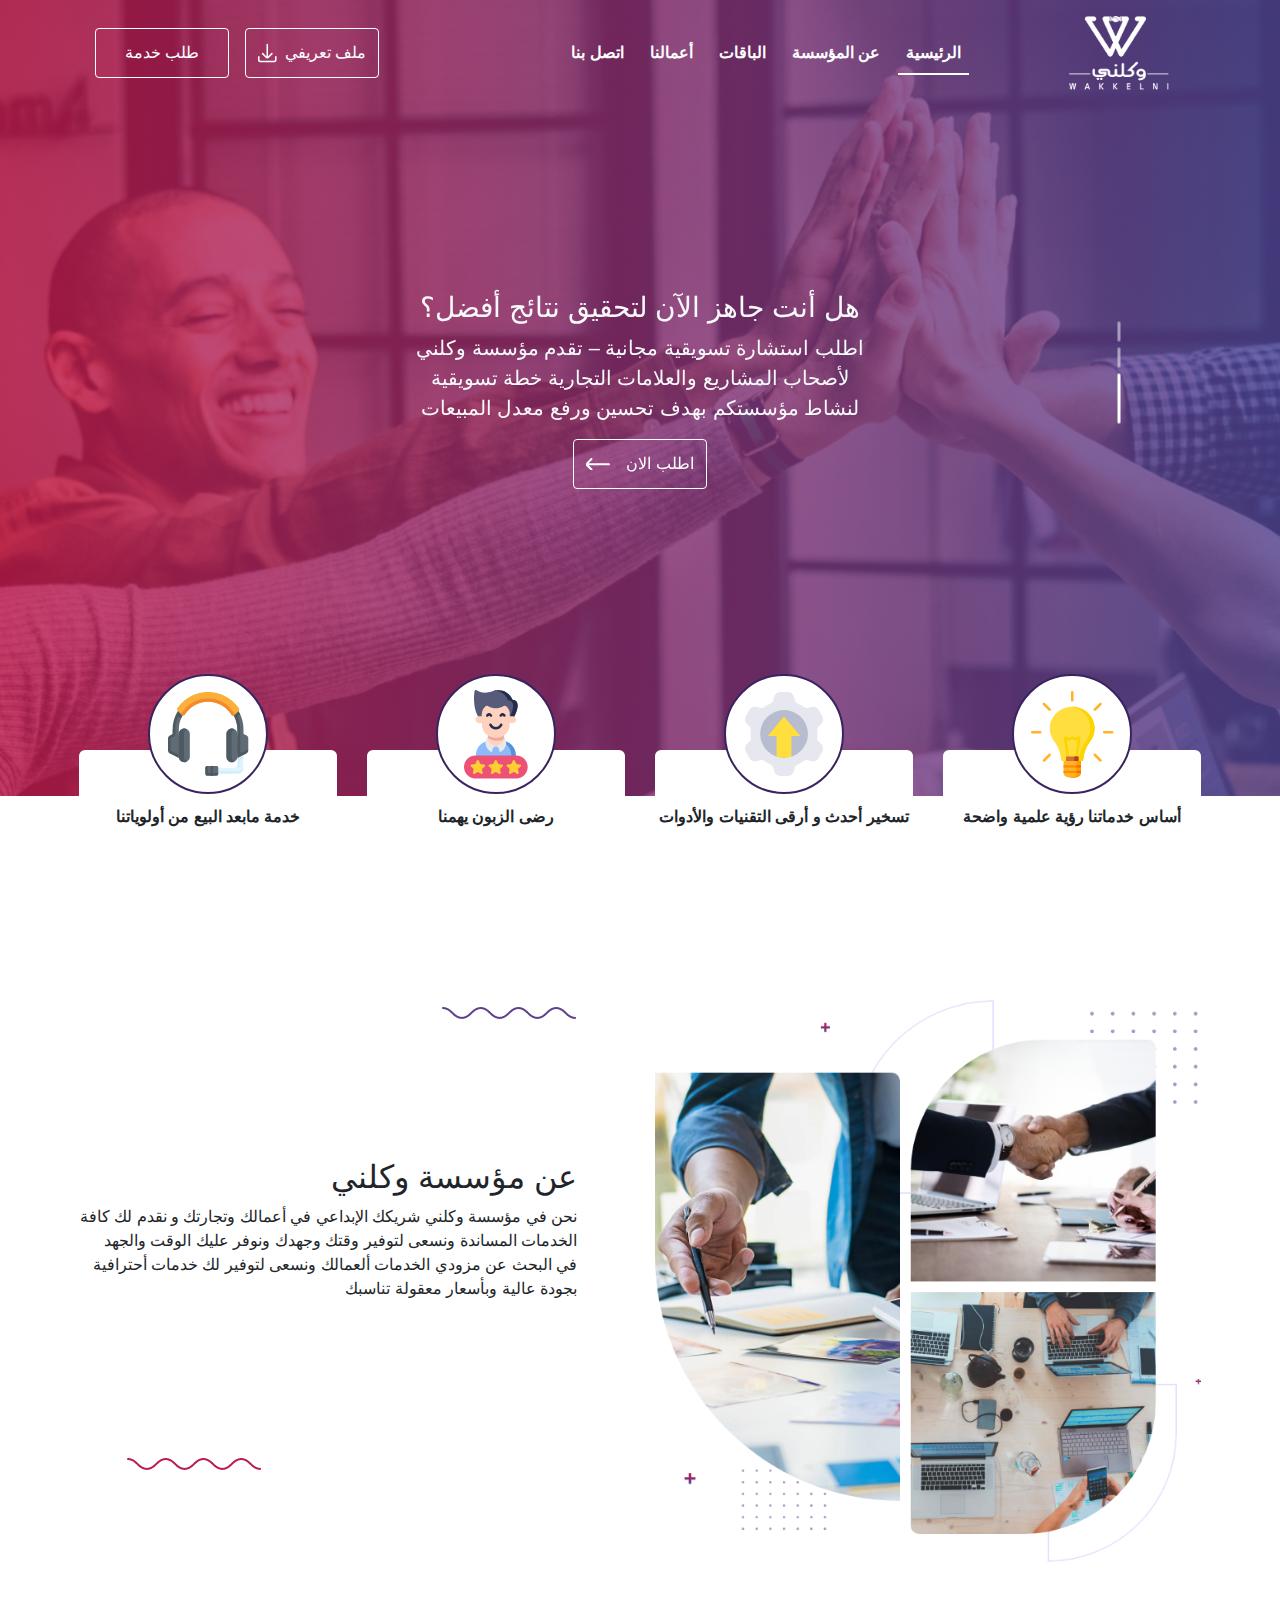
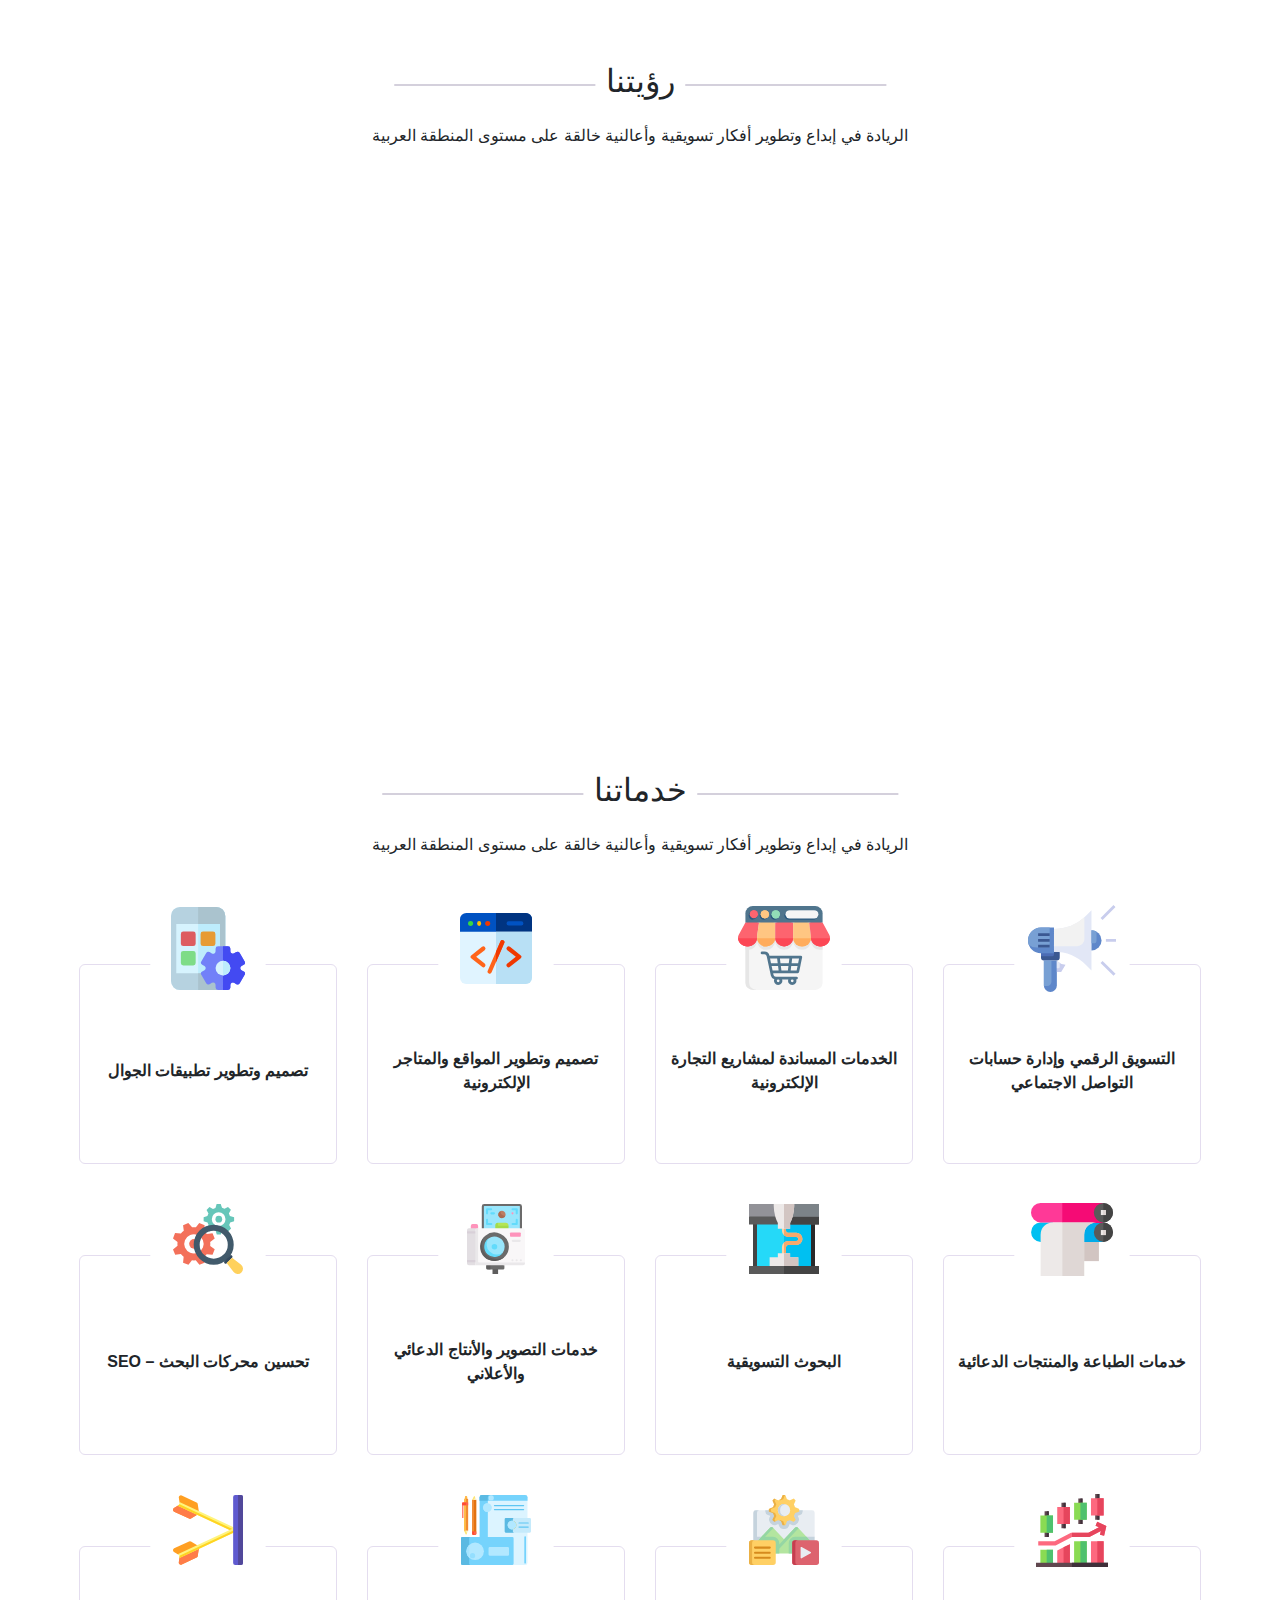
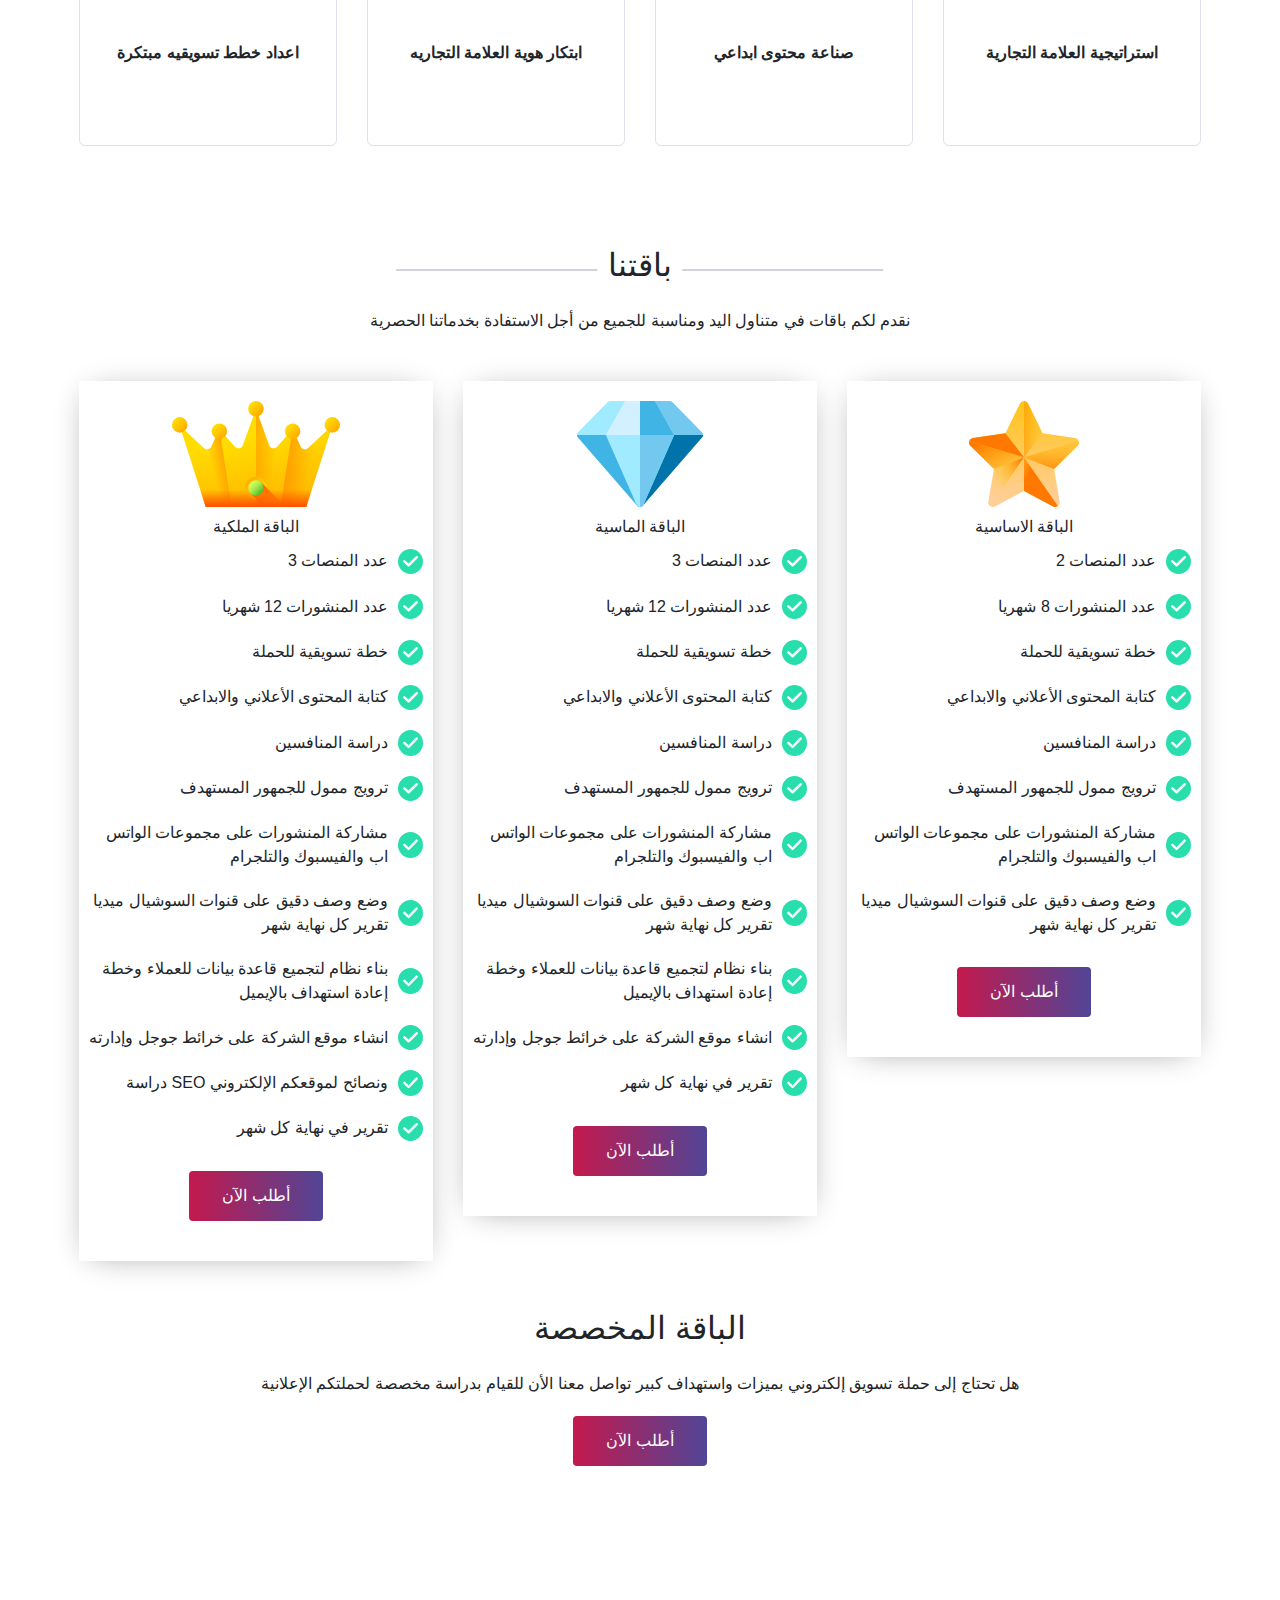
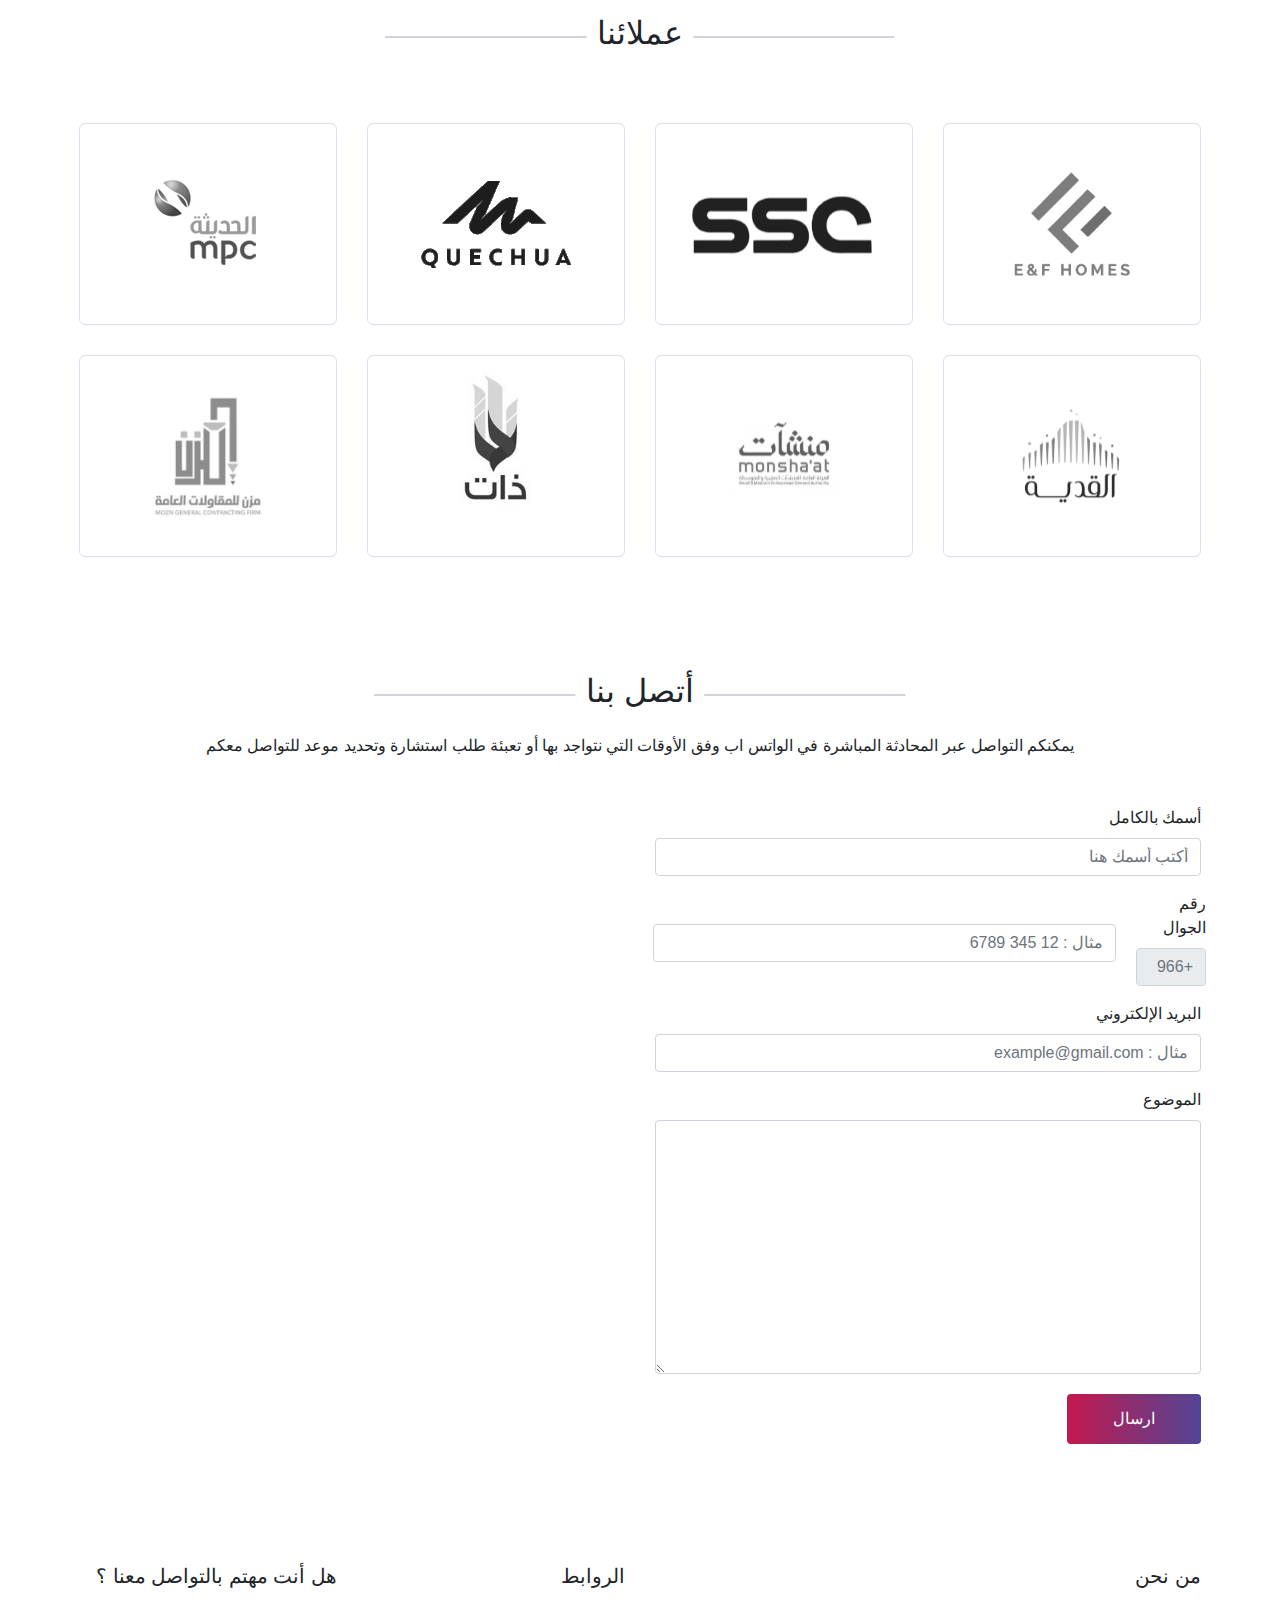
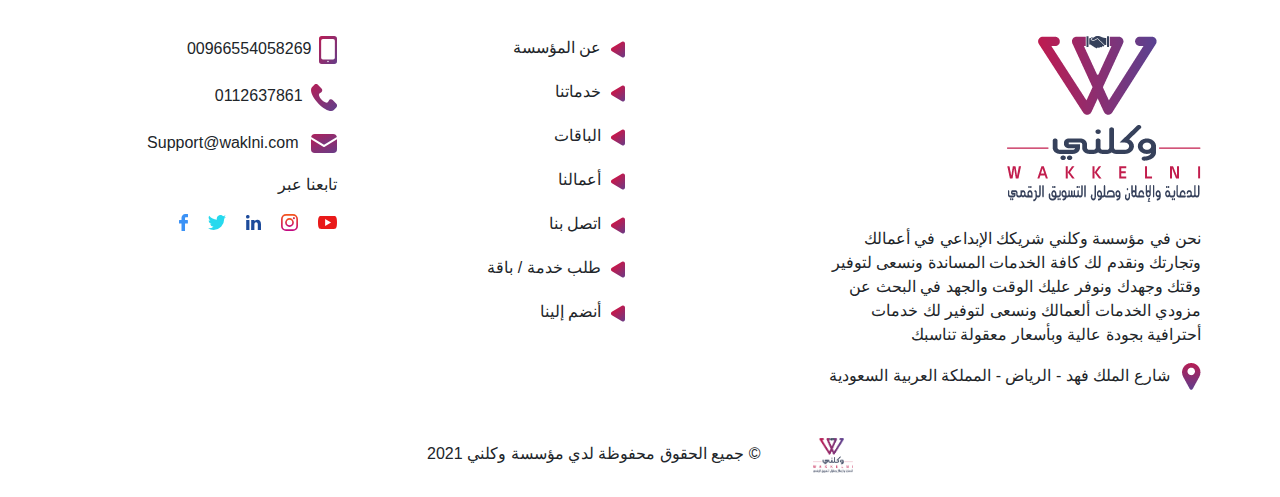
==== index.html @ 7049c31d "adding gallery" ====
<!DOCTYPE html>
<html lang="ar" dir="rtl">

    <head>
        <meta charset="UTF-8">
        <meta http-equiv="X-UA-Compatible" content="IE=edge">
        <meta name="viewport" content="width=device-width, initial-scale=1.0">
        <link rel="stylesheet" href="./css/bootstrap.min.css">
        <link rel="stylesheet" href="./css/main.css">
        <title>Document</title>
    </head>

    <body>

        <div class="modal fade text-center" id="modal" tabindex="-1" role="dialog"
            aria-labelledby="exampleModalCenterTitle" aria-hidden="true">
            <div class="modal-dialog modal-dialog-centered" role="document">
                <div class="modal-content" id="service-content">
                    <div class="container">
                        <form action="post">
                            <div class="wrapper">
                                <div class="modal-header">
                                    <button type="button " class="close service-content-close" data-dismiss="modal"
                                        aria-label="Close">
                                        <img src="./imgs/cross-x.svg" alt="cross">
                                    </button>
                                    <div class="heading">
                                        <div class="flexy-heading mb-3">
                                            <img src="./imgs/heading-line.png" alt="line">
                                            <h2>طلب خدمة</h2>
                                            <img src="./imgs/heading-line.png" alt="line">
                                        </div>
                                        <p>
                                            قم باختيار الخدمات التي تحتاجها وملئ البيانات المطلوبه وسيتم التواصل معك في
                                            أقرب
                                            وقت ممكن
                                        </p>
                                    </div>
                                </div>
                                <div class="modal-body">
                                    <div class="advantages w-100" class="btn btn-primary">
                                        <div class="row position-relative">
                                            <div class="col-md-3 col-6  item">
                                                <input type="checkbox" id="serve-1" name="serve-1" value="serve-1">
                                                <label for="serve-1" class="wrapper">
                                                    <div class="img">
                                                        <img src="./imgs/digi-marketing.svg" alt="idea">
                                                    </div>
                                                    <div class="text">
                                                        <p>التسويق الرقمي وإدارة حسابات
                                                            التواصل الاجتماعي</p>
                                                    </div>
                                                </label>
                                            </div>
                                            <div class="col-md-3 col-6 item">
                                                <input type="checkbox" id="serve-2" name="serve-2" value="serve-2">
                                                <label for="serve-2" class="wrapper">
                                                    <div class="img">
                                                        <img src="./imgs/online-shop.svg" alt="idea">
                                                    </div>
                                                    <div class="text">
                                                        <p>الخدمات المساندة لمشاريع
                                                            التجارة الإلكترونية</p>
                                                    </div>
                                                </label>
                                            </div>
                                            <div class="col-md-3 col-6 item">
                                                <input type="checkbox" id="serve-3" name="serve-3" value="serve-3">
                                                <label for="serve-3" class="wrapper">
                                                    <div class="img">
                                                        <img src="./imgs/web-development.svg" alt="idea">
                                                    </div>
                                                    <div class="text">
                                                        <p>تصميم وتطوير المواقع والمتاجر الإلكترونية</p>
                                                    </div>
                                                </label>
                                            </div>
                                            <div class="col-md-3 col-6 item">
                                                <input type="checkbox" id="serve-4" name="serve-4" value="serve-4">
                                                <label for="serve-4" class="wrapper">
                                                    <div class="img">
                                                        <img src="./imgs/app.svg" alt="idea">
                                                    </div>
                                                    <div class="text">
                                                        <p>تصميم وتطوير تطبيقات الجوال</p>
                                                    </div>
                                                </label>
                                            </div>
                                            <div class="col-md-3 col-6  item">
                                                <input type="checkbox" id="serve-5" name="serve-5" value="serve-5">
                                                <label for="serve-5" class="wrapper">
                                                    <div class="img">
                                                        <img src="./imgs/paper-roll.svg" alt="idea">
                                                    </div>
                                                    <div class="text">
                                                        <p>خدمات الطباعة والمنتجات الدعائية</p>
                                                    </div>
                                                </label>
                                            </div>
                                            <div class="col-md-3 col-6 item">
                                                <input type="checkbox" id="serve-6" name="serve-6" value="serve-6">
                                                <label for="serve-6" class="wrapper">
                                                    <div class="img">
                                                        <img src="./imgs/printing.svg" alt="idea">
                                                    </div>
                                                    <div class="text">
                                                        <p>البحوث التسويقية</p>
                                                    </div>
                                                </label>
                                            </div>
                                            <div class="col-md-3 col-6 item">
                                                <input type="checkbox" id="serve-7" name="serve-7" value="serve-7">
                                                <label for="serve-7" class="wrapper">
                                                    <div class="img">
                                                        <img src="./imgs/vlogger.svg" alt="idea">
                                                    </div>
                                                    <div class="text">
                                                        <p>خدمات التصوير والأنتاج الدعائي والأعلاني</p>
                                                    </div>
                                                </label>
                                            </div>
                                            <div class="col-md-3 col-6 item">
                                                <input type="checkbox" id="serve-8" name="serve-8" value="serve-8">
                                                <label for="serve-8" class="wrapper">
                                                    <div class="img">
                                                        <img src="./imgs/seo.svg" alt="idea">
                                                    </div>
                                                    <div class="text">
                                                        <p>تحسين محركات البحث – SEO</p>
                                                    </div>
                                                </label>
                                            </div>
                                            <div class="col-md-3 col-6  item">
                                                <input type="checkbox" id="serve-9" name="serve-9" value="serve-9">
                                                <label for="serve-9" class="wrapper">
                                                    <div class="img">
                                                        <img src="./imgs/stock-market.svg" alt="idea">
                                                    </div>
                                                    <div class="text">
                                                        <p>استراتيجية العلامة التجارية</p>
                                                    </div>
                                                </label>
                                            </div>
                                            <div class="col-md-3 col-6 item">
                                                <input type="checkbox" id="serve-10" name="serve-10" value="serve-10">
                                                <label for="serve-10" class="wrapper">
                                                    <div class="img">
                                                        <img src="./imgs/content-management.svg" alt="idea">
                                                    </div>
                                                    <div class="text">
                                                        <p>صناعة محتوى ابداعي</p>
                                                    </div>
                                                </label>
                                            </div>
                                            <div class="col-md-3 col-6 item">
                                                <input type="checkbox" id="serve-11" name="serve-11" value="serve-11">
                                                <label for="serve-11" class="wrapper">
                                                    <div class="img">
                                                        <img src="./imgs/branding.svg" alt="idea">
                                                    </div>
                                                    <div class="text">
                                                        <p>ابتكار هوية العلامة التجاريه</p>
                                                    </div>
                                                </label>
                                            </div>
                                            <div class="col-md-3 col-6 item">
                                                <input type="checkbox" id="serve-12" name="serve-12" value="serve-12">
                                                <label for="serve-12" class="wrapper">
                                                    <div class="img">
                                                        <img src="./imgs/target.svg" alt="idea">
                                                    </div>
                                                    <div class="text">
                                                        <p>اعداد خطط تسويقيه مبتكرة</p>
                                                    </div>
                                                </label>
                                            </div>
                                        </div>
                                    </div>
                                </div>
                                <div class="modal-footer">
                                    <span class="btn btn-primary base-button to-order-form">التالي</span>
                                </div>
                            </div>
                            <div class="order service-order text-right">
                                <div class="modal-header">
                                    <span class="close return position-absolute">
                                        <img src="./imgs/return.png" alt="cross">
                                    </span>
                                    <div class="heading">
                                        <div class="flexy-heading mb-3">
                                            <img src="./imgs/heading-line.png" alt="line">
                                            <h2>طلب خدمة</h2>
                                            <img src="./imgs/heading-line.png" alt="line">
                                        </div>
                                        <p>
                                            أملئ البيانات الخاصة بك وسيتم التواصل معك في أقرب وقت ممكن
                                        </p>
                                    </div>
                                </div>
                                <div class="modal-body">
                                    <div class="row">
                                        <div class="col-md-6 col-12">
                                            <div class="form-group">
                                                <label for="name">أسمك بالكامل</label>
                                                <input type="text" class="form-control name" id="name"
                                                    placeholder="أكتب أسمك هنا">
                                            </div>
                                            <div class="form-row">
                                                <div class="form-group  phone-form">
                                                    <label for="phoneCode">رقم الجوال</label>
                                                    <input type="text" readonly class="form-control " id="phoneCode"
                                                        placeholder="+966">
                                                </div>
                                                <div class="form-group number-form">
                                                    <label for="phoneNom" class="invisible">phone</label>
                                                    <input maxlength="9" type="text" class="form-control phone-nom"
                                                        id="phoneNom" placeholder="مثال : 12 345 6789">
                                                </div>
                                            </div>
                                        </div>

                                        <div class="col-md-6 col-12">
                                            <div class="form-group">
                                                <label for="company-name">اسم الشركة أو المؤسسة</label>
                                                <input type="text" class="form-control company-name" id="company-name"
                                                    placeholder="أكتب الاسم هنا">
                                            </div>
                                            <div class="form-group">
                                                <label for="email">البريد الإلكتروني</label>
                                                <input type="email" class="form-control email" id="email"
                                                    placeholder="مثال : example@gmail.com">
                                            </div>
                                        </div>
                                    </div>
                                </div>
                                <div class="modal-footer">
                                    <button type="submit" class="btn btn-primary bottom-button base-button"
                                        data-target=".service-order">أطلب
                                        الآن</button>
                                </div>
                            </div>
                        </form>
                    </div>
                </div>
                <div class="modal-content" id="package-content">
                    <div class="container">
                        <form action="post">
                            <div class="wrapper">
                                <div class="modal-header">
                                    <button type="button" class="close package-content-close" data-dismiss="modal"
                                        aria-label="Close">
                                        <img src="./imgs/cross-x.svg" alt="cross">
                                    </button>
                                    <div class="heading">
                                        <div class="flexy-heading mb-3">
                                            <img src="./imgs/heading-line.png" alt="line">
                                            <h2>طلب باقة</h2>
                                            <img src="./imgs/heading-line.png" alt="line">
                                        </div>
                                        <p>
                                            قم بتحديد الباقة التي تناسبك
                                        </p>
                                    </div>
                                </div>
                                <div class="modal-body">
                                    <div class="advantages w-100" class="btn btn-primary">
                                        <div class="row position-relative">
                                            <div class="col-md-3 col-6  item">
                                                <input type="checkbox" id="favourites" name="favourites"
                                                    value="favourites">
                                                <label for="favourites" class="wrapper">
                                                    <div class="img">
                                                        <img src="./imgs/favourites.svg" alt="favourites">
                                                    </div>
                                                    <div class="text">
                                                        <p>الباقة الأساسية</p>
                                                    </div>
                                                </label>
                                            </div>
                                            <div class="col-md-3 col-6 item">
                                                <input type="checkbox" id="diamond" name="diamond" value="diamond">
                                                <label for="diamond" class="wrapper">
                                                    <div class="img">
                                                        <img src="./imgs/diamond.svg" alt="idea">
                                                    </div>
                                                    <div class="text">
                                                        <p>الباقة الماسية</p>
                                                    </div>
                                                </label>
                                            </div>
                                            <div class="col-md-3 col-6 item">
                                                <input type="checkbox" id="crown" name="crown" value="crown">
                                                <label for="crown" class="wrapper">
                                                    <div class="img">
                                                        <img src="./imgs/crown.svg" alt="crown">
                                                    </div>
                                                    <div class="text">
                                                        <p>الباقة الملكية</p>
                                                    </div>
                                                </label>
                                            </div>
                                            <div class="col-md-3 col-6 item">
                                                <input type="checkbox" id="edited" name="edited" value="edited">
                                                <label for="edited" class="wrapper">
                                                    <div class="img">
                                                        <img src="./imgs/megaphone.svg" alt="megaphone">
                                                    </div>
                                                    <div class="text">
                                                        <p>باقة مخصصة</p>
                                                    </div>
                                                </label>
                                            </div>
                                        </div>
                                    </div>
                                </div>
                                <div class="modal-footer">
                                    <span class="btn btn-primary base-button bottom-button to-order-form">التالي</span>
                                </div>
                            </div>
                            <div class="order package-order text-right">
                                <div class="modal-header">
                                    <span class="close return position-absolute">
                                        <img src="./imgs/return.png" alt="cross">
                                    </span>
                                    <div class="heading">
                                        <div class="flexy-heading mb-3">
                                            <img src="./imgs/heading-line.png" alt="line">
                                            <h2>طلب باقة</h2>
                                            <img src="./imgs/heading-line.png" alt="line">
                                        </div>
                                        <p>
                                            أملئ البيانات الخاصة بك وسيتم التواصل معك في أقرب وقت ممكن
                                        </p>
                                    </div>
                                </div>
                                <div class="modal-body">
                                    <div class="row">
                                        <div class="col-md-6 col-12">
                                            <div class="form-group">
                                                <label for="name">أسمك بالكامل</label>
                                                <input type="text" class="form-control name" id="name"
                                                    placeholder="أكتب أسمك هنا">
                                            </div>
                                            <div class="form-row">
                                                <div class="form-group  phone-form">
                                                    <label for="phoneCode">رقم الجوال</label>
                                                    <input type="text" readonly class="form-control " id="phoneCode"
                                                        placeholder="+966">
                                                </div>
                                                <div class="form-group number-form">
                                                    <label for="phoneNom" class="invisible">phone</label>
                                                    <input maxlength="9" type="text" class="form-control phone-nom"
                                                        id="phoneNom" placeholder="مثال : 12 345 6789">
                                                </div>
                                            </div>
                                        </div>

                                        <div class="col-md-6 col-12">
                                            <div class="form-group">
                                                <label for="company-name">اسم الشركة أو المؤسسة</label>
                                                <input type="text" class="form-control" id="company-name"
                                                    placeholder="أكتب الاسم هنا">
                                            </div>
                                            <div class="form-group">
                                                <label for="email">البريد الإلكتروني</label>
                                                <input type="email" class="form-control email" id="email"
                                                    placeholder="مثال : example@gmail.com">
                                            </div>
                                        </div>
                                    </div>
                                </div>
                                <div class="modal-footer">
                                    <button type="submit" class="btn btn-primary bottom-button base-button"
                                        data-target=".package-order">أطلب
                                        الآن</button>
                                </div>
                            </div>
                        </form>
                    </div>
                </div>
            </div>
        </div>

        <header>
            <div class="overlay"></div>
            <div class="white-line"></div>
            <div class="container d-flex flex-wrap  align-content-between h-100">
                <nav class="navbar navbar-expand-lg navbar-dark reverse w-100 ">
                    <a class="navbar-brand" href="#"><img src="./imgs/logo.png" alt="logo"></a>
                    <button class="navbar-toggler" type="button" data-toggle="collapse" data-target="#navbarNav"
                        aria-controls="navbarNav" aria-expanded="false" aria-label="Toggle navigation">
                        <span class="navbar-toggler-icon"></span>
                    </button>
                    <div class="collapse navbar-collapse" id="navbarNav">
                        <ul class="navbar-nav">
                            <li class="nav-item active">
                                <a class="nav-link" href="#">الرئيسية</a>
                            </li>
                            <li class="nav-item">
                                <a class="nav-link" href="#">عن المؤسسة</a>
                            </li>
                            <li class="nav-item">
                                <a class="nav-link" href="#">الباقات</a>
                            </li>
                            <li class="nav-item">
                                <a class="nav-link " href="./gallery.html">أعمالنا</a>
                            </li>
                            <li class="nav-item">
                                <a class="nav-link " href="#">اتصل بنا</a>
                            </li>
                        </ul>
                        <form class="form-inline mr-auto float-left">
                            <button class="btn btn-outline-light base-button" type="submit">
                                ملف تعريفي
                                <svg class="mr-2" id="fi-rr-download" xmlns="http://www.w3.org/2000/svg" width="24"
                                    height="24" viewBox="0 0 24 24">
                                    <path id="Path_784" data-name="Path 784"
                                        d="M23,16h0a1,1,0,0,0-1,1v4a1,1,0,0,1-1,1H3a1,1,0,0,1-1-1V17a1,1,0,0,0-1-1H1a1,1,0,0,0-1,1v4a3,3,0,0,0,3,3H21a3,3,0,0,0,3-3V17A1,1,0,0,0,23,16Z"
                                        fill="#fff" />
                                    <path id="Path_785" data-name="Path 785"
                                        d="M5.293,13.538l4.586,4.587a3.007,3.007,0,0,0,4.242,0l4.586-4.586a1,1,0,1,0-1.414-1.414L13,16.416V1a1,1,0,0,0-2,0V16.417L6.707,12.124a1,1,0,1,0-1.414,1.414Z"
                                        fill="#fff" />
                                </svg>

                            </button>
                            <button class="btn btn-outline-light mr-3 base-button" type="submit">طلب خدمة</button>
                        </form>
                    </div>
                </nav>
                <div class="demo text-center text-light w-100">
                    <div id="carouselExampleFade" class="h-100 carousel slide carousel-fade" data-ride="carousel">
                        <div class="carousel-inner h-100">
                            <div class="carousel-item h-100 active">
                                <div class=" row h-100 justify-content-center align-items-center">
                                    <div class="col-md-5 col-sm-9 col-12">
                                        <h3>هل أنت جاهز الآن لتحقيق نتائج أفضل؟</h3>
                                        <p class="lead">
                                            اطلب استشارة تسويقية مجانية – تقدم مؤسسة وكلني لأصحاب المشاريع والعلامات
                                            التجارية
                                            خطة تسويقية لنشاط مؤسستكم بهدف تحسين ورفع معدل المبيعات
                                        </p>
                                        <button class="btn btn-outline-light base-button m-auto">
                                            اطلب الان
                                            <svg class="mr-3" xmlns="http://www.w3.org/2000/svg" width="24"
                                                height="12.586" viewBox="0 0 24 12.586">
                                                <path id="fi-rr-arrow-left"
                                                    d="M.876,14.088l3.879,3.879a1,1,0,0,0,1.414,0h0a1,1,0,0,0,0-1.414L2.614,13H23a1,1,0,0,0,1-1h0a1,1,0,0,0-1-1H2.553L6.169,7.381a1,1,0,0,0,0-1.414h0a1,1,0,0,0-1.414,0L.875,9.846a3.007,3.007,0,0,0,0,4.242Z"
                                                    transform="translate(0 -5.674)" fill="#fff" />
                                            </svg>
                                        </button>
                                    </div>
                                </div>
                            </div>
                            <div class="carousel-item h-100">
                                <div class="h-100 row justify-content-center align-items-center">
                                    <div class="col-md-5 col-sm-9 col-12">
                                        <h3>هل أنت جاهز الآن لتحقيق نتائج أفضل؟</h3>
                                        <p class="lead">
                                            اطلب استشارة تسويقية مجانية – تقدم مؤسسة وكلني لأصحاب المشاريع والعلامات
                                            التجارية
                                            خطة تسويقية لنشاط مؤسستكم بهدف تحسين ورفع معدل المبيعات
                                        </p>
                                        <button class="btn btn-outline-light base-button m-auto">
                                            اطلب الان
                                            <svg class="mr-3" xmlns="http://www.w3.org/2000/svg" width="24"
                                                height="12.586" viewBox="0 0 24 12.586">
                                                <path id="fi-rr-arrow-left"
                                                    d="M.876,14.088l3.879,3.879a1,1,0,0,0,1.414,0h0a1,1,0,0,0,0-1.414L2.614,13H23a1,1,0,0,0,1-1h0a1,1,0,0,0-1-1H2.553L6.169,7.381a1,1,0,0,0,0-1.414h0a1,1,0,0,0-1.414,0L.875,9.846a3.007,3.007,0,0,0,0,4.242Z"
                                                    transform="translate(0 -5.674)" fill="#fff" />
                                            </svg>
                                        </button>
                                    </div>
                                </div>
                            </div>
                            <div class="carousel-item h-100">
                                <div class="h-100 row justify-content-center align-items-center">
                                    <div class="col-md-5 col-sm-9 col-12">
                                        <h3>هل أنت جاهز الآن لتحقيق نتائج أفضل؟</h3>
                                        <p class="lead">
                                            اطلب استشارة تسويقية مجانية – تقدم مؤسسة وكلني لأصحاب المشاريع والعلامات
                                            التجارية
                                            خطة تسويقية لنشاط مؤسستكم بهدف تحسين ورفع معدل المبيعات
                                        </p>
                                        <button class="btn btn-outline-light base-button m-auto">
                                            اطلب الان
                                            <svg class="mr-3" xmlns="http://www.w3.org/2000/svg" width="24"
                                                height="12.586" viewBox="0 0 24 12.586">
                                                <path id="fi-rr-arrow-left"
                                                    d="M.876,14.088l3.879,3.879a1,1,0,0,0,1.414,0h0a1,1,0,0,0,0-1.414L2.614,13H23a1,1,0,0,0,1-1h0a1,1,0,0,0-1-1H2.553L6.169,7.381a1,1,0,0,0,0-1.414h0a1,1,0,0,0-1.414,0L.875,9.846a3.007,3.007,0,0,0,0,4.242Z"
                                                    transform="translate(0 -5.674)" fill="#fff" />
                                            </svg>
                                        </button>
                                    </div>
                                </div>
                            </div>
                        </div>
                        <ol class="carousel-indicators p-0">
                            <li data-target="#carouselExampleFade" data-slide-to="0" class="active"></li>
                            <li data-target="#carouselExampleFade" data-slide-to="1"></li>
                            <li data-target="#carouselExampleFade" data-slide-to="2"></li>
                        </ol>
                    </div>
                </div>
                <div class="advantages w-100">
                    <div class="row position-relative">
                        <div class="col-md-3 col-6  item mb-4 mb-md-0">
                            <div class="img">
                                <img src="./imgs/idea.png" alt="idea">
                            </div>
                            <div class="wrapper">
                                <div class="text">
                                    <p>أساس خدماتنا رؤية علمية واضحة</p>
                                </div>
                            </div>
                        </div>
                        <div class="col-md-3 col-6 item">
                            <div class="img">
                                <img src="./imgs/improvement.png" alt="idea">
                            </div>
                            <div class="wrapper">
                                <div class="text">
                                    <p>تسخير أحدث و أرقى التقنيات والأدوات</p>
                                </div>
                            </div>
                        </div>
                        <div class="col-md-3 col-6 item">
                            <div class="img">
                                <img src="./imgs/person.png" alt="idea">
                            </div>
                            <div class="wrapper">
                                <div class="text">
                                    <p>رضى الزبون يهمنا</p>
                                </div>
                            </div>
                        </div>
                        <div class="col-md-3 col-6 item">
                            <div class="img">
                                <img src="./imgs/24-hours-support.png" alt="idea">
                            </div>
                            <div class="wrapper">
                                <div class="text">
                                    <p>خدمة مابعد البيع من أولوياتنا</p>
                                </div>
                            </div>
                        </div>
                    </div>
                </div>
            </div>
        </header>

        <section class="about-us-section">
            <div class="container">
                <div class="row justify-content-between">
                    <div class="col-md-6 col-12">
                        <div class="img">
                            <img src="./imgs/about-img.png" alt="about" class="img-fluid">
                        </div>
                    </div>
                    <div class="col-md-6 col-12">
                        <div class="wrapper h-100 pr-5">
                            <div class="img text-right mb-5">
                                <img src="./imgs/top-zegzag.png" alt="img">
                            </div>
                            <div class="text text-right">
                                <h2>عن مؤسسة وكلني</h2>
                                <p>نحن في مؤسسة وكلني شريكك الإبداعي في أعمالك وتجارتك و نقدم لك كافة الخدمات
                                    المساندة ونسعى لتوفير وقتك وجهدك ونوفر عليك الوقت والجهد في البحث عن مزودي
                                    الخدمات ألعمالك ونسعى لتوفير لك خدمات أحترافية بجودة عالية وبأسعار معقولة تناسبك</p>
                            </div>
                            <div class="img text-left ml-5 mt-5">
                                <img src="./imgs/bottom-zegzag.png" alt="img">
                            </div>
                        </div>
                    </div>
                </div>
            </div>
        </section>

        <section class="our-vision text-center">
            <div class="container">
                <div class="heading">
                    <div class="flexy-heading mb-3">
                        <img src="./imgs/heading-line.png" alt="line">
                        <h2>رؤيتنا</h2>
                        <img src="./imgs/heading-line.png" alt="line">
                    </div>
                    <p>
                        الريادة في إبداع وتطوير أفكار تسويقية وأعالنية خالقة على مستوى المنطقة العربية
                    </p>
                </div>
            </div>
            <div class="video">
                <iframe width="560" height="315" src="https://www.youtube.com/embed/oyQsCIp_ZRs"
                    title="YouTube video player" frameborder="0"
                    allow="accelerometer; autoplay; clipboard-write; encrypted-media; gyroscope; picture-in-picture"
                    allowfullscreen></iframe>
            </div>
        </section>

        <section class="services text-center">
            <div class="container">
                <div class="heading">
                    <div class="flexy-heading mb-3">
                        <img src="./imgs/heading-line.png" alt="line">
                        <h2>خدماتنا</h2>
                        <img src="./imgs/heading-line.png" alt="line">
                    </div>
                    <p>
                        الريادة في إبداع وتطوير أفكار تسويقية وأعالنية خالقة على مستوى المنطقة العربية </p>
                </div>
                <div class="advantages home-advantages w-100" type="button" class="btn btn-primary" data-toggle="modal"
                    data-target="#modal">
                    <div class="row position-relative">
                        <div class="col-md-3 col-6  item">
                            <div class="img">
                                <img src="./imgs/digi-marketing.svg" alt="idea">
                            </div>
                            <div class="wrapper">
                                <div class="text">
                                    <p>التسويق الرقمي وإدارة حسابات
                                        التواصل الاجتماعي</p>
                                </div>
                            </div>
                        </div>
                        <div class="col-md-3 col-6 item">
                            <div class="img">
                                <img src="./imgs/online-shop.svg" alt="idea">
                            </div>
                            <div class="wrapper">
                                <div class="text">
                                    <p>الخدمات المساندة لمشاريع
                                        التجارة الإلكترونية</p>
                                </div>
                            </div>
                        </div>
                        <div class="col-md-3 col-6 item">
                            <div class="img">
                                <img src="./imgs/web-development.svg" alt="idea">
                            </div>
                            <div class="wrapper">
                                <div class="text">
                                    <p>تصميم وتطوير المواقع والمتاجر الإلكترونية</p>
                                </div>
                            </div>
                        </div>
                        <div class="col-md-3 col-6 item">
                            <div class="img">
                                <img src="./imgs/app.svg" alt="idea">
                            </div>
                            <div class="wrapper">
                                <div class="text">
                                    <p>تصميم وتطوير تطبيقات الجوال</p>
                                </div>
                            </div>
                        </div>
                        <div class="col-md-3 col-6  item">
                            <div class="img">
                                <img src="./imgs/paper-roll.svg" alt="idea">
                            </div>
                            <div class="wrapper">
                                <div class="text">
                                    <p>خدمات الطباعة والمنتجات الدعائية</p>
                                </div>
                            </div>
                        </div>
                        <div class="col-md-3 col-6 item">
                            <div class="img">
                                <img src="./imgs/printing.svg" alt="idea">
                            </div>
                            <div class="wrapper">
                                <div class="text">
                                    <p>البحوث التسويقية</p>
                                </div>
                            </div>
                        </div>
                        <div class="col-md-3 col-6 item">
                            <div class="img">
                                <img src="./imgs/vlogger.svg" alt="idea">
                            </div>
                            <div class="wrapper">
                                <div class="text">
                                    <p>خدمات التصوير والأنتاج الدعائي والأعلاني</p>
                                </div>
                            </div>
                        </div>
                        <div class="col-md-3 col-6 item">
                            <div class="img">
                                <img src="./imgs/seo.svg" alt="idea">
                            </div>
                            <div class="wrapper">
                                <div class="text">
                                    <p>تحسين محركات البحث – SEO</p>
                                </div>
                            </div>
                        </div>
                        <div class="col-md-3 col-6  item">
                            <div class="img">
                                <img src="./imgs/stock-market.svg" alt="idea">
                            </div>
                            <div class="wrapper">
                                <div class="text">
                                    <p>استراتيجية العلامة التجارية</p>
                                </div>
                            </div>
                        </div>
                        <div class="col-md-3 col-6 item">
                            <div class="img">
                                <img src="./imgs/content-management.svg" alt="idea">
                            </div>
                            <div class="wrapper">
                                <div class="text">
                                    <p>صناعة محتوى ابداعي</p>
                                </div>
                            </div>
                        </div>
                        <div class="col-md-3 col-6 item">
                            <div class="img">
                                <img src="./imgs/branding.svg" alt="idea">
                            </div>
                            <div class="wrapper">
                                <div class="text">
                                    <p>ابتكار هوية العلامة التجاريه</p>
                                </div>
                            </div>
                        </div>
                        <div class="col-md-3 col-6 item">
                            <div class="img">
                                <img src="./imgs/target.svg" alt="idea">
                            </div>
                            <div class="wrapper">
                                <div class="text">
                                    <p>اعداد خطط تسويقيه مبتكرة</p>
                                </div>
                            </div>
                        </div>
                    </div>
                </div>
            </div>
        </section>

        <section class="packages">
            <div class="container">
                <div class="heading text-center mb-5">
                    <div class="flexy-heading mb-3">
                        <img src="./imgs/heading-line.png" alt="line">
                        <h2>باقتنا</h2>
                        <img src="./imgs/heading-line.png" alt="line">
                    </div>
                    <p>
                        نقدم لكم باقات في متناول اليد ومناسبة للجميع من أجل الاستفادة بخدماتنا الحصرية </p>
                </div>
                <div class="row">
                    <div class="col-md-3 d-lg-none"></div>
                    <div class="col-lg-4 col-md-6 col-12 mb-lg-0 mb-5">
                        <div class="wrapper">
                            <div class="package-name text-center">
                                <div class="img">
                                    <img src="./imgs/favourites.svg" alt="favourite">
                                </div>
                                <span class="mt-2 d-inline-block">
                                    الباقة الاساسية
                                </span>
                            </div>
                            <div class="package-serve">
                                <div class="serve">
                                    <div class="img">
                                        <img src="./imgs/checked.svg" alt="checked">
                                    </div>
                                    <span>عدد المنصات 2</span>
                                </div>
                                <div class="serve">
                                    <div class="img">
                                        <img src="./imgs/checked.svg" alt="checked">
                                    </div>
                                    <span>عدد المنشورات 8 شھریا</span>
                                </div>
                                <div class="serve">
                                    <div class="img">
                                        <img src="./imgs/checked.svg" alt="checked">
                                    </div>
                                    <span>خطة تسویقیة للحملة</span>
                                </div>
                                <div class="serve">
                                    <div class="img">
                                        <img src="./imgs/checked.svg" alt="checked">
                                    </div>
                                    <span>كتابة المحتوى الأعلاني والابداعي</span>
                                </div>
                                <div class="serve">
                                    <div class="img">
                                        <img src="./imgs/checked.svg" alt="checked">
                                    </div>
                                    <span>دراسة المنافسین</span>
                                </div>
                                <div class="serve">
                                    <div class="img">
                                        <img src="./imgs/checked.svg" alt="checked">
                                    </div>
                                    <span>ترویج ممول للجمھور المستھدف</span>
                                </div>
                                <div class="serve">
                                    <div class="img">
                                        <img src="./imgs/checked.svg" alt="checked">
                                    </div>
                                    <span>مشاركة المنشورات على مجموعات الواتس اب والفیسبوك
                                        والتلجرام</span>
                                </div>
                                <div class="serve">
                                    <div class="img">
                                        <img src="./imgs/checked.svg" alt="checked">
                                    </div>
                                    <span>وضع وصف دقیق على قنوات السوشیال میدیا تقریر كل
                                        نھایة شھر</span>
                                </div>
                            </div>
                            <div class="ask-serve">
                                <form action="POST">
                                    <button class="btn base-button" type="button" class="btn btn-primary"
                                        data-toggle="modal" data-target="#modal">
                                        أطلب الآن
                                    </button>
                                </form>
                            </div>
                        </div>
                    </div>
                    <div class="col-md-3 d-lg-none"></div>
                    <div class="col-lg-4 col-md-6 col-12 mb-md-0 mb-5">
                        <div class="wrapper">
                            <div class="package-name text-center">
                                <div class="img">
                                    <img src="./imgs/diamond.svg" alt="favourite">
                                </div>
                                <span class="mt-2 d-inline-block">
                                    الباقة الماسية
                                </span>
                            </div>
                            <div class="package-serve">
                                <div class="serve">
                                    <div class="img">
                                        <img src="./imgs/checked.svg" alt="checked">
                                    </div>
                                    <span>عدد المنصات 3</span>
                                </div>
                                <div class="serve">
                                    <div class="img">
                                        <img src="./imgs/checked.svg" alt="checked">
                                    </div>
                                    <span>عدد المنشورات 12 شھریا</span>
                                </div>
                                <div class="serve">
                                    <div class="img">
                                        <img src="./imgs/checked.svg" alt="checked">
                                    </div>
                                    <span>خطة تسویقیة للحملة</span>
                                </div>
                                <div class="serve">
                                    <div class="img">
                                        <img src="./imgs/checked.svg" alt="checked">
                                    </div>
                                    <span>كتابة المحتوى الأعلاني والابداعي</span>
                                </div>
                                <div class="serve">
                                    <div class="img">
                                        <img src="./imgs/checked.svg" alt="checked">
                                    </div>
                                    <span>دراسة المنافسین</span>
                                </div>
                                <div class="serve">
                                    <div class="img">
                                        <img src="./imgs/checked.svg" alt="checked">
                                    </div>
                                    <span>ترویج ممول للجمھور المستھدف</span>
                                </div>
                                <div class="serve">
                                    <div class="img">
                                        <img src="./imgs/checked.svg" alt="checked">
                                    </div>
                                    <span>مشاركة المنشورات على مجموعات الواتس اب والفیسبوك
                                        والتلجرام</span>
                                </div>
                                <div class="serve">
                                    <div class="img">
                                        <img src="./imgs/checked.svg" alt="checked">
                                    </div>
                                    <span>وضع وصف دقیق على قنوات السوشیال میدیا تقریر كل
                                        نھایة شھر</span>
                                </div>
                                <div class="serve">
                                    <div class="img">
                                        <img src="./imgs/checked.svg" alt="checked">
                                    </div>
                                    <span>بناء نظام لتجمیع قاعدة بیانات للعملاء وخطة إعادة
                                        استھداف بالإیمیل</span>
                                </div>
                                <div class="serve">
                                    <div class="img">
                                        <img src="./imgs/checked.svg" alt="checked">
                                    </div>
                                    <span>انشاء موقع الشركة على خرائط جوجل وإدارته</span>
                                </div>
                                <div class="serve">
                                    <div class="img">
                                        <img src="./imgs/checked.svg" alt="checked">
                                    </div>
                                    <span>تقریر في نھایة كل شھر</span>
                                </div>
                            </div>
                            <div class="ask-serve">
                                <form action="POST">
                                    <button class="btn base-button" type="button" class="btn btn-primary"
                                        data-toggle="modal" data-target="#modal">
                                        أطلب الآن
                                    </button>
                                </form>
                            </div>
                        </div>
                    </div>
                    <div class="col-lg-4 col-md-6 col-12">
                        <div class="wrapper">
                            <div class="package-name text-center">
                                <div class="img">
                                    <img src="./imgs/crown.svg" alt="favourite">
                                </div>
                                <span class="mt-2 d-inline-block">
                                    الباقة الملكية
                                </span>
                            </div>
                            <div class="package-serve">
                                <div class="serve">
                                    <div class="img">
                                        <img src="./imgs/checked.svg" alt="checked">
                                    </div>
                                    <span>عدد المنصات 3</span>
                                </div>
                                <div class="serve">
                                    <div class="img">
                                        <img src="./imgs/checked.svg" alt="checked">
                                    </div>
                                    <span>عدد المنشورات 12 شھریا</span>
                                </div>
                                <div class="serve">
                                    <div class="img">
                                        <img src="./imgs/checked.svg" alt="checked">
                                    </div>
                                    <span>خطة تسویقیة للحملة</span>
                                </div>
                                <div class="serve">
                                    <div class="img">
                                        <img src="./imgs/checked.svg" alt="checked">
                                    </div>
                                    <span>كتابة المحتوى الأعلاني والابداعي</span>
                                </div>
                                <div class="serve">
                                    <div class="img">
                                        <img src="./imgs/checked.svg" alt="checked">
                                    </div>
                                    <span>دراسة المنافسین</span>
                                </div>
                                <div class="serve">
                                    <div class="img">
                                        <img src="./imgs/checked.svg" alt="checked">
                                    </div>
                                    <span>ترویج ممول للجمھور المستھدف</span>
                                </div>
                                <div class="serve">
                                    <div class="img">
                                        <img src="./imgs/checked.svg" alt="checked">
                                    </div>
                                    <span>مشاركة المنشورات على مجموعات الواتس اب والفیسبوك
                                        والتلجرام</span>
                                </div>
                                <div class="serve">
                                    <div class="img">
                                        <img src="./imgs/checked.svg" alt="checked">
                                    </div>
                                    <span>وضع وصف دقیق على قنوات السوشیال میدیا تقریر كل
                                        نھایة شھر</span>
                                </div>
                                <div class="serve">
                                    <div class="img">
                                        <img src="./imgs/checked.svg" alt="checked">
                                    </div>
                                    <span>بناء نظام لتجمیع قاعدة بیانات للعملاء وخطة إعادة
                                        استھداف بالإیمیل</span>
                                </div>
                                <div class="serve">
                                    <div class="img">
                                        <img src="./imgs/checked.svg" alt="checked">
                                    </div>
                                    <span>انشاء موقع الشركة على خرائط جوجل وإدارته</span>
                                </div>
                                <div class="serve">
                                    <div class="img">
                                        <img src="./imgs/checked.svg" alt="checked">
                                    </div>
                                    <span>ونصائح لموقعكم الإلكتروني SEO دراسة</span>
                                </div>
                                <div class="serve">
                                    <div class="img">
                                        <img src="./imgs/checked.svg" alt="checked">
                                    </div>
                                    <span>تقریر في نھایة كل شھر</span>
                                </div>
                            </div>
                            <div class="ask-serve">
                                <form action="POST">
                                    <button class="btn base-button" type="button" class="btn btn-primary"
                                        data-toggle="modal" data-target="#modal">
                                        أطلب الآن
                                    </button>
                                </form>
                            </div>
                        </div>
                    </div>
                </div>
                <div class="heading text-center mt-5 mb-5">
                    <div class="flexy-heading mb-3">
                        <h2>الباقة المخصصة</h2>
                    </div>
                    <p>
                        ھل تحتاج إلى حملة تسویق إلكتروني بمیزات واستھداف كبیر تواصل معنا الأن للقیام بدراسة مخصصة
                        لحملتكم الإعلانیة</p>
                    <div class="ask-serve">
                        <button class="btn base-button " type="button" class="btn btn-primary" data-toggle="modal"
                            data-target="#modal">
                            أطلب الآن
                        </button>
                    </div>
                </div>

            </div>
        </section>

        <section class="sponsors">
            <div class="heading text-center mb-5">
                <div class="flexy-heading mb-3">
                    <img src="./imgs/heading-line.png" alt="line">
                    <h2>عملائنا</h2>
                    <img src="./imgs/heading-line.png" alt="line">
                </div>
            </div>
            <div class="container">
                <div class="row">
                    <div class="col-lg-3 col-6">
                        <div class="wrapper">
                            <img src="./imgs/sponsor-1.svg" alt="sponsor">
                        </div>
                    </div>
                    <div class="col-lg-3 col-6">
                        <div class="wrapper">
                            <img src="./imgs/sponsor-2.svg" alt="sponsor">
                        </div>
                    </div>
                    <div class="col-lg-3 col-6">
                        <div class="wrapper">
                            <img src="./imgs/sponsor-3.svg" alt="sponsor">
                        </div>
                    </div>
                    <div class="col-lg-3 col-6">
                        <div class="wrapper">
                            <img src="./imgs/sponsor-4.svg" alt="sponsor">
                        </div>
                    </div>
                    <div class="col-lg-3 col-6">
                        <div class="wrapper">
                            <img src="./imgs/sponsor-5.svg" alt="sponsor">
                        </div>
                    </div>
                    <div class="col-lg-3 col-6">
                        <div class="wrapper">
                            <img src="./imgs/sponsor-6.svg" alt="sponsor">
                        </div>
                    </div>
                    <div class="col-lg-3 col-6">
                        <div class="wrapper">
                            <img src="./imgs/sponsor-7.svg" alt="sponsor">
                        </div>
                    </div>
                    <div class="col-lg-3 col-6">
                        <div class="wrapper">
                            <img src="./imgs/sponsor-8.svg" alt="sponsor">
                        </div>
                    </div>
                </div>
            </div>
        </section>

        <section class="contact-us">
            <div class="container">
                <div class="heading text-center mb-5">
                    <div class="flexy-heading mb-3">
                        <img src="./imgs/heading-line.png" alt="line">
                        <h2>أتصل بنا</h2>
                        <img src="./imgs/heading-line.png" alt="line">
                    </div>
                    <p>يمكنكم التواصل عبر المحادثة المباشرة في الواتس اب وفق الأوقات التي نتواجد بها أو تعبئة طلب
                        استشارة وتحديد موعد
                        للتواصل
                        معكم</p>
                </div>

                <div class="row">
                    <div class="col-lg-6 col-12 order-1 order-lg-0 mt-lg-0 mt-5">
                        <div class="form text-right">
                            <form>
                                <div class="form-group">
                                    <label for="name">أسمك بالكامل</label>
                                    <input type="text" class="form-control name" id="name" data-target="name"
                                        placeholder="أكتب أسمك هنا">
                                </div>
                                <div class="form-row">
                                    <div class="form-group  phone-form">
                                        <label for="phoneCode">رقم الجوال</label>
                                        <input type="text" readonly class="form-control phone" id="phoneCode"
                                            data-target="phone" placeholder="+966">
                                    </div>
                                    <div class="form-group number-form">
                                        <label for="phoneNom" class="invisible">phone</label>
                                        <input maxlength="9" type="text" class="form-control phone-nom" id="phoneNom"
                                            data-target="email" placeholder="مثال : 12 345 6789">
                                    </div>
                                </div>
                                <div class="form-group">
                                    <label for="email">البريد الإلكتروني</label>
                                    <input type="email" class="form-control email" id="email"
                                        placeholder="مثال : example@gmail.com">
                                </div>
                                <div class="form-group">
                                    <label for="topic">الموضوع</label>
                                    <textarea class="form-control" name="topic" id="topic" cols="30"
                                        rows="10"></textarea>
                                </div>
                                <div class="form-group">
                                    <input data-target=".main-contact" type="submit" class="base-button btn mx-0"
                                        value="ارسال">
                                </div>
                            </form>
                        </div>
                    </div>
                    <div class="col-lg-6 col-12 ">
                        <iframe class=" w-100"
                            src="https://www.google.com/maps/embed?pb=!1m18!1m12!1m3!1d54509.51618639983!2d31.433187127882988!3d31.363262790498172!2m3!1f0!2f0!3f0!3m2!1i1024!2i768!4f13.1!3m3!1m2!1s0x14f767107a1783ff%3A0xff3cf42b9cebe27a!2z2YXYt9i52YUg2LTZg9i02YjZgw!5e0!3m2!1sen!2seg!4v1630930963693!5m2!1sen!2seg"
                            style="border:0; border-radius: 6px;" allowfullscreen="" loading="lazy"></iframe>
                    </div>
                </div>
            </div>
        </section>

        <footer class=" text-right">
            <div class="container">
                <div class="row">
                    <div class="col-md-6 col-12 mb-5 mb-md-0 text-center text-md-right">
                        <div class="wrapper">
                            <h5 class="mb-5">من نحن</h5>
                            <div class="img mb-4">
                                <img src="./imgs/LogoWaklni.png" alt="logo">
                            </div>
                            <p class="paragraph">
                                نحن في مؤسسة وكلني شريكك الإبداعي في أعمالك
                                وتجارتك ونقدم لك كافة الخدمات المساندة ونسعى لتوفير
                                وقتك وجهدك ونوفر عليك الوقت والجهد في البحث عن
                                مزودي الخدمات ألعمالك ونسعى لتوفير لك خدمات أحترافية
                                بجودة عالية وبأسعار معقولة تناسبك
                            </p>
                            <div>
                                <img src="./imgs/pin.png" alt="pin">
                                <span class="mr-2 d-inline-block">
                                    شارع الملك فهد - الرياض - المملكة العربية السعودية
                                </span>
                            </div>
                        </div>
                    </div>
                    <div class="col-md-3 col-6">
                        <h5 class="mb-5">الروابط</h5>
                        <ul>
                            <li><img class="ml-2" src="./imgs/Polygon 2.svg" alt="polygn"><a href="#">عن المؤسسة</a>
                            </li>
                            <li><img class="ml-2" src="./imgs/Polygon 2.svg" alt="polygn"><a href="#">خدماتنا</a>
                            </li>
                            <li><img class="ml-2" src="./imgs/Polygon 2.svg" alt="polygn"><a href="#">الباقات</a>
                            </li>
                            <li><img class="ml-2" src="./imgs/Polygon 2.svg" alt="polygn"><a
                                    href="./gallery.html">أعمالنا</a>
                            </li>
                            <li><img class="ml-2" src="./imgs/Polygon 2.svg" alt="polygn"><a href="#">اتصل بنا</a>
                            </li>
                            <li><img class="ml-2" src="./imgs/Polygon 2.svg" alt="polygn"><a href="#">طلب خدمة /
                                    باقة</a>
                            </li>
                            <li><img class="ml-2" src="./imgs/Polygon 2.svg" alt="polygn"><a href="#">أنضم إلينا</a>
                            </li>
                        </ul>
                    </div>
                    <div class="col-md-3 col-6">
                        <h5 class="mb-5">هل أنت مهتم بالتواصل معنا ؟</h5>
                        <ul>
                            <li>
                                <img class="ml-2" src="./imgs/phone.svg" alt="phone"><span>00966554058269</span>
                            </li>
                            <li>
                                <img class="ml-2" src="./imgs/phone-call.svg" alt="phone-call"><span>0112637861</span>
                            </li>
                            <li>
                                <img class="ml-2" src="./imgs/email (1).svg" alt="email"> <a
                                    href="mailto:Support@waklni.com">Support@waklni.com</a>
                            </li>
                        </ul>
                        <h6 class="mb-3">تابعنا عبر</h6>
                        <ul class="social">
                            <li><a href="#"><img src="./imgs/youtube.svg" alt="youtube"></a></li>
                            <li><a href="#"><img src="./imgs/instagram (1).svg" alt="instagram (1)"></a></li>
                            <li><a href="#"><img src="./imgs/linkedin-logo.svg" alt="linkedin"></a></li>
                            <li><a href="#"><img src="./imgs/twitter-logo-silhouette.svg" alt="twitter"></a></li>
                            <li><a href="#"><img src="./imgs/facebook-logo.svg" alt="twitter"></a></li>
                        </ul>

                    </div>
                </div>
                <div class="copy-right mt-5 mb-4 text-center">
                    <a href="#"><img class="ml-5" src="./imgs/LogoWaklni.png" alt="logo"></a>
                    <span>
                        &copy; جميع الحقوق محفوظة لدي مؤسسة وكلني 2021
                    </span>
                </div>
            </div>
        </footer>
        <script src="./js/jQuery-3-4-1.min.js"></script>
        <script src="./js/bootstrap.min.js"></script>
        <script src="./js/main.js"></script>
        <script>
            $('.carousel').carousel({
                interval: false
            })

        </script>
    </body>

</html>
---- css/main.css ----
/*************
    body
*************/
.container,
body {
  position: relative;
}

/*************
    ul
*************/
ul {
  padding: 0;
  margin: 0;
  list-style: none;
}

/*************
    section
*************/
footer,
section {
  padding-top: 100px;
}

/*************
    a (link)
*************/
a {
  outline: none;
  color: inherit;
}
a:hover {
  text-decoration: none;
  color: inherit;
}

/*************
    Button
**************/
button {
  outline: none;
}
button:focus {
  outline: none;
  box-shadow: none;
}

.btn:active {
  background-image: linear-gradient(to right, #C3194D, #514596) !important;
}

.base-button {
  cursor: pointer;
  display: flex;
  justify-content: center;
  align-items: center;
  background: linear-gradient(to right, #C3194D, #514596);
  color: white;
  margin: 20px auto;
  width: 134px;
  height: 50px;
  border: none;
}
.base-button svg path {
  transition: all 0.5s ease;
}
.base-button:hover {
  color: #C3194D;
}
.base-button:hover svg path {
  fill: #C3194D;
}
@media (max-width: 767px) {
  .base-button {
    width: 130px;
  }
}

.bottom-button {
  position: absolute;
  bottom: 41px;
  left: 50%;
  transform: translateX(-50%);
}
@media (max-width: 575px) {
  .bottom-button {
    position: unset;
    transform: translateX(0%);
  }
}

.overlay {
  position: absolute;
  width: 100%;
  height: 100%;
  left: 0;
  top: 0;
  background: linear-gradient(to right, #C3194D, #514596);
  opacity: 0.8;
  z-index: 0;
}

@media (min-width: 576px) {
  .container {
    max-width: 100%;
  }
}
@media (min-width: 1200px) {
  .container {
    max-width: 90%;
  }
}

.heading .flexy-heading {
  display: flex;
  justify-content: center;
  align-items: center;
}
.heading .flexy-heading img:first-of-type {
  margin-left: 10px;
}
.heading .flexy-heading img:last-of-type {
  margin-right: 10px;
}
@media (max-width: 767px) {
  .heading img {
    width: 85px;
  }
  .heading h2 {
    font-size: 26px;
  }
}

header .advantages,
.services .advantages {
  cursor: pointer;
}
header .advantages .item .img,
.services .advantages .item .img {
  position: relative;
  display: flex;
  justify-content: center;
  align-items: center;
  text-align: center;
  border-radius: 50%;
  min-height: 120px;
  background: #fff;
  width: 120px;
  margin: auto;
  border: 2px solid #38245f;
  overflow: hidden;
  margin-bottom: -44px;
}
header .advantages .item .wrapper,
.services .advantages .item .wrapper {
  border-radius: 6px;
  min-height: 150px;
  transition: all 0.5s ease;
  background-color: #fff;
  text-align: center;
  display: flex;
  justify-content: center;
  align-items: center;
  width: 100%;
}
header .advantages .item .wrapper .text,
.services .advantages .item .wrapper .text {
  font-weight: bold;
  width: 100%;
}

.modal {
  padding: 0 !important;
  background-color: #040404;
}
.modal .modal-dialog {
  max-width: inherit;
  margin: 0;
  padding: 0;
  height: 100%;
}
.modal .modal-dialog .modal-content {
  height: 100%;
  background-color: #040404;
  position: absolute;
  color: white;
  border: none;
}
.modal .modal-dialog .modal-content#service-content {
  display: none;
}
.modal .modal-dialog .modal-content#package-content {
  display: none;
}
.modal .modal-dialog .modal-content#package-content .modal-body img {
  width: 85px;
}
.modal .modal-dialog .modal-content .container {
  height: 100%;
}
.modal .modal-dialog .modal-content .container form {
  height: 100%;
}
.modal .modal-dialog .modal-content .container form > .wrapper {
  display: flex;
  flex-wrap: wrap;
  height: 100%;
  align-content: flex-start;
}
.modal .modal-dialog .modal-content .container form > .wrapper .modal-body div[class^=col-] {
  margin-bottom: 20px;
}
.modal .modal-dialog .modal-content .container form > .wrapper .modal-body input {
  display: none;
}
.modal .modal-dialog .modal-content .container form > .wrapper .modal-body input:checked ~ label {
  border-color: #C3194D;
}
.modal .modal-dialog .modal-content .container form > .wrapper .modal-body label {
  width: 100%;
  height: 100%;
  cursor: pointer;
  border: 1px solid #e4ddef;
  border-radius: 6px;
  padding: 20px;
  transition: border 0.5s ease;
}
.modal .modal-dialog .modal-content .container form > .wrapper .modal-body label p {
  margin-bottom: 0;
}
.modal .modal-dialog .modal-content .container form > .wrapper .modal-body label img {
  margin-bottom: 20px;
}
.modal .modal-dialog .modal-content .container form > .wrapper .modal-footer,
.modal .modal-dialog .modal-content .container form > .wrapper .modal-header {
  border: none;
  width: 100%;
}
.modal .modal-dialog .modal-content .container form > .wrapper .modal-header button {
  margin: 0;
  position: absolute;
  top: 10px;
  right: 15px;
}
.modal .modal-dialog .modal-content .container form > .wrapper .modal-header .heading {
  margin: 50px auto 20px;
}
.modal .modal-dialog .modal-content .container form > .wrapper .modal-footer .base-button {
  width: 300px;
}
.modal .modal-dialog .modal-content .container form > .wrapper .modal-footer .base-button:hover {
  color: white;
}
.modal .modal-dialog .modal-content .order {
  display: none;
  position: absolute;
  top: 0;
  right: 0;
  height: 100%;
  width: 100%;
  background-color: #040404;
}
.modal .modal-dialog .modal-content .order .modal-header {
  text-align: center;
  border: none;
}
.modal .modal-dialog .modal-content .order .modal-header span {
  margin: 0;
  position: absolute;
  top: 10px;
  right: 15px;
}
.modal .modal-dialog .modal-content .order .modal-header .heading {
  margin: 50px auto 20px;
}
.modal .modal-dialog .modal-content .order .modal-body,
.modal .modal-dialog .modal-content .order .modal-footer {
  border: none;
}
.modal .modal-dialog .modal-content .order .phone-form {
  width: 70px;
  margin-left: 20px;
}
.modal .modal-dialog .modal-content .order .number-form {
  width: calc(100% - 93px);
}
.modal .modal-dialog .modal-content .order input {
  background-color: #040404;
  color: white;
}
.modal .modal-dialog .modal-content .order button[type=submit] {
  width: 300px;
}
.modal .modal-dialog .modal-content .order button[type=submit]:hover {
  color: white;
}

header {
  background: url(../imgs/home-bg.png) no-repeat;
  background-size: cover;
  height: 100vh;
  position: relative;
}
header nav.navbar-dark .navbar-brand img {
  width: 70px;
}
header nav.navbar-dark .navbar-toggler {
  border-color: white;
  outline: none;
}
header nav.navbar-dark ul.navbar-nav li.nav-item {
  position: relative;
  display: inline-block;
}
header nav.navbar-dark ul.navbar-nav li.nav-item.active::after {
  content: "";
  position: absolute;
  width: 100%;
  height: 2px;
  background-color: #fff;
  right: 0;
}
header nav.navbar-dark ul.navbar-nav li.nav-item a.nav-link {
  color: white;
  font-weight: bold;
}
header .demo {
  min-height: 500px;
}
header .demo .carousel-indicators {
  z-index: 1;
}
header .demo .carousel-indicators li {
  cursor: pointer;
  width: 20px;
  border-radius: 5px;
  transition: width 0.5s ease;
}
header .demo .carousel-indicators li.active {
  width: 50px;
}
header button.base-button {
  background: transparent;
  border: 1px solid #fff;
}
header .white-line {
  position: absolute;
  bottom: 0;
  height: 104px;
  width: 100%;
  right: 0;
  background-color: white;
}
@media (max-width: 767px) {
  header {
    height: auto;
  }
  header .carousel-indicators {
    bottom: 15%;
  }
}
@media (min-width: 992px) {
  header nav.navbar-dark .navbar-brand img {
    width: 100px;
  }
  header ul.navbar-nav {
    margin-right: 100px;
  }
  header ul.navbar-nav li.nav-item {
    margin-left: 10px;
  }
  header .item:hover .wrapper {
    background-color: transparent;
  }
}
@media (min-width: 576px) {
  header .carousel-indicators {
    transform: rotate(90deg);
    right: -140px;
    left: unset;
    bottom: 50%;
  }
}

.about-us-section .wrapper {
  display: flex;
  flex-wrap: wrap;
}
.about-us-section .wrapper > div {
  width: 100%;
}

.our-vision iframe {
  width: 100%;
  height: 500px;
}

.services .advantages div[class^=col-] {
  margin-top: 15px;
}
.services .advantages .item .img {
  border: none;
}
.services .advantages .item .wrapper {
  border: 1px solid #e4ddef;
  height: 200px;
}
.services .advantages .item .wrapper .text {
  padding: 10px;
  padding-top: 40px;
  background-color: none;
}

.packages .wrapper {
  box-shadow: 0px 3px 31px -12px #8b8686;
  padding: 20px 0;
}
.packages .wrapper .package-serve .serve {
  display: flex;
  align-items: center;
  text-align: right;
  padding: 10px;
}
.packages .wrapper .package-serve .serve span {
  margin-right: 10px;
}
.packages .ask-serve button.base-button:hover {
  color: white;
}

.sponsors div[class^=col-] {
  margin: 15px 0;
}
.sponsors .wrapper {
  display: flex;
  justify-content: center;
  align-items: center;
  border: 1px solid #e4ddef;
  border-radius: 6px;
  cursor: pointer;
  height: 100%;
}
.sponsors .wrapper img {
  width: 200px;
  height: 200px;
  filter: grayscale(100%);
  transition: all 0.5s ease;
}
.sponsors .wrapper:hover img {
  filter: grayscale(0);
}
@media (max-width: 767px) {
  .sponsors .wrapper img {
    width: 100%;
  }
}

.contact-us .form form .phone-form {
  width: 70px;
  margin-left: 20px;
}
.contact-us .form form .number-form {
  width: calc(100% - 93px);
}
.contact-us .form form input[type=submit]:hover {
  color: white;
}
.contact-us iframe {
  min-height: 600px;
}
@media minMeduim {
  .contact-us iframe {
    height: 100%;
  }
}

footer ul li {
  margin-bottom: 20px;
}
footer ul.social li {
  display: inline-block;
  margin-left: 15px;
}
footer .copy-right img {
  width: 40px;
}
@media (min-width: 992px) {
  footer .paragraph {
    width: 70%;
  }
}

/*# sourceMappingURL=main.css.map */
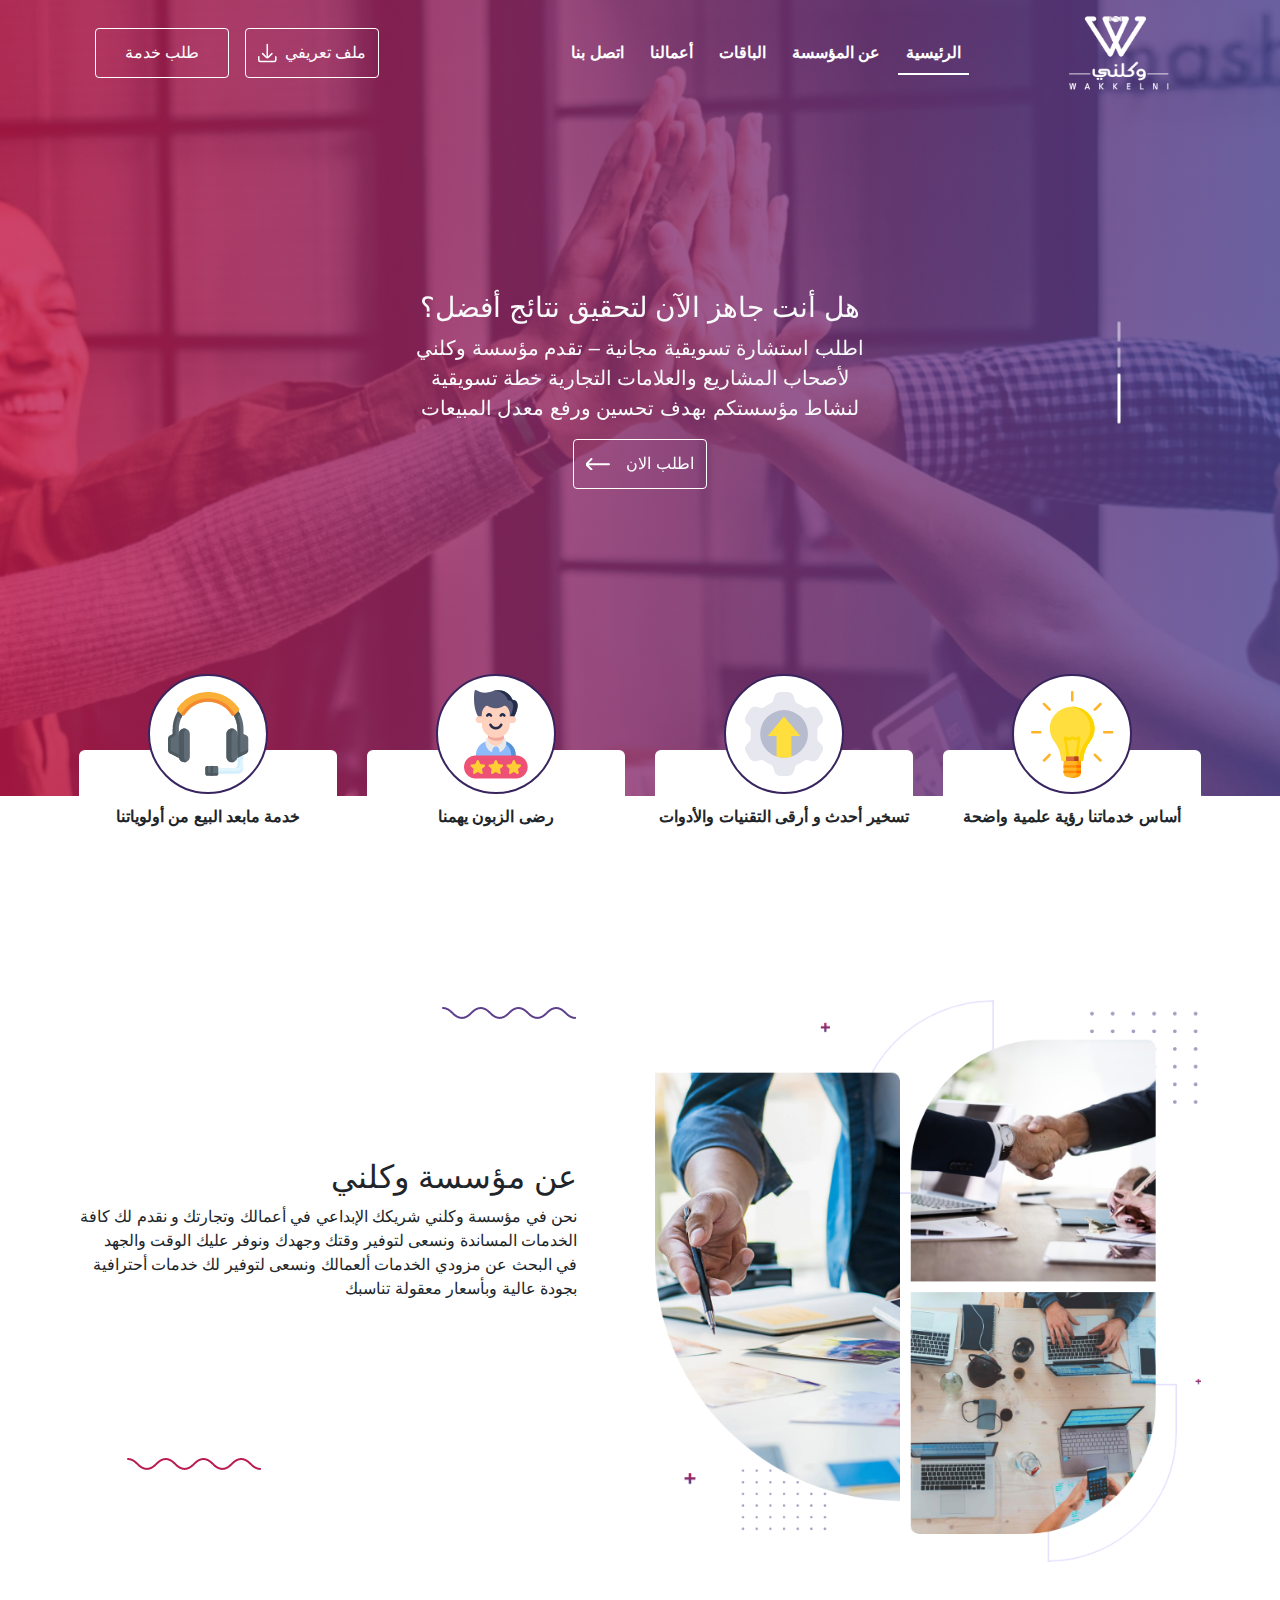
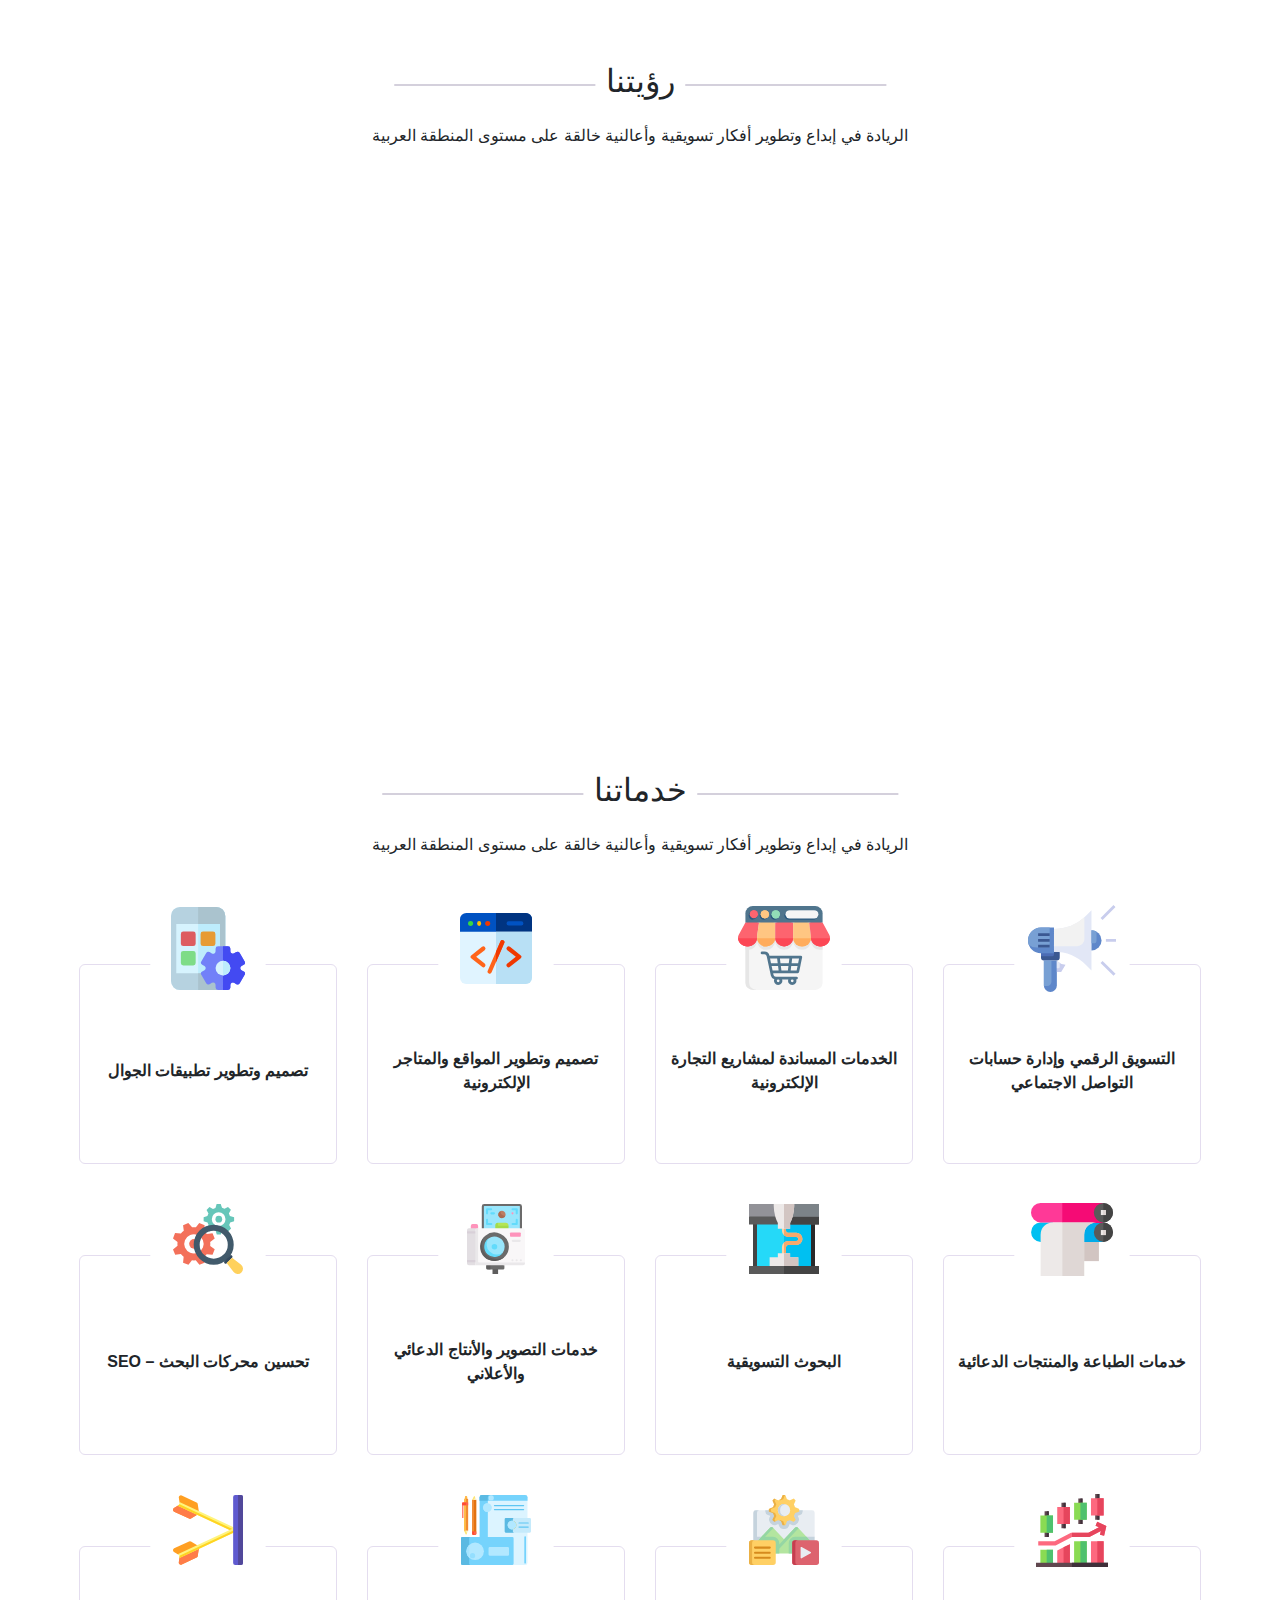
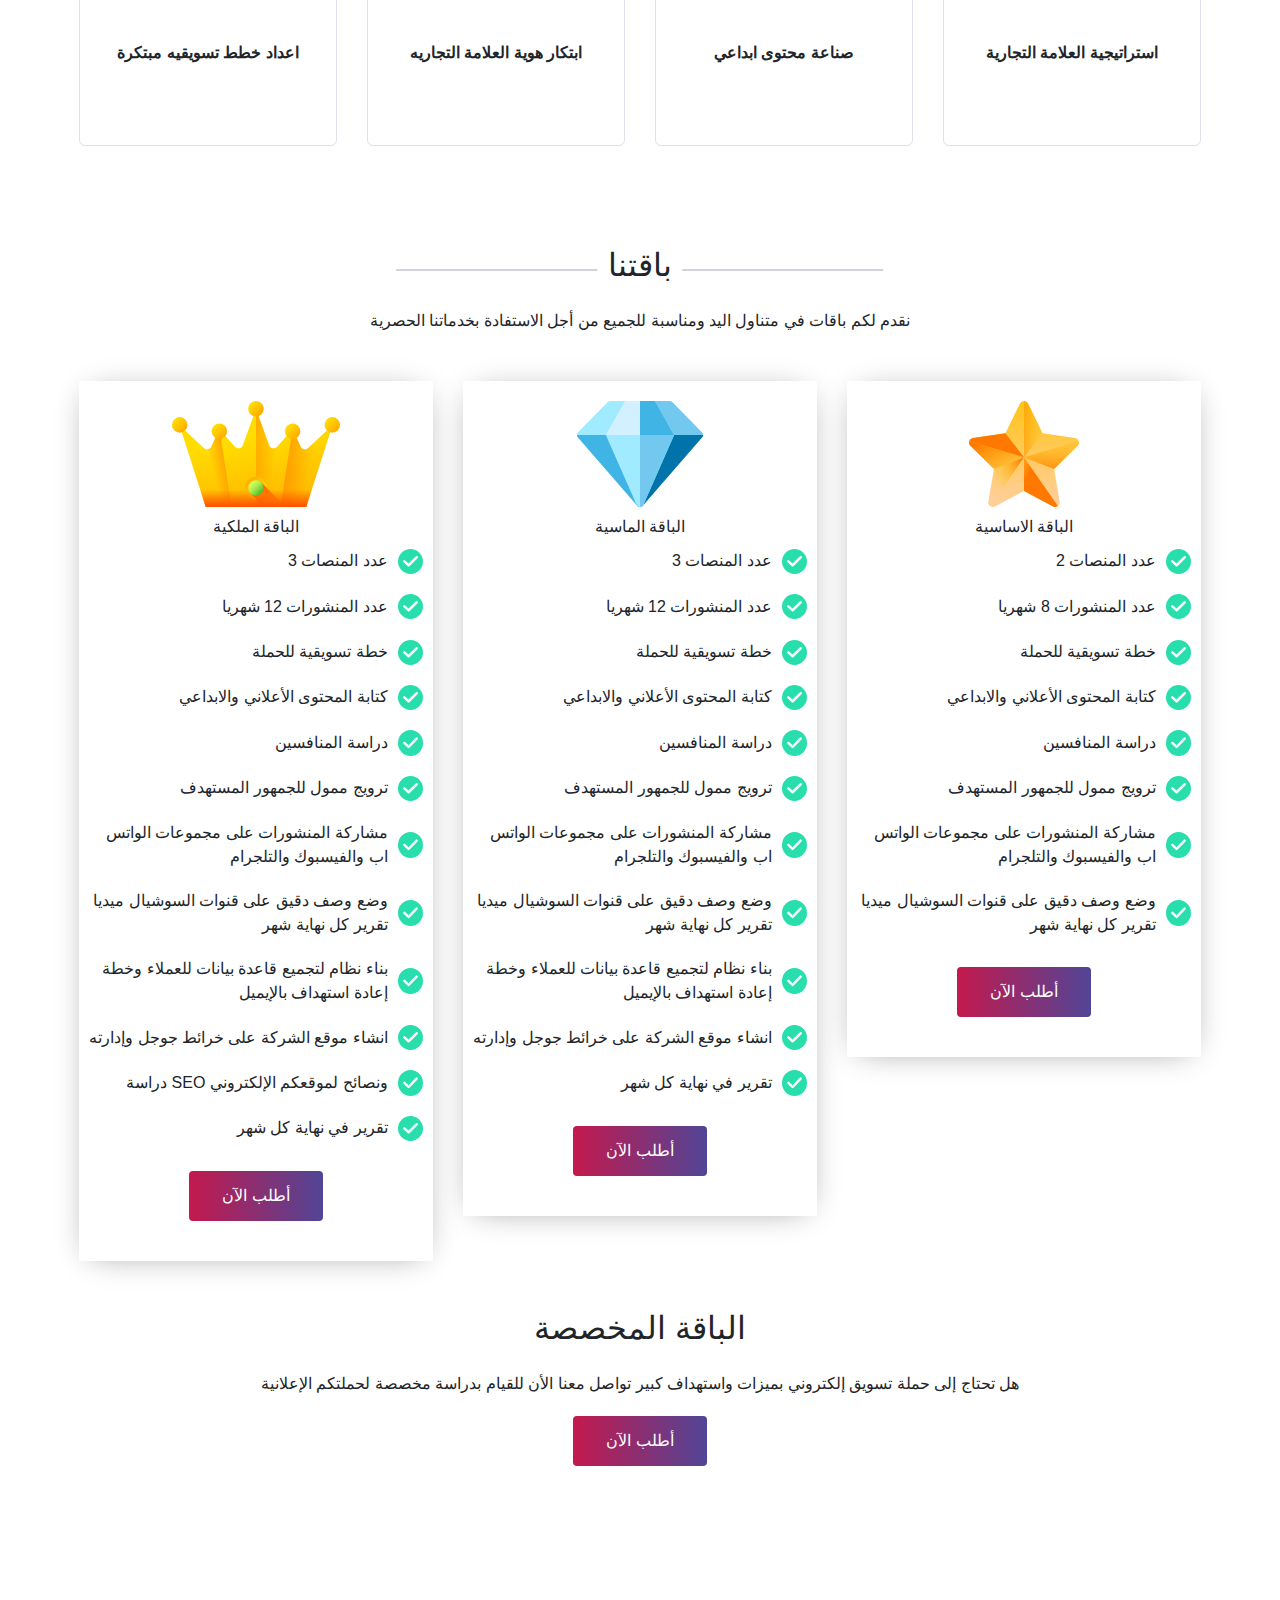
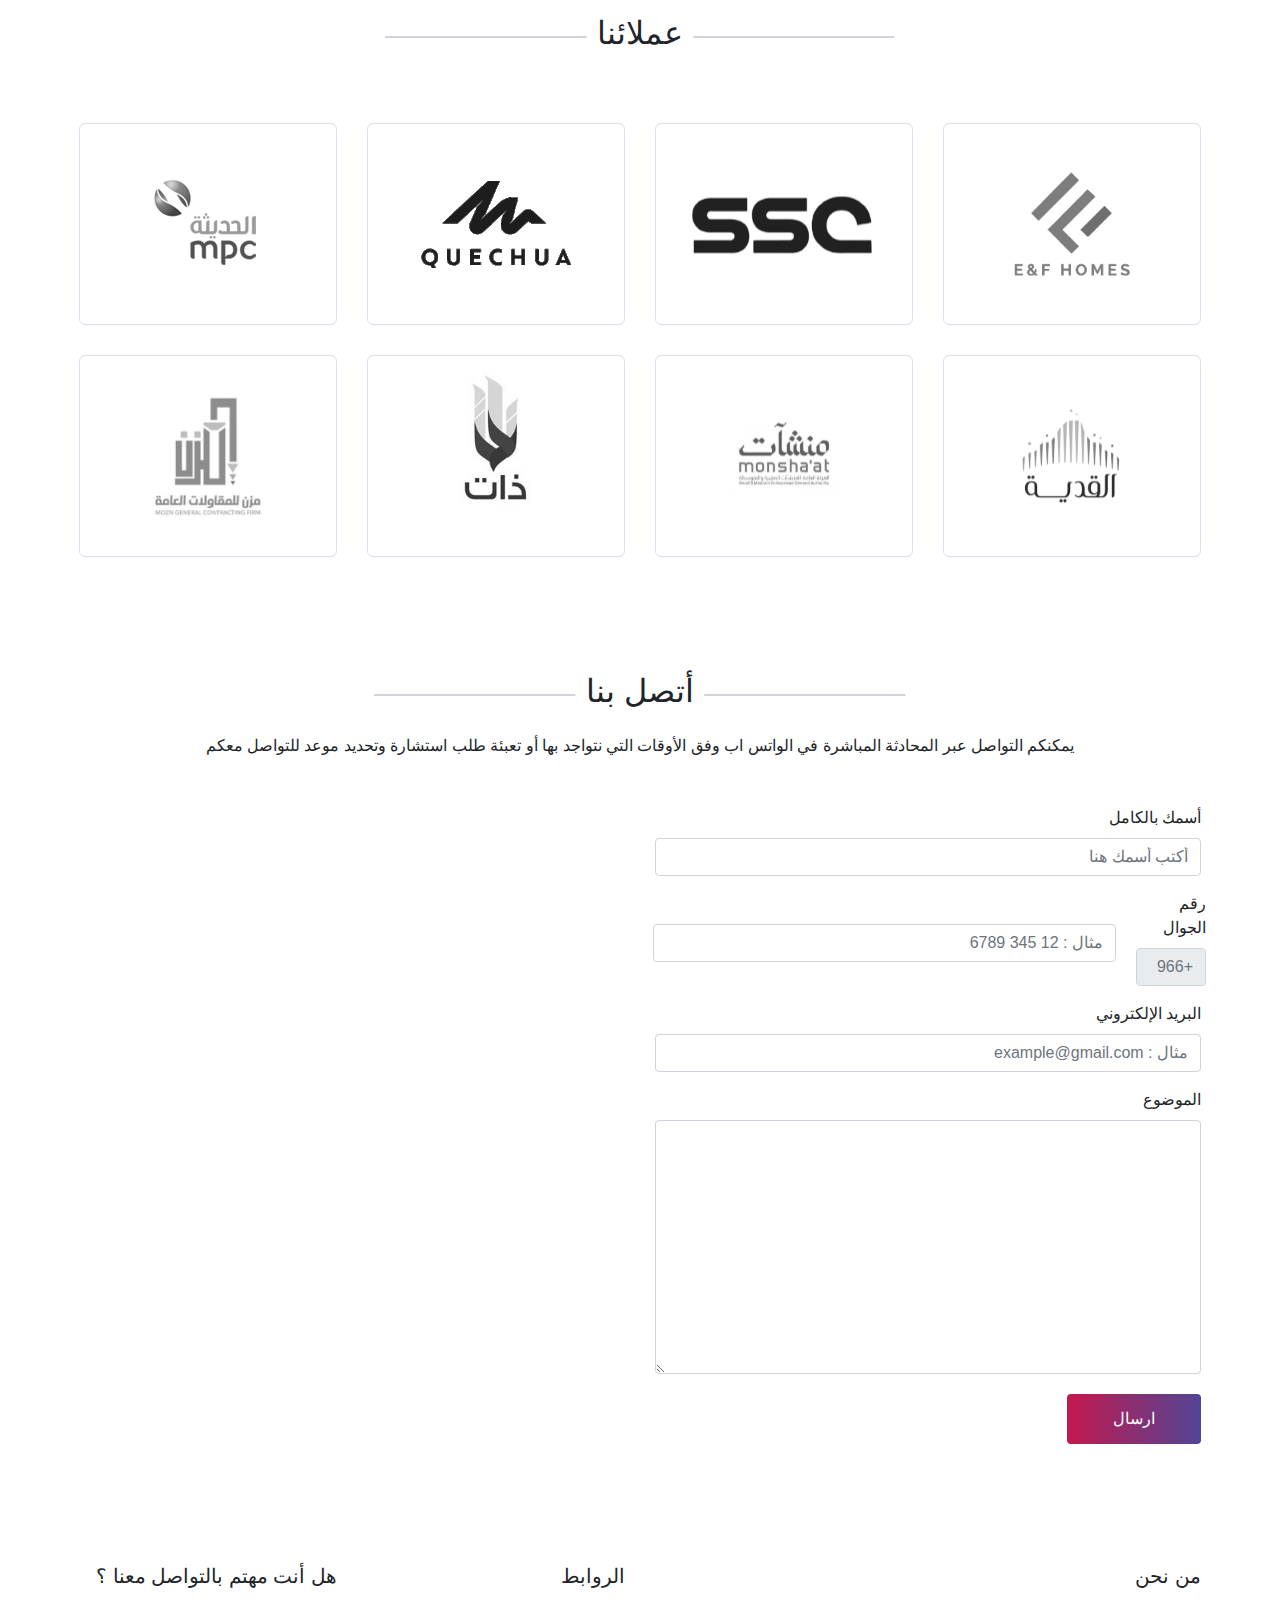
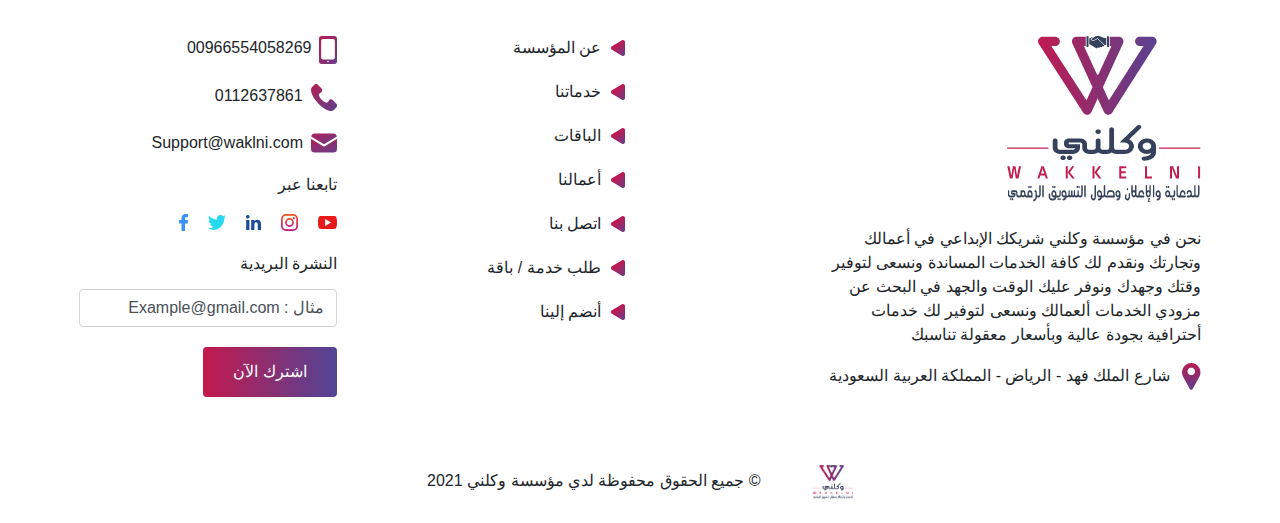
==== commit babf9823: "finsihg up" ====
--- a/index.html
+++ b/index.html
@@ -394,19 +394,19 @@
                     <div class="collapse navbar-collapse" id="navbarNav">
                         <ul class="navbar-nav">
                             <li class="nav-item active">
-                                <a class="nav-link" href="#">الرئيسية</a>
+                                <a class="nav-link" href="./index.html">الرئيسية</a>
                             </li>
                             <li class="nav-item">
-                                <a class="nav-link" href="#">عن المؤسسة</a>
+                                <a class="nav-link" href="./about-us.html">عن المؤسسة</a>
                             </li>
                             <li class="nav-item">
-                                <a class="nav-link" href="#">الباقات</a>
+                                <a class="nav-link" href="./packages.html">الباقات</a>
                             </li>
                             <li class="nav-item">
                                 <a class="nav-link " href="./gallery.html">أعمالنا</a>
                             </li>
                             <li class="nav-item">
-                                <a class="nav-link " href="#">اتصل بنا</a>
+                                <a class="nav-link " href="./contact-us.html">اتصل بنا</a>
                             </li>
                         </ul>
                         <form class="form-inline mr-auto float-left">
@@ -1085,7 +1085,7 @@
             </div>
         </section>
 
-        <section class="contact-us">
+        <section class="contact-us" id="contact-us">
             <div class="container">
                 <div class="heading text-center mb-5">
                     <div class="flexy-heading mb-3">
@@ -1173,21 +1173,26 @@
                     <div class="col-md-3 col-6">
                         <h5 class="mb-5">الروابط</h5>
                         <ul>
-                            <li><img class="ml-2" src="./imgs/Polygon 2.svg" alt="polygn"><a href="#">عن المؤسسة</a>
-                            </li>
-                            <li><img class="ml-2" src="./imgs/Polygon 2.svg" alt="polygn"><a href="#">خدماتنا</a>
-                            </li>
-                            <li><img class="ml-2" src="./imgs/Polygon 2.svg" alt="polygn"><a href="#">الباقات</a>
+                            <li><img class="ml-2" src="./imgs/Polygon 2.svg" alt="polygn"><a href="./about-us.html">عن
+                                    المؤسسة</a>
+                            </li>
+                            <li><img class="ml-2" src="./imgs/Polygon 2.svg" alt="polygn"><a
+                                    href="#services">خدماتنا</a>
+                            </li>
+                            <li><img class="ml-2" src="./imgs/Polygon 2.svg" alt="polygn"><a
+                                    href="./packages.html">الباقات</a>
                             </li>
                             <li><img class="ml-2" src="./imgs/Polygon 2.svg" alt="polygn"><a
                                     href="./gallery.html">أعمالنا</a>
                             </li>
-                            <li><img class="ml-2" src="./imgs/Polygon 2.svg" alt="polygn"><a href="#">اتصل بنا</a>
-                            </li>
-                            <li><img class="ml-2" src="./imgs/Polygon 2.svg" alt="polygn"><a href="#">طلب خدمة /
+                            <li><img class="ml-2" src="./imgs/Polygon 2.svg" alt="polygn"><a
+                                    href="./contact-us.html">اتصل بنا</a>
+                            </li>
+                            <li><img class="ml-2" src="./imgs/Polygon 2.svg" alt="polygn"><a href="#services">طلب خدمة /
                                     باقة</a>
                             </li>
-                            <li><img class="ml-2" src="./imgs/Polygon 2.svg" alt="polygn"><a href="#">أنضم إلينا</a>
+                            <li><img class="ml-2" src="./imgs/Polygon 2.svg" alt="polygn"><a href="#contact-us">أنضم
+                                    إلينا</a>
                             </li>
                         </ul>
                     </div>
@@ -1213,7 +1218,11 @@
                             <li><a href="#"><img src="./imgs/twitter-logo-silhouette.svg" alt="twitter"></a></li>
                             <li><a href="#"><img src="./imgs/facebook-logo.svg" alt="twitter"></a></li>
                         </ul>
-
+                        <h6>النشرة البريدية</h6>
+                        <form class="news" action="" method="post">
+                            <input class="form-control mt-3" type="email" required value="مثال : Example@gmail.com">
+                            <input type="submit" value="اشترك الآن" class="base-button btn">
+                        </form>
                     </div>
                 </div>
                 <div class="copy-right mt-5 mb-4 text-center">
--- a/css/main.css
+++ b/css/main.css
@@ -299,6 +299,7 @@
 header {
   background: url(../imgs/home-bg.png) no-repeat;
   background-size: cover;
+  background-position: center;
   height: 100vh;
   position: relative;
 }
@@ -477,11 +478,18 @@
 
 footer ul li {
   margin-bottom: 20px;
+  display: flex;
 }
 footer ul.social li {
   display: inline-block;
   margin-left: 15px;
 }
+footer .news input:last-of-type {
+  margin-right: 0;
+}
+footer .news input:last-of-type:hover {
+  color: white;
+}
 footer .copy-right img {
   width: 40px;
 }
@@ -490,5 +498,16 @@
     width: 70%;
   }
 }
+@media (max-width: 767px) {
+  footer ul li {
+    font-size: 14px;
+  }
+  footer .copy-right img {
+    margin-left: 0 !important;
+  }
+  footer .copy-right > * {
+    display: block;
+  }
+}
 
 /*# sourceMappingURL=main.css.map */
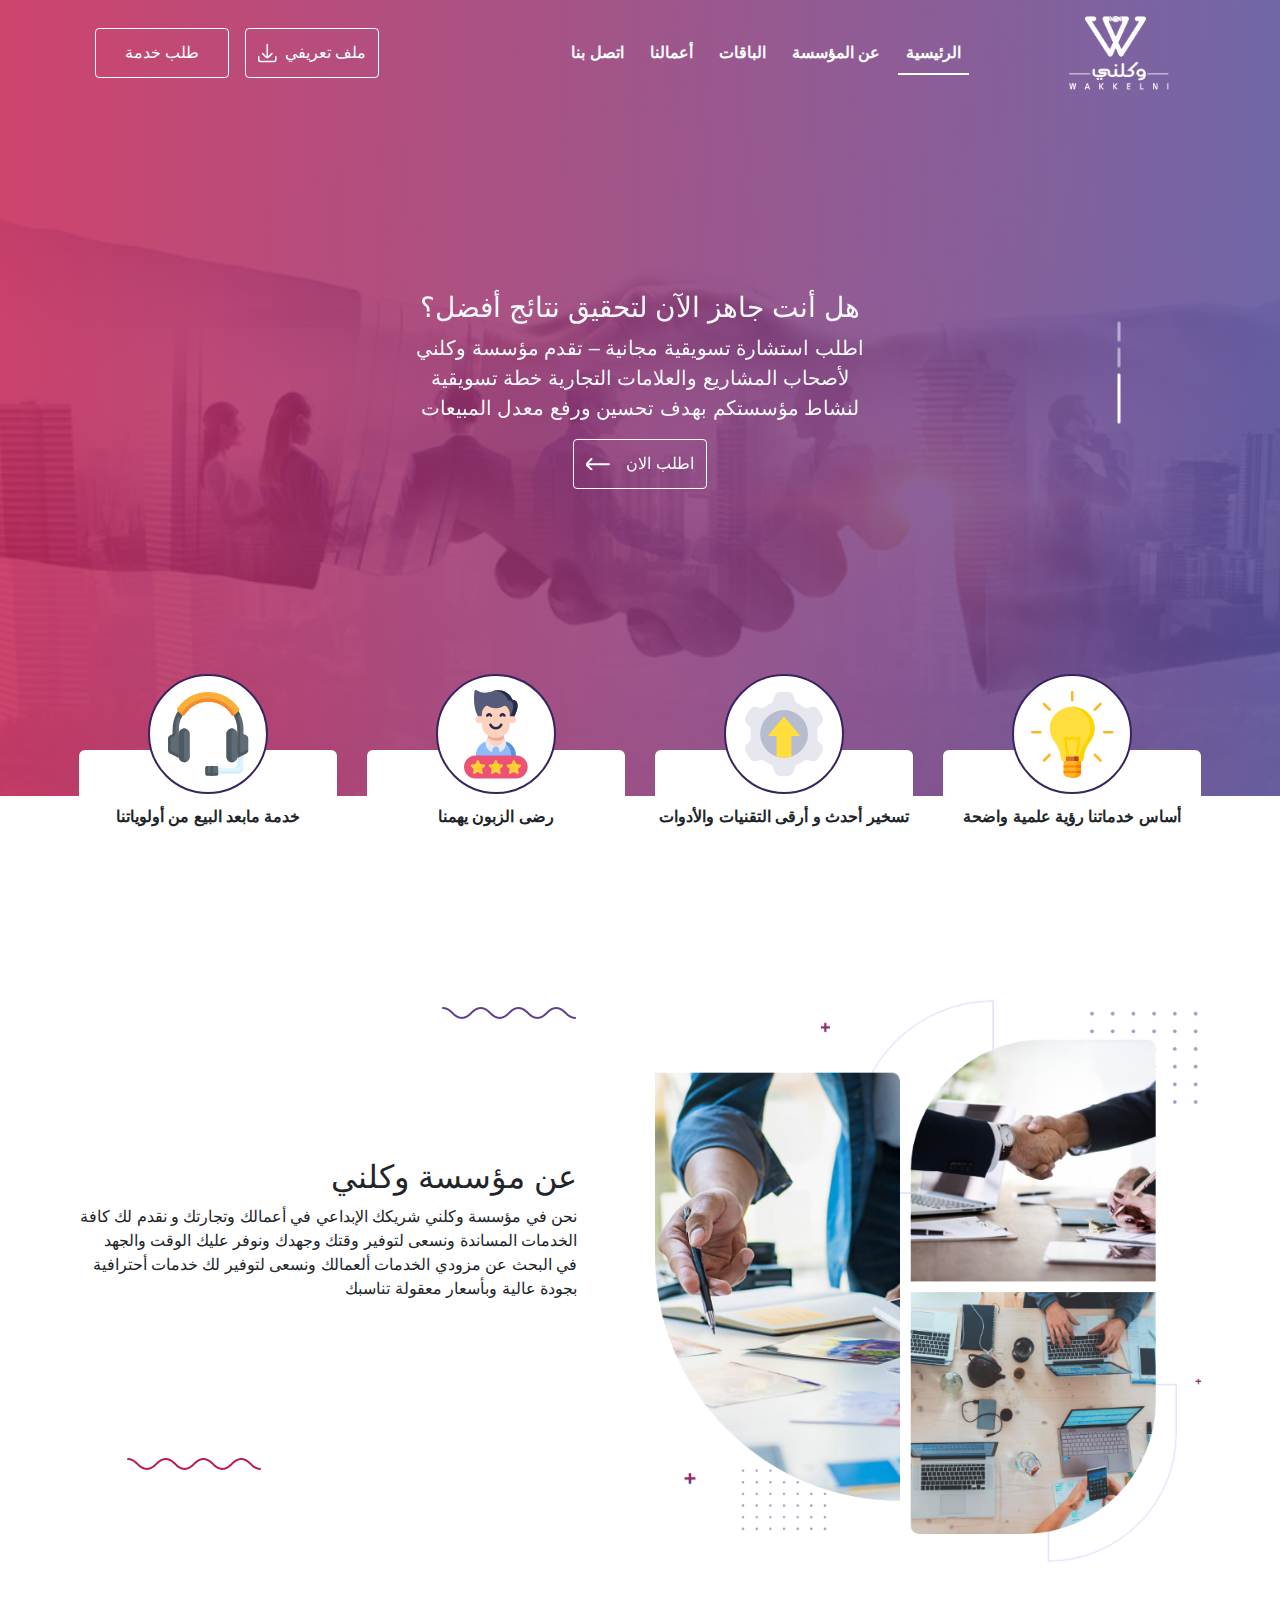
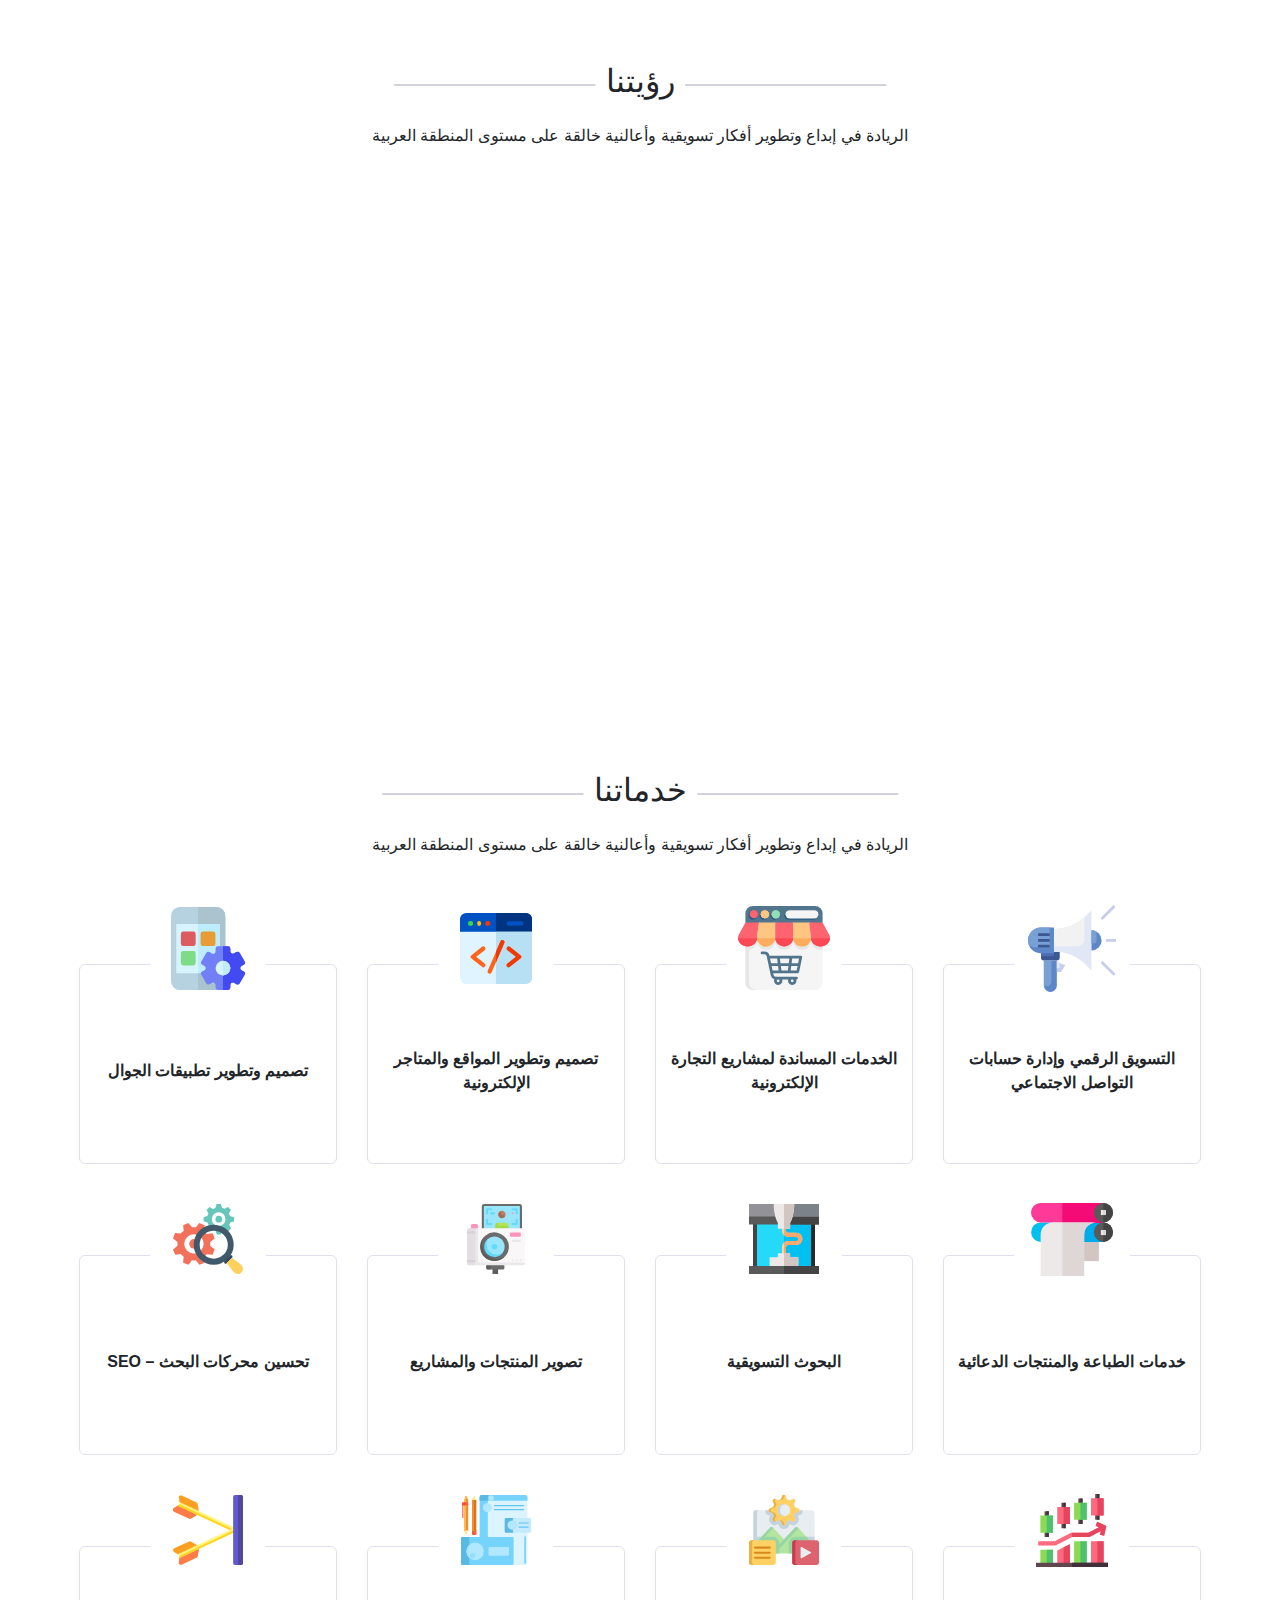
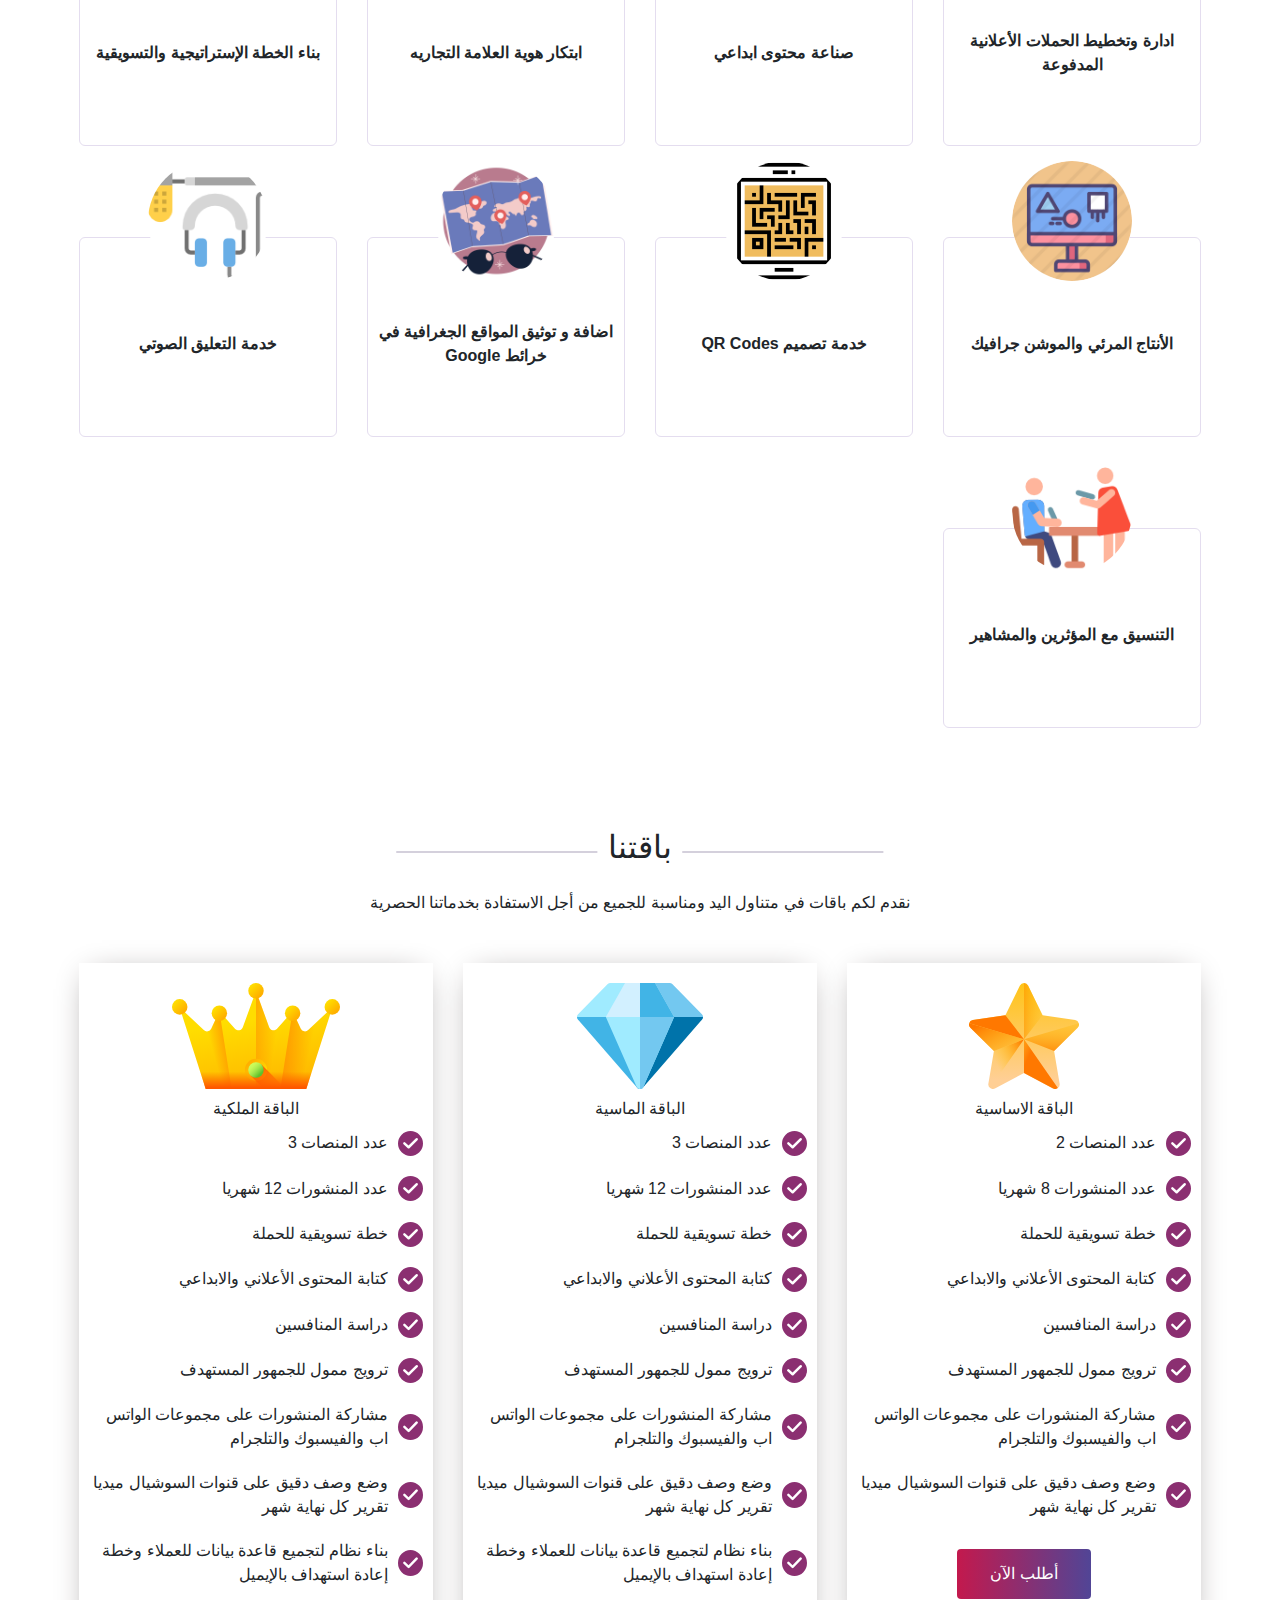
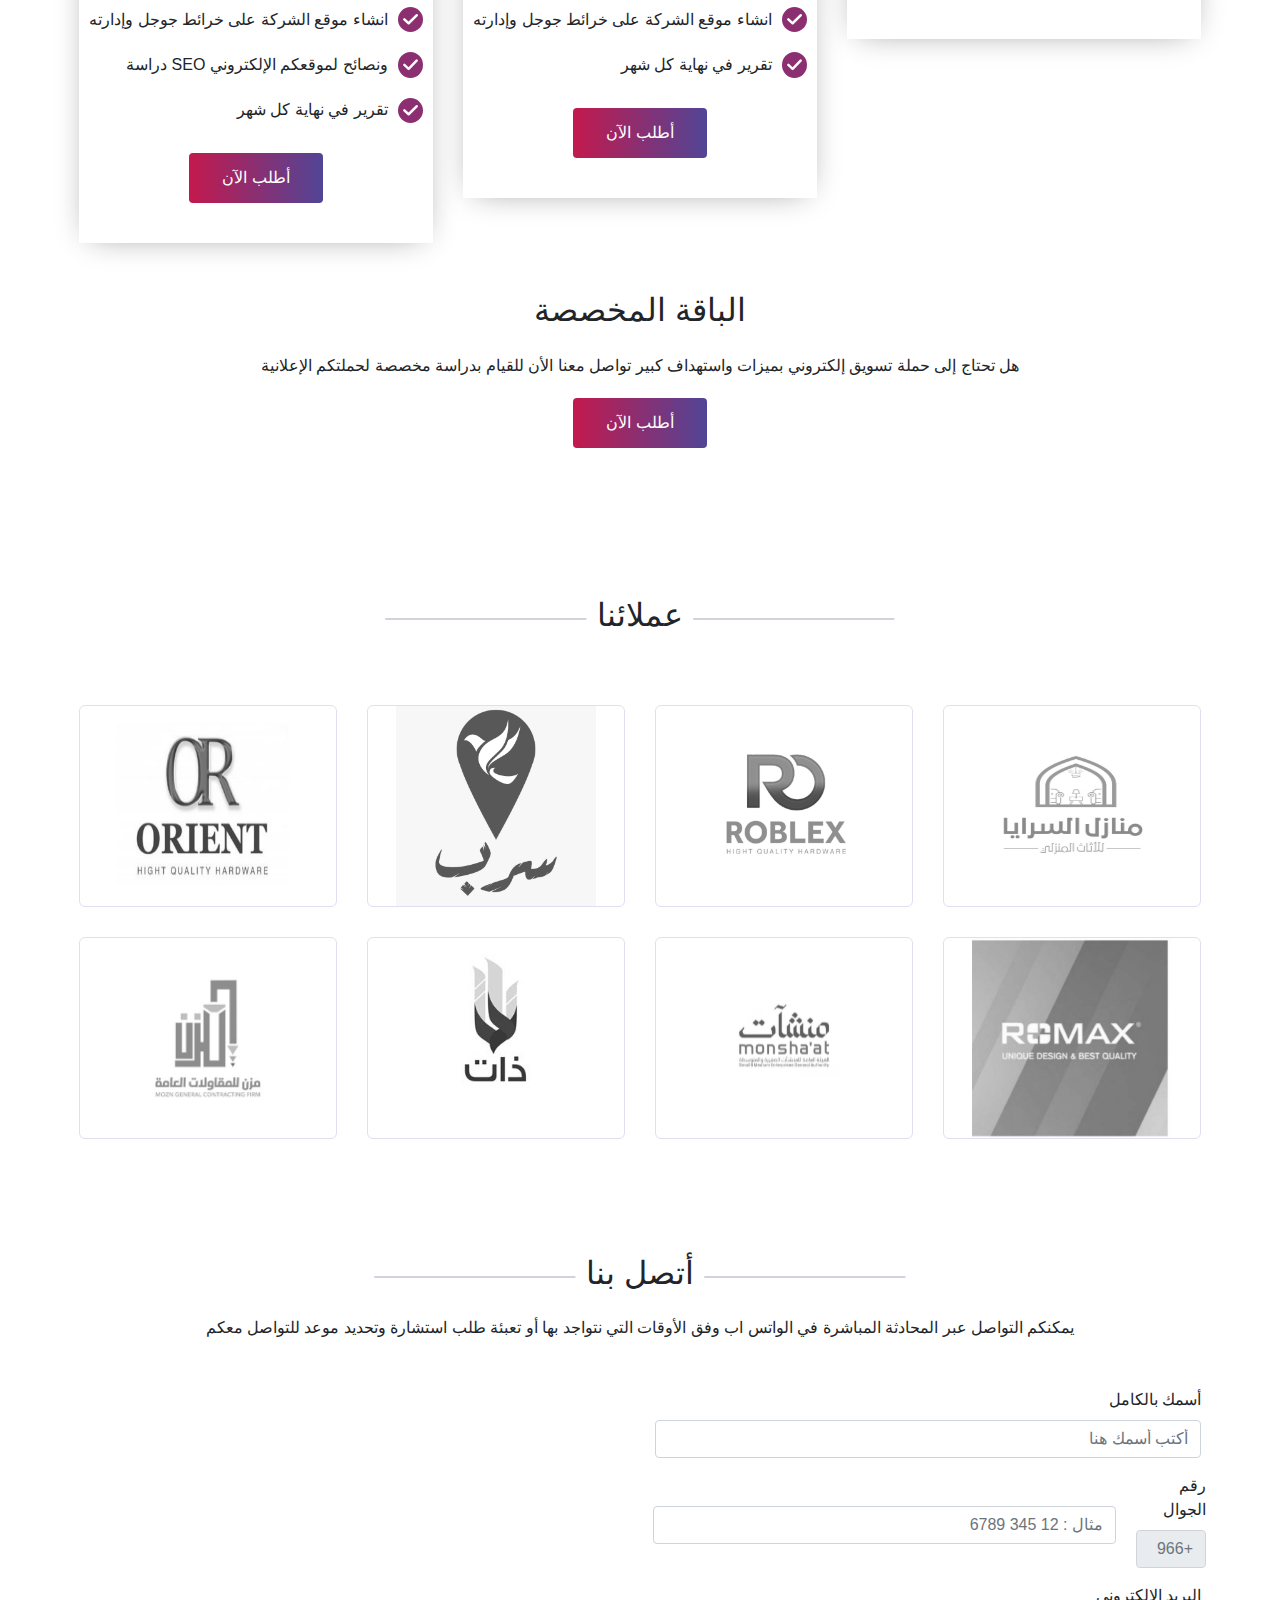
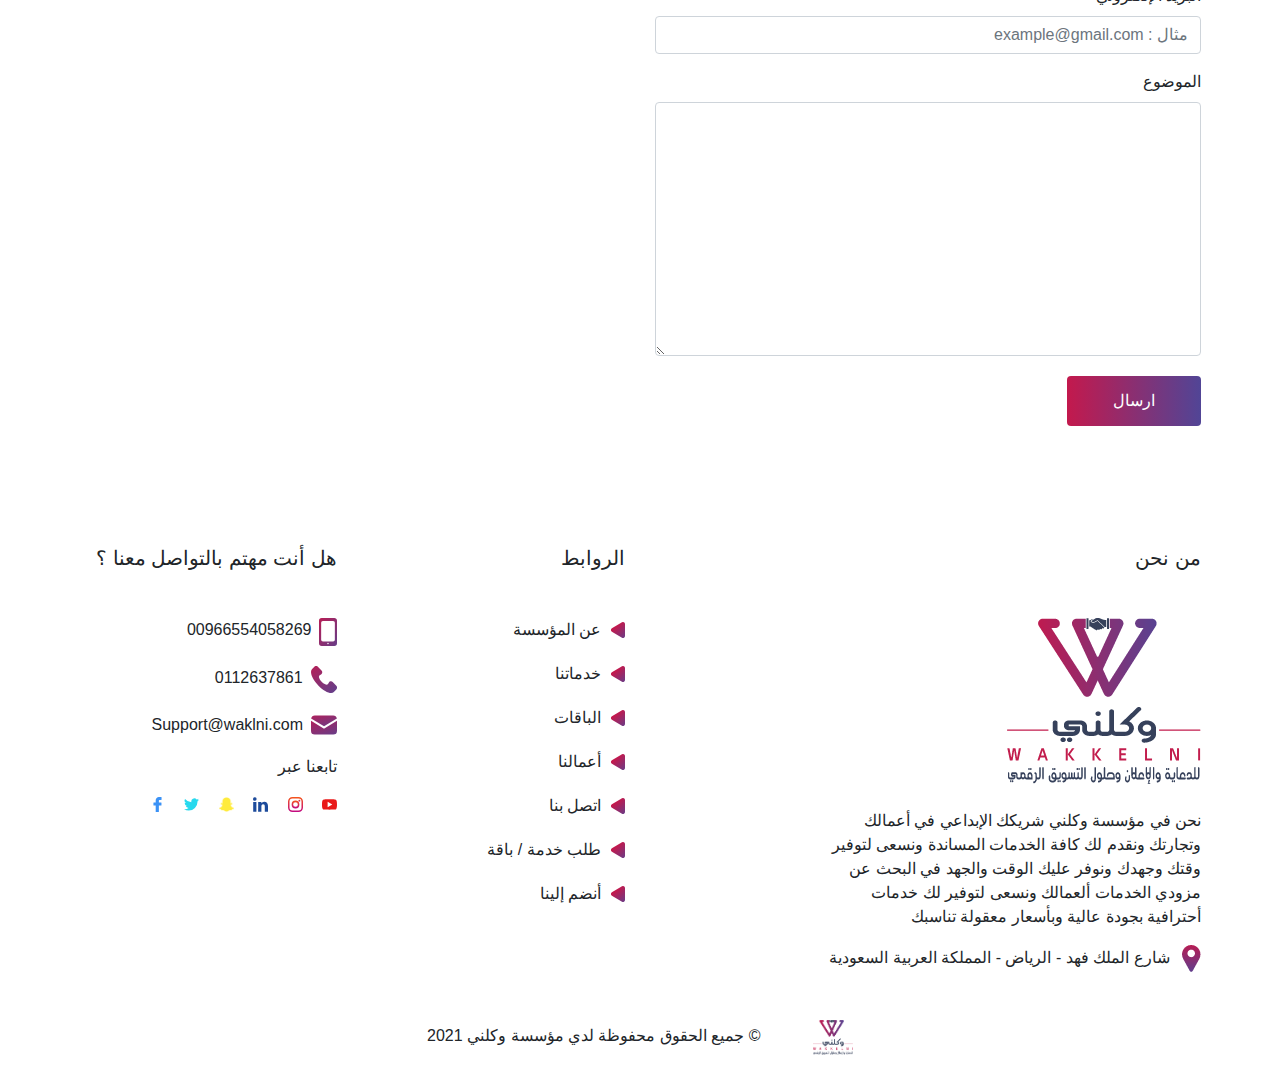
==== commit 31356798: "final edits" ====
--- a/index.html
+++ b/index.html
@@ -3,11 +3,16 @@
 
     <head>
         <meta charset="UTF-8">
+        <meta name="keywords"
+            content="التسويق الالكتروني, التسويق الرقمي ,خدمات الطباعة ,تصميم المواقع الالكترونية , SEO , متجر الكتروني , تصميم تطبيقات ,دعاية وأعلان ,تحسين محركات البحث , أعلان مستهدف, تسويق بالعمولة , تسويق سوشال ميديا  , أدارة سوشال ميديا , أستراتيجية تسويقية  , خطة تسويقية, أعلانات مدفوعة, أعلانات جوجل, Google Ads, مستشار تسويق, التجارة الألكترونية, تصميم هوية تجارية, إدارة التسويق الرقمي, صياغة وتحرير المحتوى, شركة دعاية وأعلان, شركات التسويق, واجهة مستخدم, تصاميم غرافيك, تصوير منتجات, تصميم موقع الكتروني">
+        <meta name="description"
+            content="نحن في مؤسسة وكلني شريكك الإبداعي في أعمالك لدينا  خبراء في صناعة المواقع الإلكترونية والإعلانات وتخطيط التسويق الرقمي، ونخبة من الفنانين والمصممين المحترفين">
+        <link rel="shortcut icon" href="./imgs/logo.svg" type="image/x-icon">
         <meta http-equiv="X-UA-Compatible" content="IE=edge">
         <meta name="viewport" content="width=device-width, initial-scale=1.0">
         <link rel="stylesheet" href="./css/bootstrap.min.css">
         <link rel="stylesheet" href="./css/main.css">
-        <title>Document</title>
+        <title>Wakkelni</title>
     </head>
 
     <body>
@@ -115,7 +120,7 @@
                                                         <img src="./imgs/vlogger.svg" alt="idea">
                                                     </div>
                                                     <div class="text">
-                                                        <p>خدمات التصوير والأنتاج الدعائي والأعلاني</p>
+                                                        <p>تصوير المنتجات والمشاريع</p>
                                                     </div>
                                                 </label>
                                             </div>
@@ -137,7 +142,7 @@
                                                         <img src="./imgs/stock-market.svg" alt="idea">
                                                     </div>
                                                     <div class="text">
-                                                        <p>استراتيجية العلامة التجارية</p>
+                                                        <p>ادارة وتخطيط الحملات الأعلانية المدفوعة</p>
                                                     </div>
                                                 </label>
                                             </div>
@@ -170,7 +175,62 @@
                                                         <img src="./imgs/target.svg" alt="idea">
                                                     </div>
                                                     <div class="text">
-                                                        <p>اعداد خطط تسويقيه مبتكرة</p>
+                                                        <p>بناء الخطة الإستراتيجية والتسويقية</p>
+                                                    </div>
+                                                </label>
+                                            </div>
+                                            <div class="col-md-3 col-6 item">
+                                                <input type="checkbox" id="serve-12" name="serve-12" value="serve-12">
+                                                <label for="serve-12" class="wrapper">
+                                                    <div class="img">
+                                                        <img src="./imgs/motion.png" alt="idea">
+                                                    </div>
+                                                    <div class="text">
+                                                        <p>الأنتاج المرئي والموشن جرافيك</p>
+                                                    </div>
+                                                </label>
+                                            </div>
+                                            <div class="col-md-3 col-6 item">
+                                                <input type="checkbox" id="serve-12" name="serve-12" value="serve-12">
+                                                <label for="serve-12" class="wrapper">
+                                                    <div class="img">
+                                                        <img src="./imgs/qrcode.png" alt="idea">
+                                                    </div>
+                                                    <div class="text">
+                                                        <p>خدمة تصميم QR Codes</p>
+                                                    </div>
+                                                </label>
+                                            </div>
+                                            <div class="col-md-3 col-6 item">
+                                                <input type="checkbox" id="serve-12" name="serve-12" value="serve-12">
+                                                <label for="serve-12" class="wrapper">
+                                                    <div class="img">
+                                                        <img src="./imgs/map.png" alt="idea">
+                                                    </div>
+                                                    <div class="text">
+                                                        <p>اضافة و توثيق المواقع الجغرافية في خرائط Google</p>
+                                                    </div>
+                                                </label>
+                                            </div>
+                                            <div class="col-md-3 col-6 item">
+                                                <input type="checkbox" id="serve-12" name="serve-12" value="serve-12">
+                                                <label for="serve-12" class="wrapper">
+                                                    <div class="img">
+                                                        <img src="./imgs/voiceover.png" alt="idea">
+                                                    </div>
+                                                    <div class="text">
+                                                        <p>خدمة التعليق الصوتي</p>
+                                                    </div>
+                                                </label>
+                                            </div>
+                                            <div class="col-md-3 col-6 item">
+                                                <input type="checkbox" id="serve-12" name="serve-12" value="serve-12">
+                                                <label for="serve-12" class="wrapper">
+                                                    <div class="img">
+                                                        <img src="./imgs/famous.png" alt="idea">
+                                                    </div>
+                                                    <div class="text">
+                                                        <p>التنسيق مع المؤثرين والمشاهير</p>
                                                     </div>
                                                 </label>
                                             </div>
@@ -409,8 +469,8 @@
                                 <a class="nav-link " href="./contact-us.html">اتصل بنا</a>
                             </li>
                         </ul>
-                        <form class="form-inline mr-auto float-left">
-                            <button class="btn btn-outline-light base-button" type="submit">
+                        <div class="form-inline mr-auto float-left">
+                            <a class="btn btn-outline-light base-button" href="./Profile Low.pdf" target="_blank">
                                 ملف تعريفي
                                 <svg class="mr-2" id="fi-rr-download" xmlns="http://www.w3.org/2000/svg" width="24"
                                     height="24" viewBox="0 0 24 24">
@@ -421,10 +481,10 @@
                                         d="M5.293,13.538l4.586,4.587a3.007,3.007,0,0,0,4.242,0l4.586-4.586a1,1,0,1,0-1.414-1.414L13,16.416V1a1,1,0,0,0-2,0V16.417L6.707,12.124a1,1,0,1,0-1.414,1.414Z"
                                         fill="#fff" />
                                 </svg>
-
-                            </button>
-                            <button class="btn btn-outline-light mr-3 base-button" type="submit">طلب خدمة</button>
-                        </form>
+                            </a>
+                            <button class="btn btn-outline-light mr-3 base-button ask-serve-btn" data-toggle="modal"
+                                data-target="#modal">طلب خدمة</button>
+                        </div>
                     </div>
                 </nav>
                 <div class="demo text-center text-light w-100">
@@ -439,7 +499,8 @@
                                             التجارية
                                             خطة تسويقية لنشاط مؤسستكم بهدف تحسين ورفع معدل المبيعات
                                         </p>
-                                        <button class="btn btn-outline-light base-button m-auto">
+                                        <button class="btn btn-outline-light base-button m-auto ask-serve-btn"
+                                            data-toggle="modal" data-target="#modal">
                                             اطلب الان
                                             <svg class="mr-3" xmlns="http://www.w3.org/2000/svg" width="24"
                                                 height="12.586" viewBox="0 0 24 12.586">
@@ -597,7 +658,7 @@
             </div>
         </section>
 
-        <section class="services text-center">
+        <section class="services text-center" id="services">
             <div class="container">
                 <div class="heading">
                     <div class="flexy-heading mb-3">
@@ -679,7 +740,7 @@
                             </div>
                             <div class="wrapper">
                                 <div class="text">
-                                    <p>خدمات التصوير والأنتاج الدعائي والأعلاني</p>
+                                    <p>تصوير المنتجات والمشاريع</p>
                                 </div>
                             </div>
                         </div>
@@ -699,7 +760,7 @@
                             </div>
                             <div class="wrapper">
                                 <div class="text">
-                                    <p>استراتيجية العلامة التجارية</p>
+                                    <p>ادارة وتخطيط الحملات الأعلانية المدفوعة</p>
                                 </div>
                             </div>
                         </div>
@@ -729,7 +790,57 @@
                             </div>
                             <div class="wrapper">
                                 <div class="text">
-                                    <p>اعداد خطط تسويقيه مبتكرة</p>
+                                    <p>بناء الخطة الإستراتيجية والتسويقية</p>
+                                </div>
+                            </div>
+                        </div>
+                        <div class="col-md-3 col-6 item">
+                            <div class="img">
+                                <img src="./imgs/motion.png" alt="idea">
+                            </div>
+                            <div class="wrapper">
+                                <div class="text">
+                                    <p>الأنتاج المرئي والموشن جرافيك</p>
+                                </div>
+                            </div>
+                        </div>
+                        <div class="col-md-3 col-6 item">
+                            <div class="img">
+                                <img src="./imgs/qrcode.png" alt="idea">
+                            </div>
+                            <div class="wrapper">
+                                <div class="text">
+                                    <p>خدمة تصميم QR Codes</p>
+                                </div>
+                            </div>
+                        </div>
+                        <div class="col-md-3 col-6 item">
+                            <div class="img">
+                                <img src="./imgs/map.png" alt="idea">
+                            </div>
+                            <div class="wrapper">
+                                <div class="text">
+                                    <p>اضافة و توثيق المواقع الجغرافية في خرائط Google</p>
+                                </div>
+                            </div>
+                        </div>
+                        <div class="col-md-3 col-6 item">
+                            <div class="img">
+                                <img src="./imgs/voiceover.png" alt="idea">
+                            </div>
+                            <div class="wrapper">
+                                <div class="text">
+                                    <p>خدمة التعليق الصوتي</p>
+                                </div>
+                            </div>
+                        </div>
+                        <div class="col-md-3 col-6 item">
+                            <div class="img">
+                                <img src="./imgs/famous.png" alt="idea">
+                            </div>
+                            <div class="wrapper">
+                                <div class="text">
+                                    <p>التنسيق مع المؤثرين والمشاهير</p>
                                 </div>
                             </div>
                         </div>
@@ -1043,27 +1154,27 @@
                 <div class="row">
                     <div class="col-lg-3 col-6">
                         <div class="wrapper">
-                            <img src="./imgs/sponsor-1.svg" alt="sponsor">
+                            <img src="./imgs/sposor-1.jpeg" alt="sponsor">
                         </div>
                     </div>
                     <div class="col-lg-3 col-6">
                         <div class="wrapper">
-                            <img src="./imgs/sponsor-2.svg" alt="sponsor">
+                            <img src="./imgs/sposor-2.jpeg" alt="sponsor">
                         </div>
                     </div>
                     <div class="col-lg-3 col-6">
                         <div class="wrapper">
-                            <img src="./imgs/sponsor-3.svg" alt="sponsor">
+                            <img src="./imgs/sposor-3.jpeg" alt="sponsor">
                         </div>
                     </div>
                     <div class="col-lg-3 col-6">
                         <div class="wrapper">
-                            <img src="./imgs/sponsor-4.svg" alt="sponsor">
+                            <img src="./imgs/sposor-4.jpeg" alt="sponsor">
                         </div>
                     </div>
                     <div class="col-lg-3 col-6">
                         <div class="wrapper">
-                            <img src="./imgs/sponsor-5.svg" alt="sponsor">
+                            <img src="./imgs/sposor-5.jpeg" alt="sponsor">
                         </div>
                     </div>
                     <div class="col-lg-3 col-6">
@@ -1139,7 +1250,7 @@
                     </div>
                     <div class="col-lg-6 col-12 ">
                         <iframe class=" w-100"
-                            src="https://www.google.com/maps/embed?pb=!1m18!1m12!1m3!1d54509.51618639983!2d31.433187127882988!3d31.363262790498172!2m3!1f0!2f0!3f0!3m2!1i1024!2i768!4f13.1!3m3!1m2!1s0x14f767107a1783ff%3A0xff3cf42b9cebe27a!2z2YXYt9i52YUg2LTZg9i02YjZgw!5e0!3m2!1sen!2seg!4v1630930963693!5m2!1sen!2seg"
+                            src="https://www.google.com/maps/embed?pb=!1m14!1m8!1m3!1d453.18008821366755!2d46.728702!3d24.6773727!3m2!1i1024!2i768!4f13.1!3m3!1m2!1s0x3e2f053d5caac827%3A0x86c33faa6f97738!2z2YXYpNiz2LPYqSDZiNmD2YTZhtmKINmE2YTYr9i52KfZitipINmI2KfZhNij2LnZhNin2YYg2YjYrdmE2YjZhCDYp9mE2KrYs9mI2YrZgiDYp9mE2LHZgtmF2Yo!5e0!3m2!1sen!2seg!4v1631401917865!5m2!1sen!2seg"
                             style="border:0; border-radius: 6px;" allowfullscreen="" loading="lazy"></iframe>
                     </div>
                 </div>
@@ -1212,17 +1323,23 @@
                         </ul>
                         <h6 class="mb-3">تابعنا عبر</h6>
                         <ul class="social">
-                            <li><a href="#"><img src="./imgs/youtube.svg" alt="youtube"></a></li>
-                            <li><a href="#"><img src="./imgs/instagram (1).svg" alt="instagram (1)"></a></li>
-                            <li><a href="#"><img src="./imgs/linkedin-logo.svg" alt="linkedin"></a></li>
-                            <li><a href="#"><img src="./imgs/twitter-logo-silhouette.svg" alt="twitter"></a></li>
-                            <li><a href="#"><img src="./imgs/facebook-logo.svg" alt="twitter"></a></li>
+                            <li><a href="#" target="_blank"><img src="./imgs/youtube.svg" alt="youtube"></a></li>
+                            <li><a href="https://www.instagram.com/wakkelni/" target="_blank"><img
+                                        src="./imgs/instagram (1).svg" alt="instagram (1)"></a></li>
+                            <li><a href="#" target="_blank"><img src="./imgs/linkedin-logo.svg" alt="linkedin"></a></li>
+                            <li><a href="https://www.snapchat.com/add/wakelni" target="_blank"><img
+                                        src="./imgs/snapchat.png" alt="snapchat"></a></li>
+                            <li><a href="#" target="_blank"><img src="./imgs/twitter-logo-silhouette.svg"
+                                        alt="twitter"></a></li>
+                            <li><a target="_blank"
+                                    href="https://www.facebook.com/%D9%88%D9%83%D9%84%D9%86%D9%8A-WKLNI-105530241849809/?ref=pages_you_manage"><img
+                                        src="./imgs/facebook-logo.svg" alt="facebook"></a></li>
                         </ul>
-                        <h6>النشرة البريدية</h6>
+                        <!-- <h6>النشرة البريدية</h6>
                         <form class="news" action="" method="post">
                             <input class="form-control mt-3" type="email" required value="مثال : Example@gmail.com">
                             <input type="submit" value="اشترك الآن" class="base-button btn">
-                        </form>
+                        </form> -->
                     </div>
                 </div>
                 <div class="copy-right mt-5 mb-4 text-center">
--- a/css/main.css
+++ b/css/main.css
@@ -211,6 +211,10 @@
 .modal .modal-dialog .modal-content .container form > .wrapper .modal-body div[class^=col-] {
   margin-bottom: 20px;
 }
+.modal .modal-dialog .modal-content .container form > .wrapper .modal-body div[class^=col-] img {
+  width: 73px;
+  height: 73px;
+}
 .modal .modal-dialog .modal-content .container form > .wrapper .modal-body input {
   display: none;
 }
@@ -297,7 +301,7 @@
 }
 
 header {
-  background: url(../imgs/home-bg.png) no-repeat;
+  background: url(../imgs/home-bg.jpeg) no-repeat;
   background-size: cover;
   background-position: center;
   height: 100vh;
@@ -341,6 +345,7 @@
 header .demo .carousel-indicators li.active {
   width: 50px;
 }
+header a.base-button,
 header button.base-button {
   background: transparent;
   border: 1px solid #fff;
@@ -403,6 +408,10 @@
 .services .advantages .item .img {
   border: none;
 }
+.services .advantages .item .img img {
+  height: auto;
+  max-width: 100%;
+}
 .services .advantages .item .wrapper {
   border: 1px solid #e4ddef;
   height: 200px;
@@ -484,6 +493,10 @@
   display: inline-block;
   margin-left: 15px;
 }
+footer ul.social li img {
+  width: 15px;
+  height: 15px;
+}
 footer .news input:last-of-type {
   margin-right: 0;
 }
@@ -500,7 +513,7 @@
 }
 @media (max-width: 767px) {
   footer ul li {
-    font-size: 14px;
+    font-size: 12px;
   }
   footer .copy-right img {
     margin-left: 0 !important;
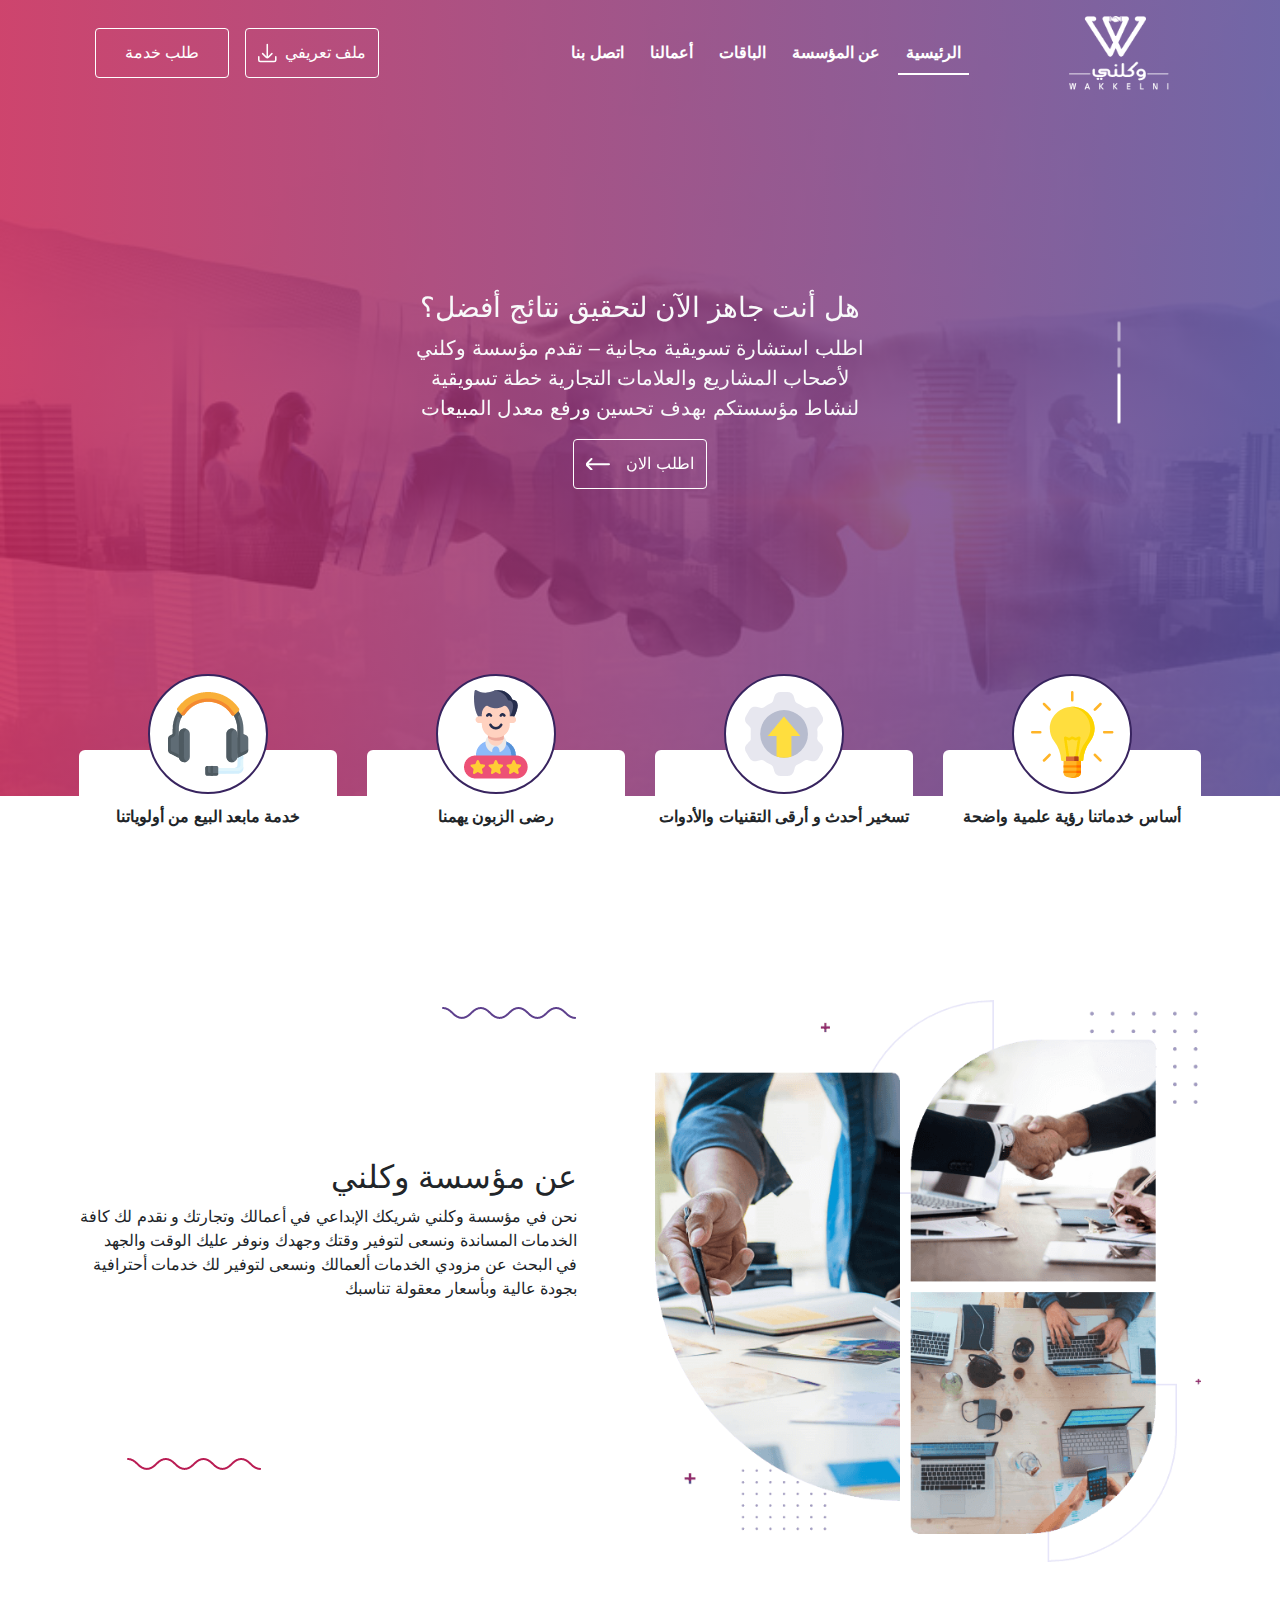
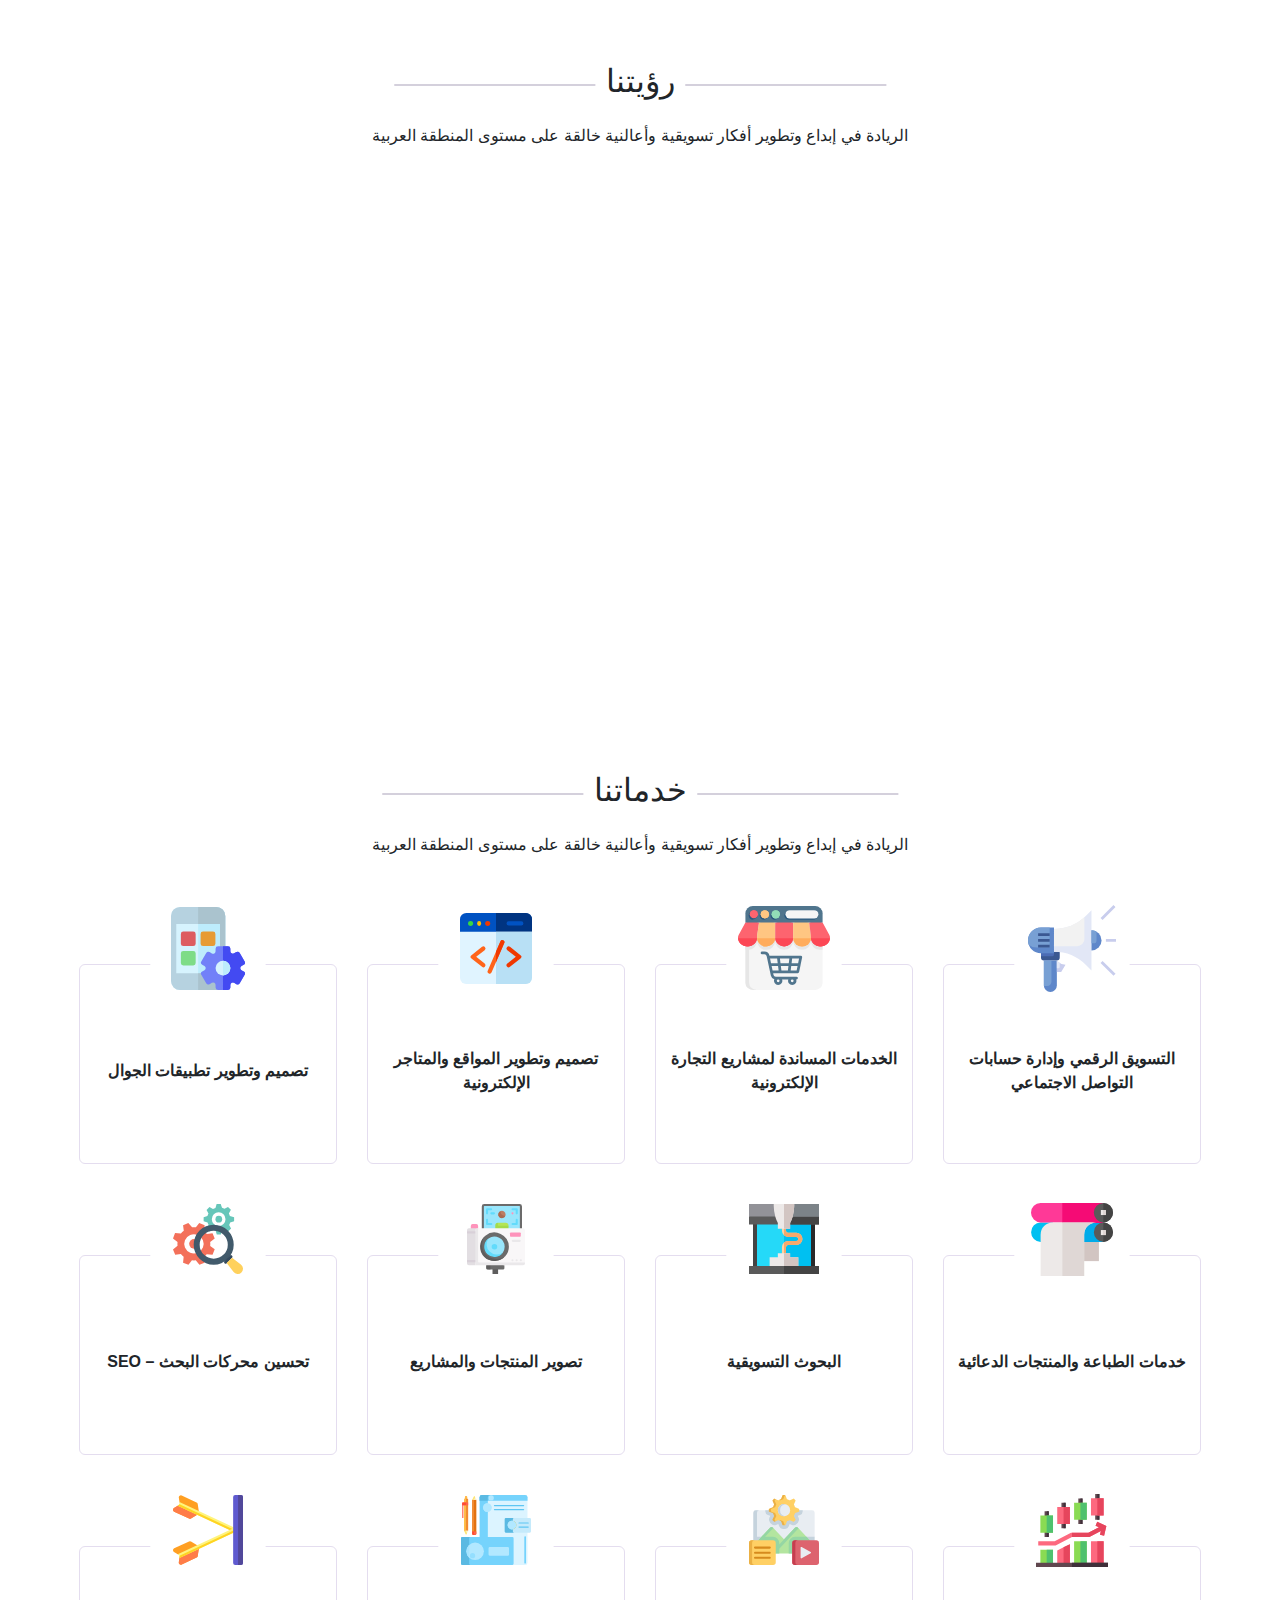
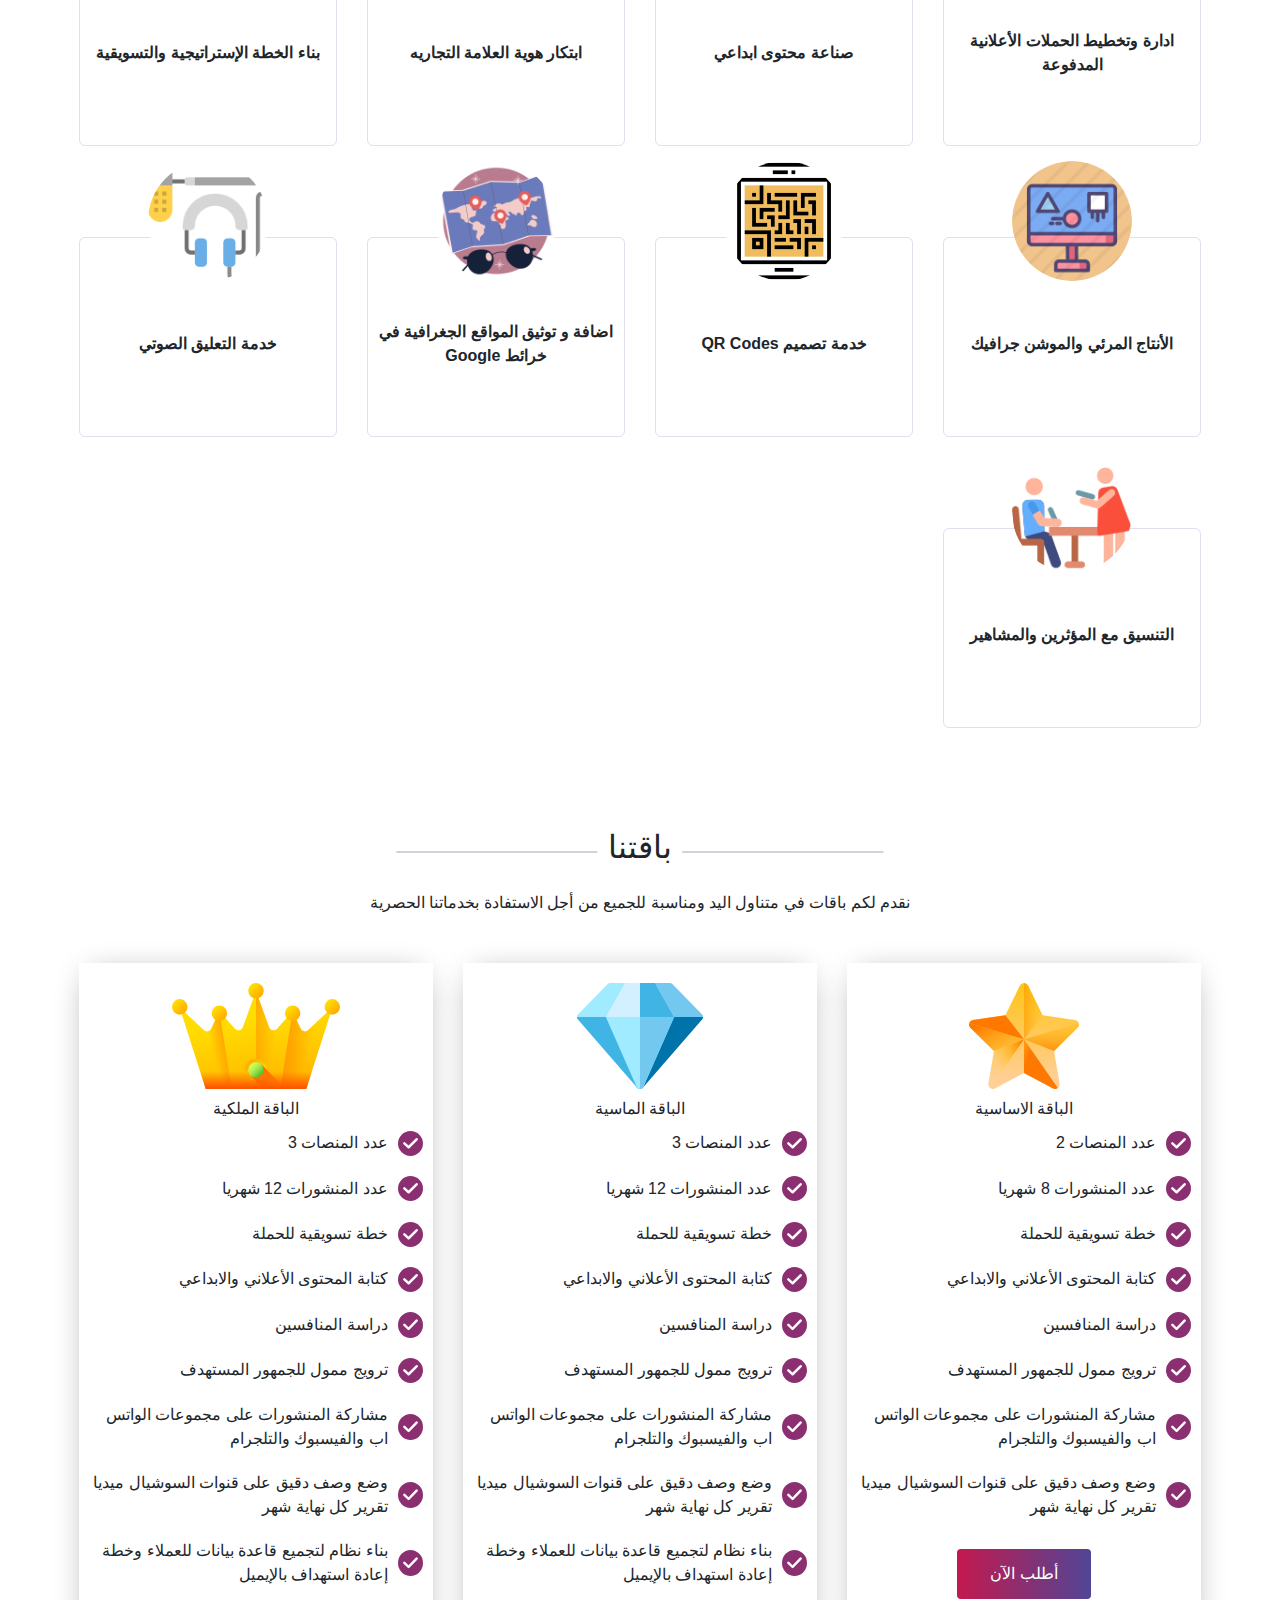
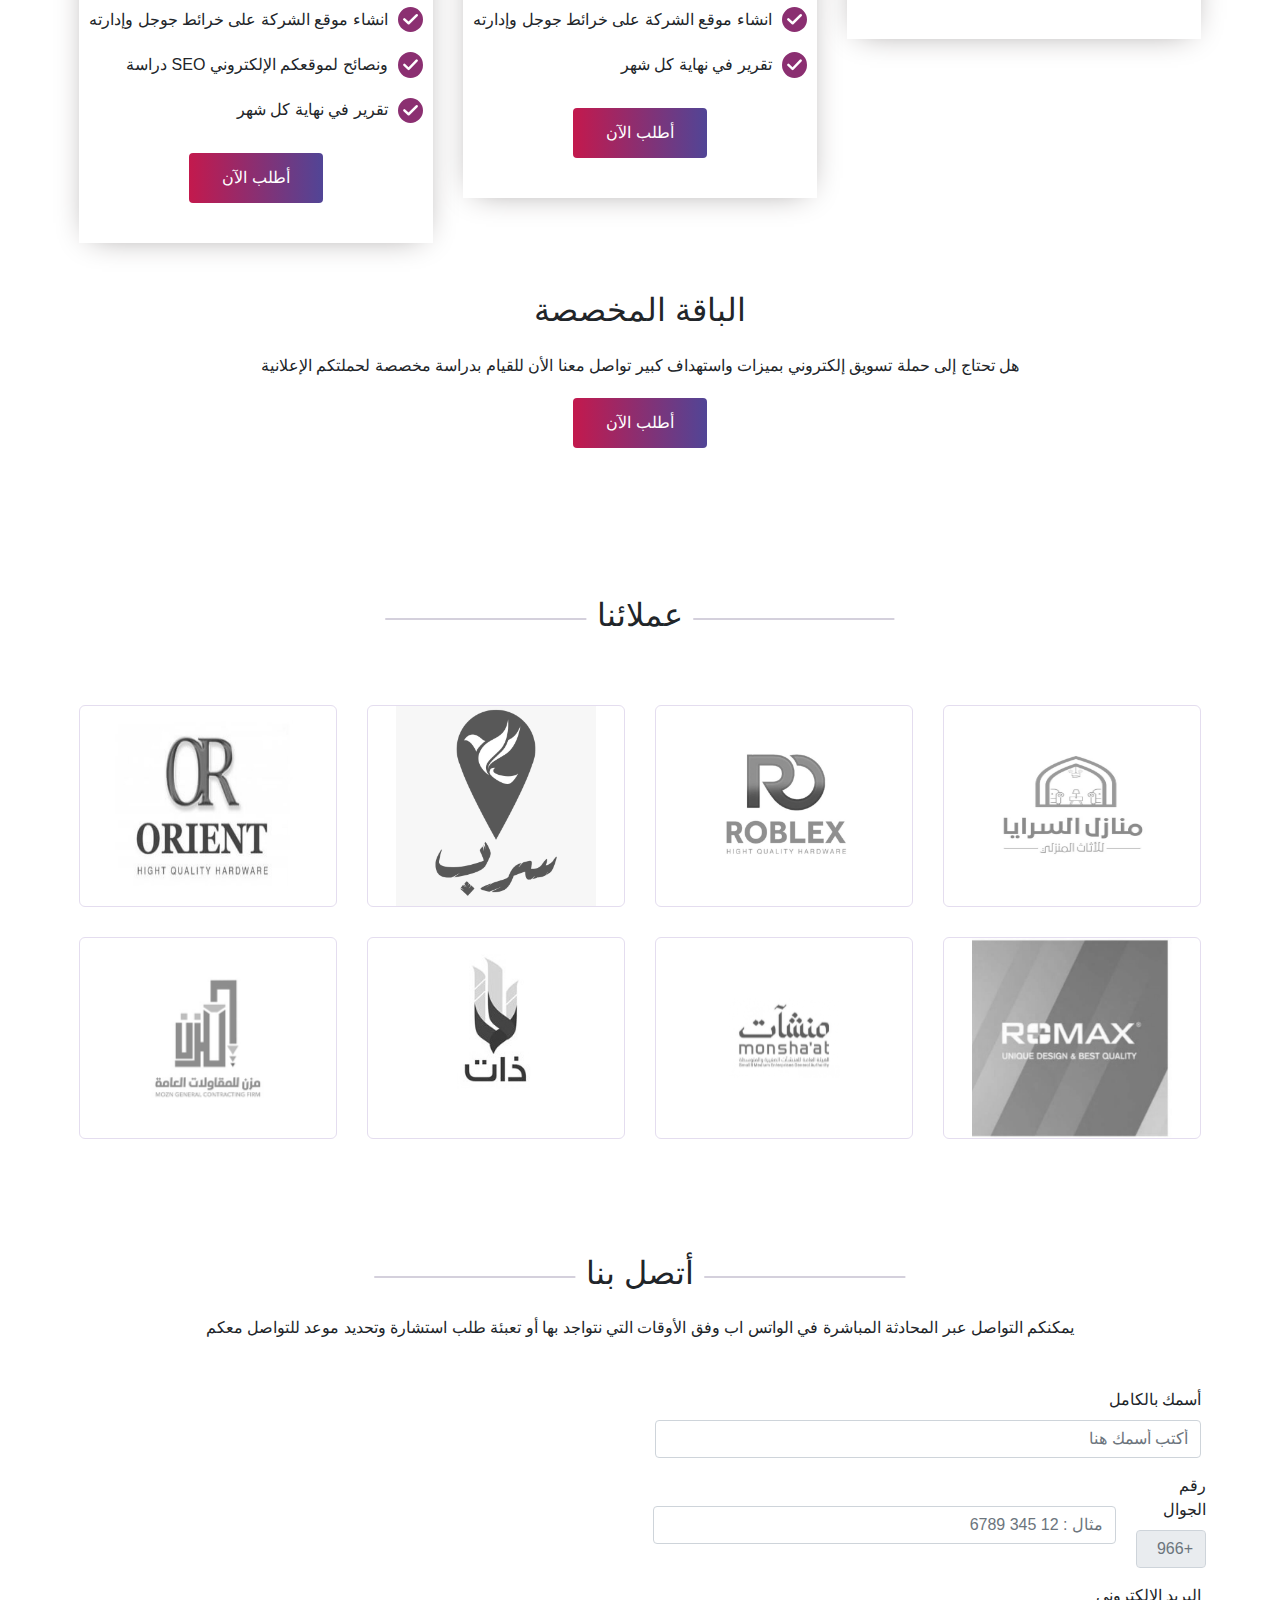
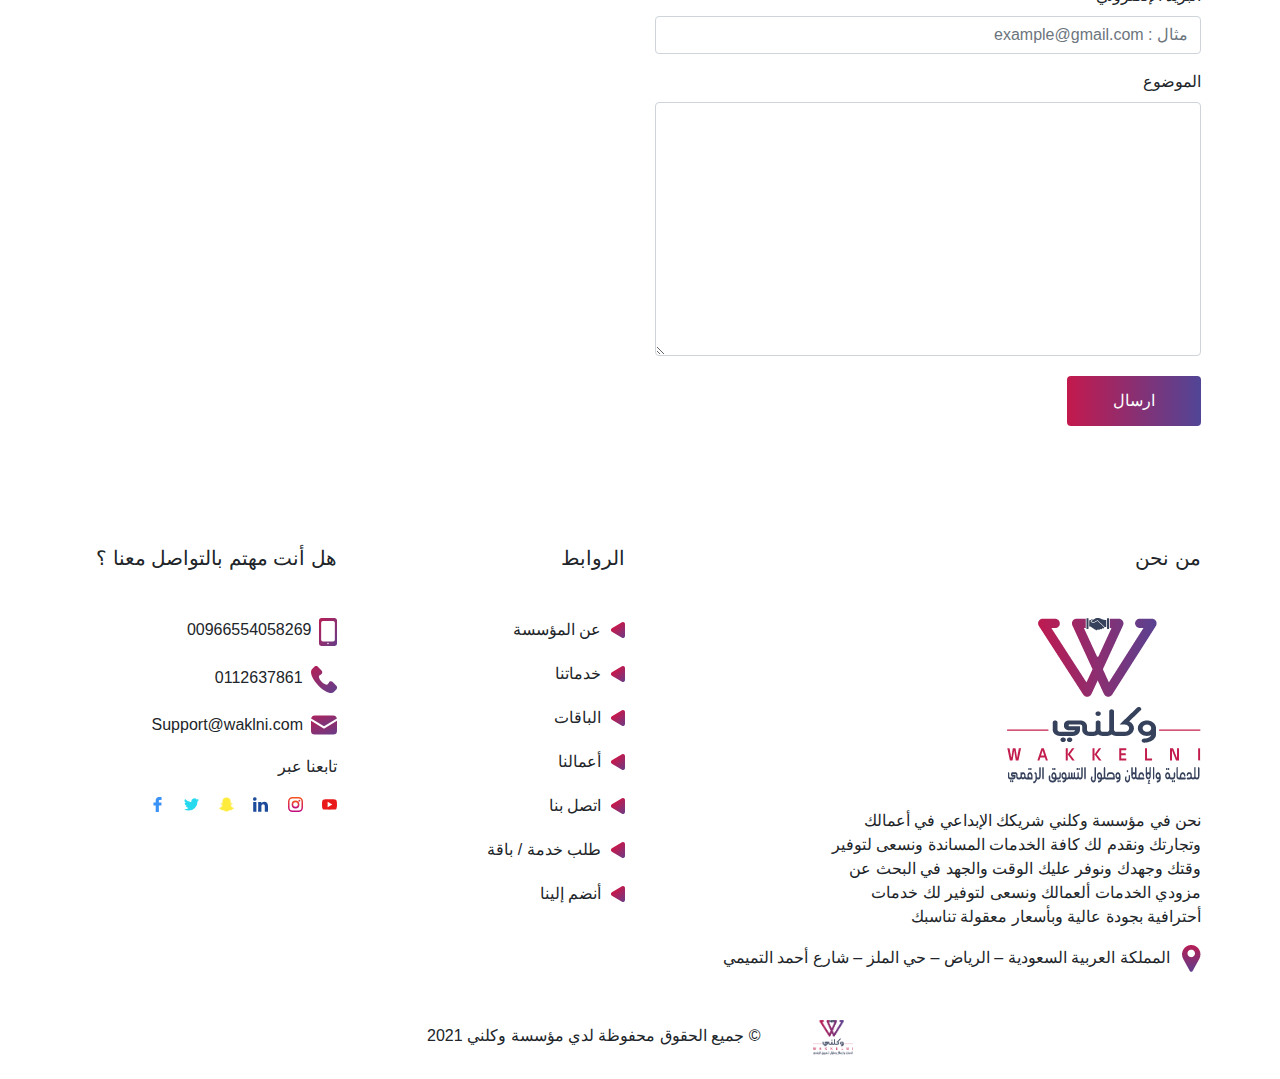
==== commit 41128357: "adding the location" ====
--- a/index.html
+++ b/index.html
@@ -1276,8 +1276,7 @@
                             <div>
                                 <img src="./imgs/pin.png" alt="pin">
                                 <span class="mr-2 d-inline-block">
-                                    شارع الملك فهد - الرياض - المملكة العربية السعودية
-                                </span>
+                                    المملكة العربية السعودية – الرياض – حي الملز – شارع أحمد التميمي </span>
                             </div>
                         </div>
                     </div>
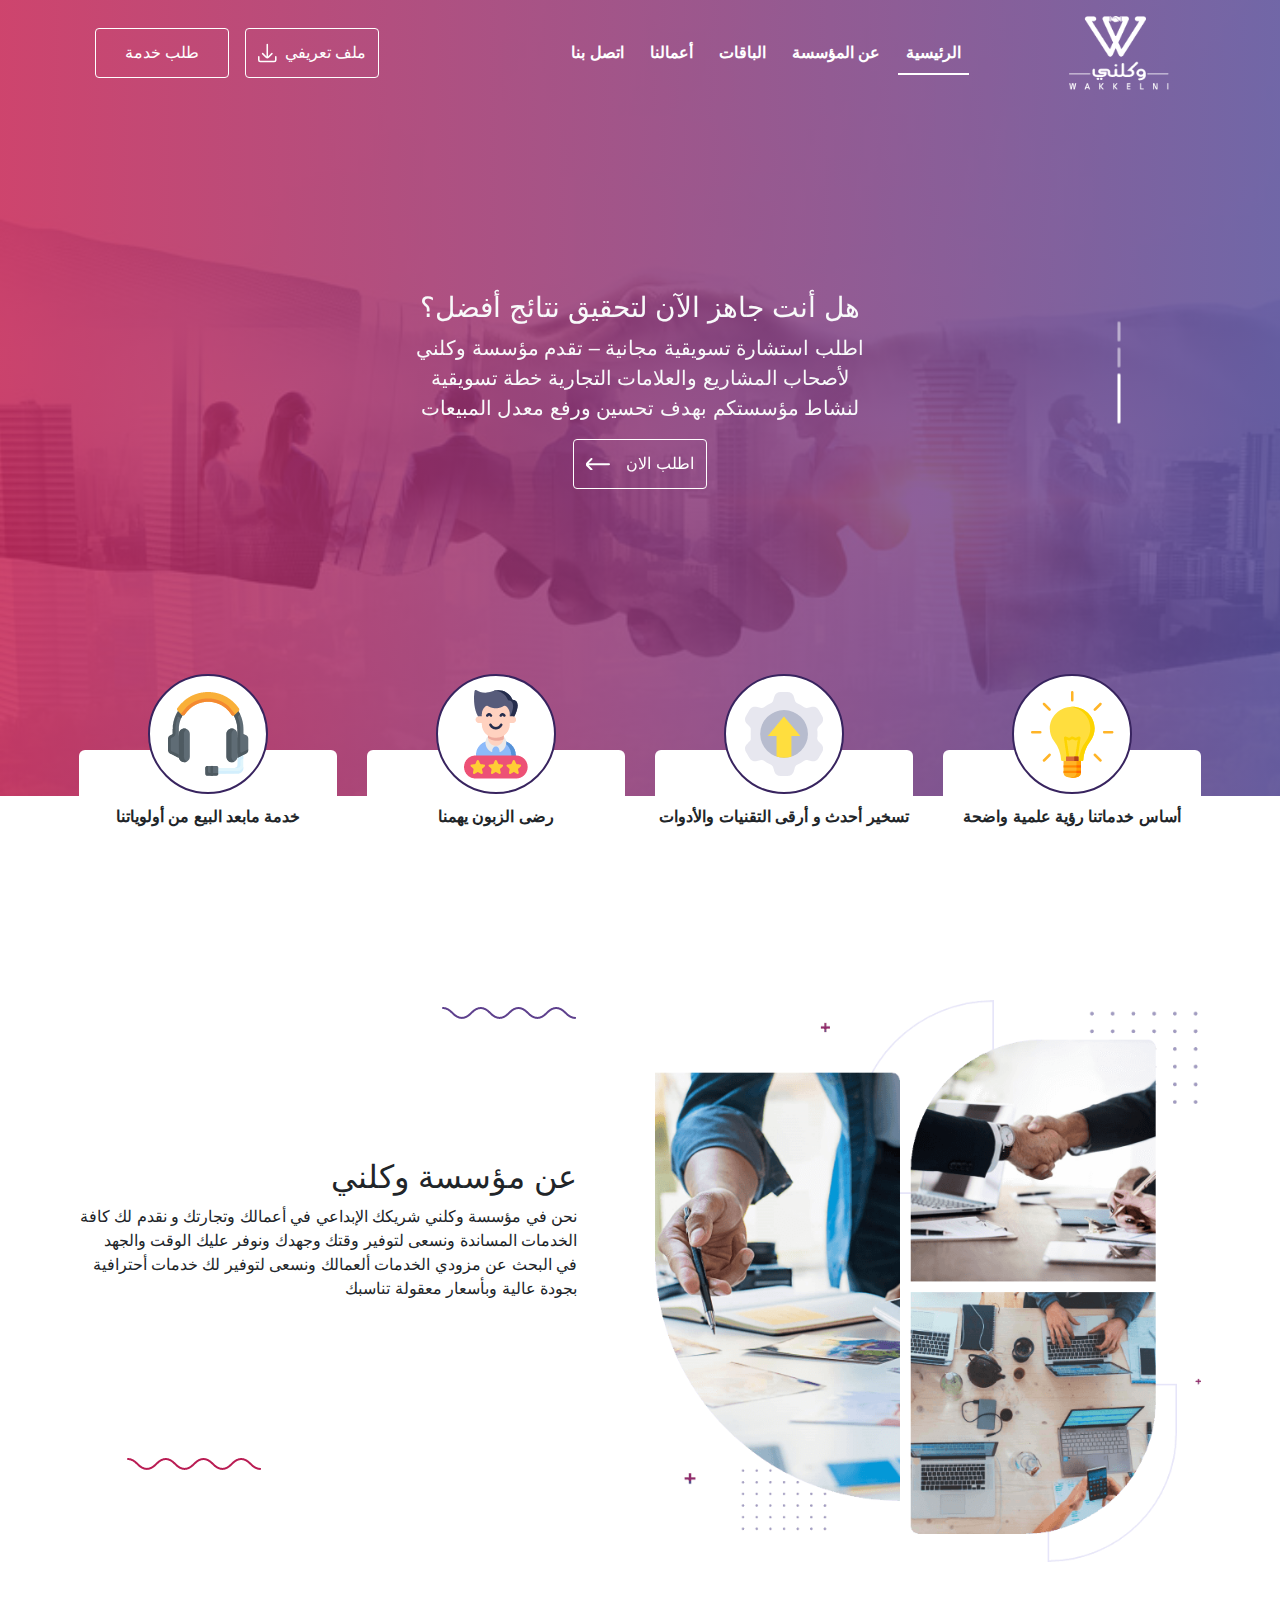
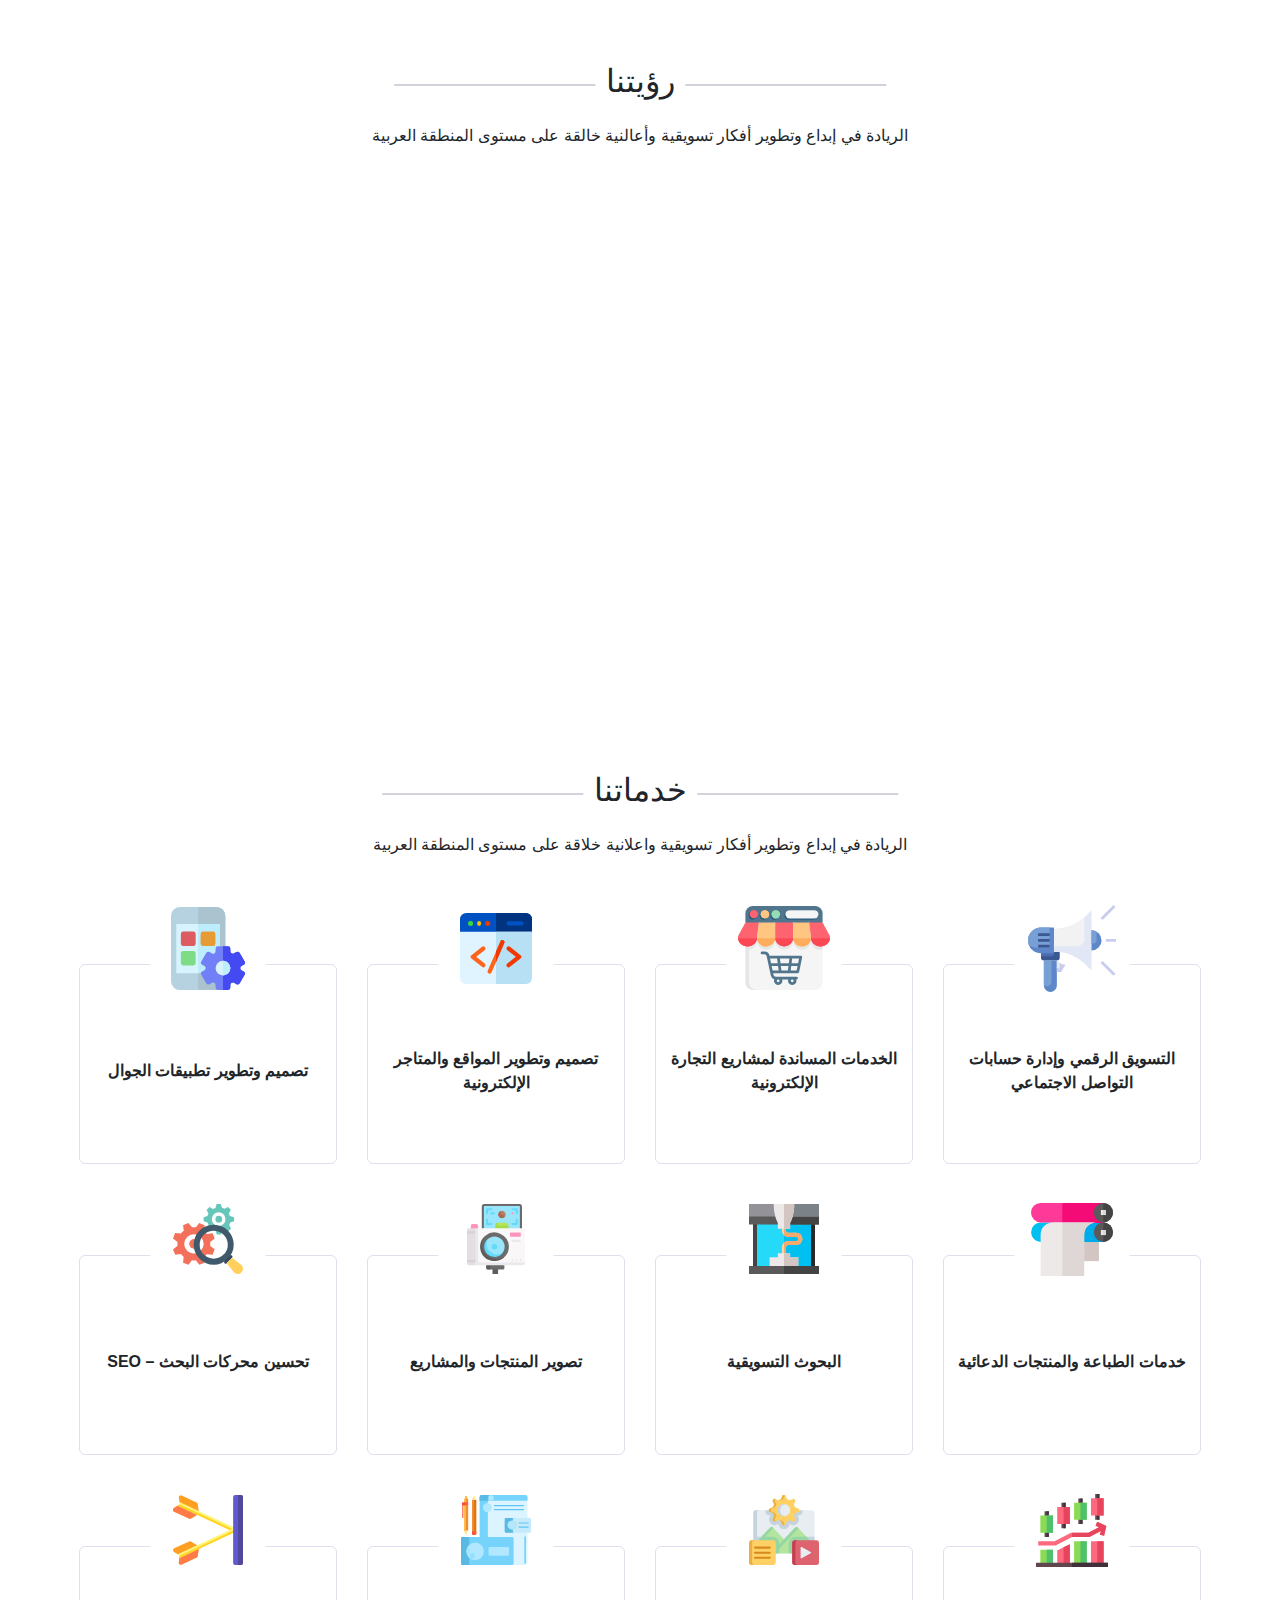
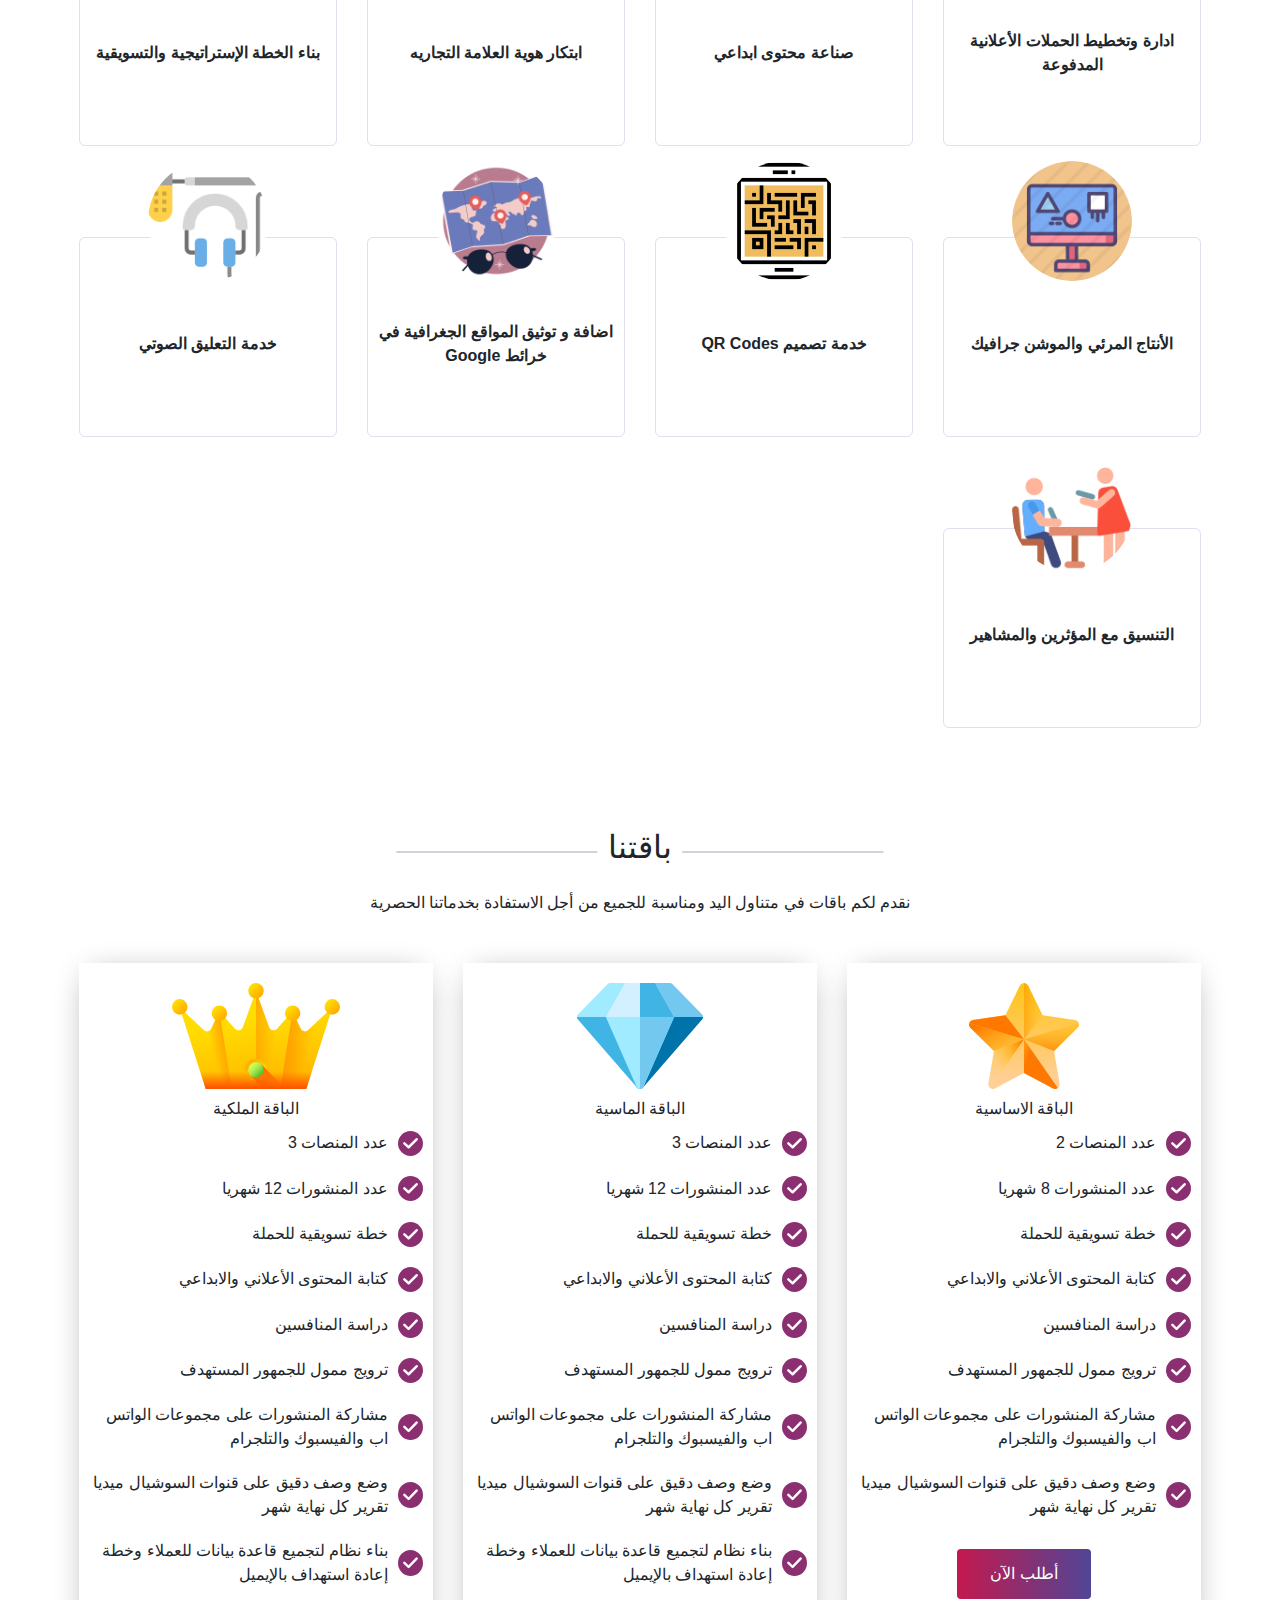
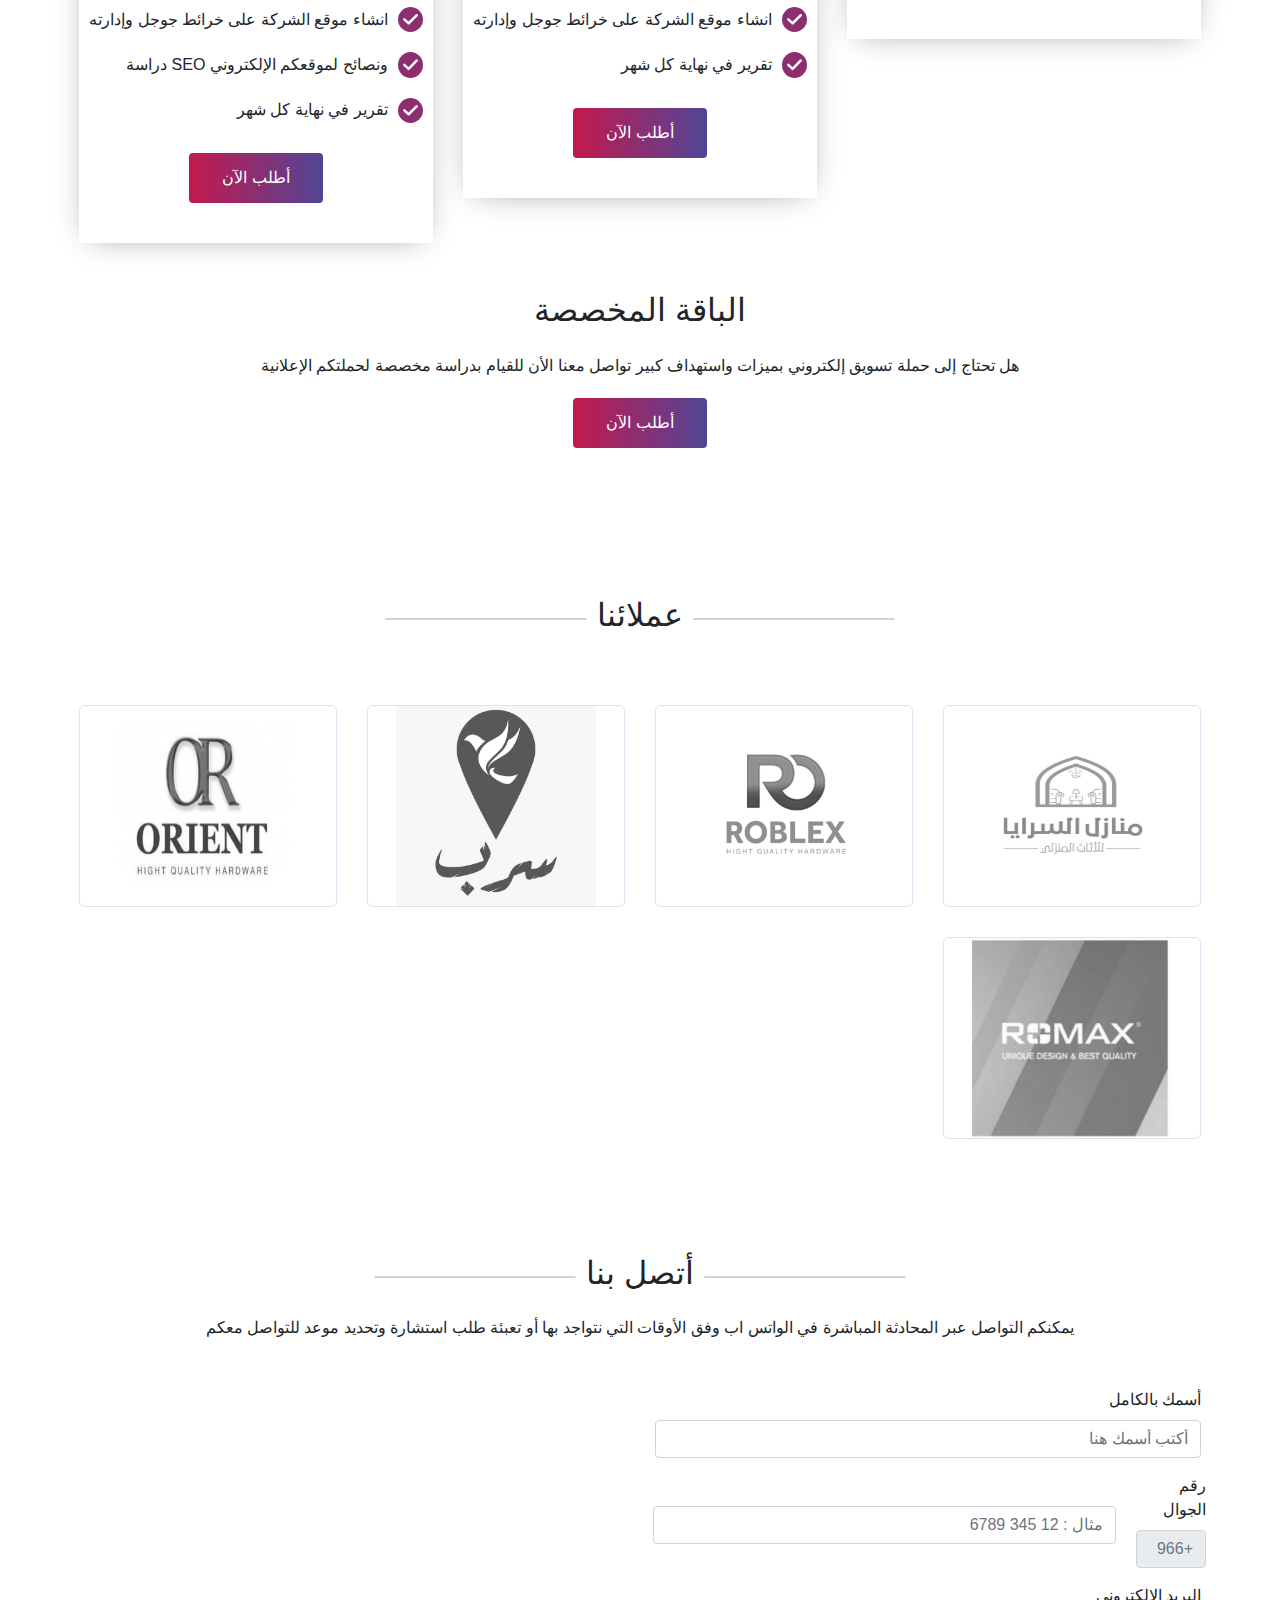
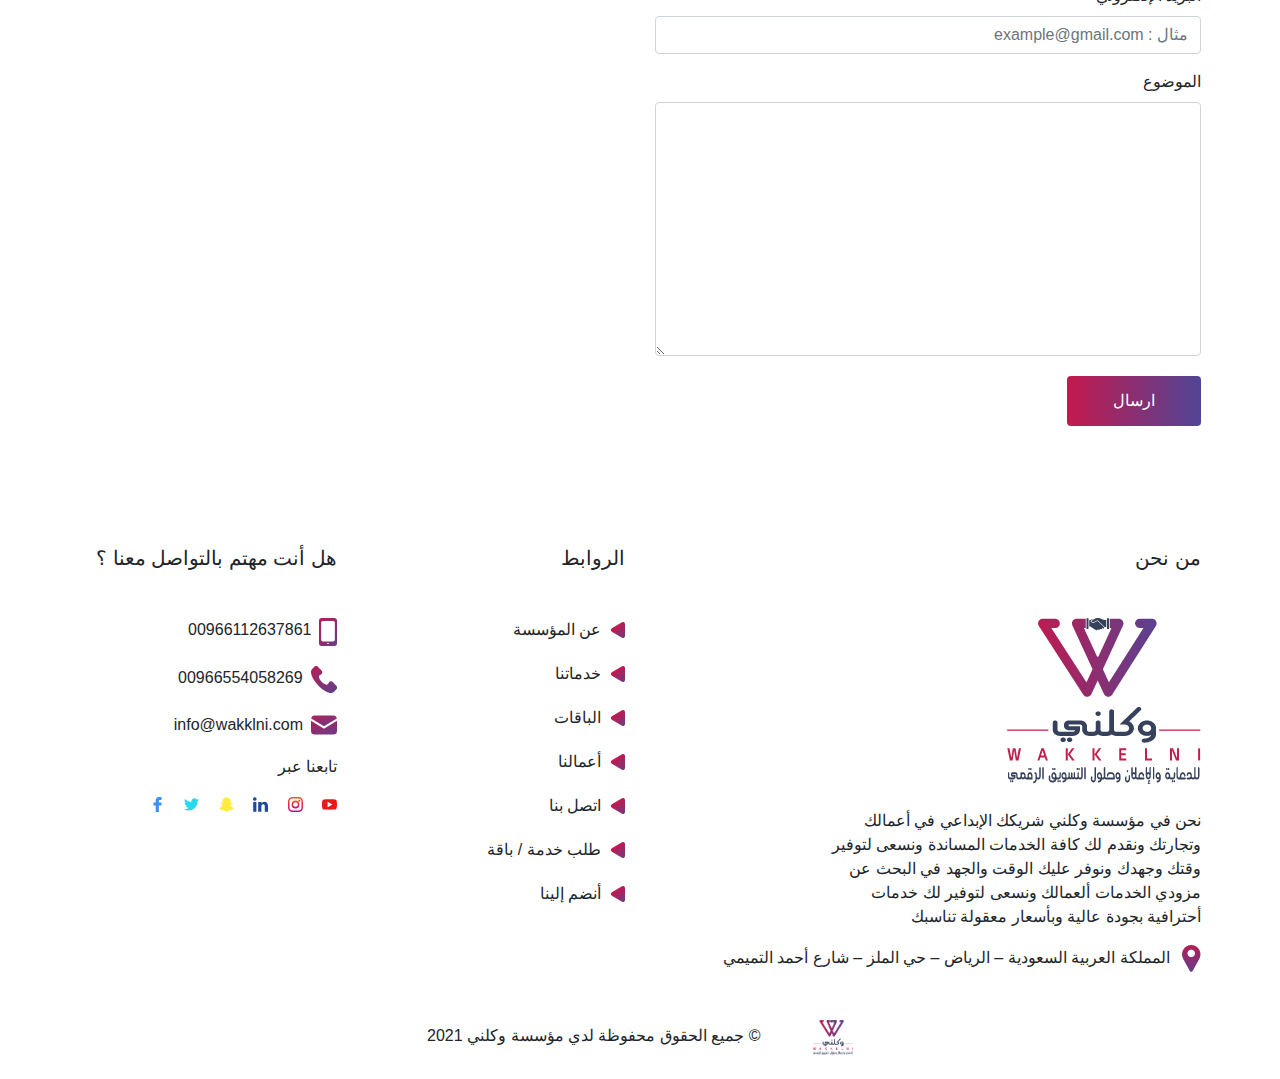
==== commit c4a77bde: "adding buisness packs" ====
--- a/index.html
+++ b/index.html
@@ -180,8 +180,8 @@
                                                 </label>
                                             </div>
                                             <div class="col-md-3 col-6 item">
-                                                <input type="checkbox" id="serve-12" name="serve-12" value="serve-12">
-                                                <label for="serve-12" class="wrapper">
+                                                <input type="checkbox" id="serve-13" name="serve-13" value="serve-13">
+                                                <label for="serve-13" class="wrapper">
                                                     <div class="img">
                                                         <img src="./imgs/motion.png" alt="idea">
                                                     </div>
@@ -191,8 +191,8 @@
                                                 </label>
                                             </div>
                                             <div class="col-md-3 col-6 item">
-                                                <input type="checkbox" id="serve-12" name="serve-12" value="serve-12">
-                                                <label for="serve-12" class="wrapper">
+                                                <input type="checkbox" id="serve-14" name="serve-14" value="serve-14">
+                                                <label for="serve-14" class="wrapper">
                                                     <div class="img">
                                                         <img src="./imgs/qrcode.png" alt="idea">
                                                     </div>
@@ -202,8 +202,8 @@
                                                 </label>
                                             </div>
                                             <div class="col-md-3 col-6 item">
-                                                <input type="checkbox" id="serve-12" name="serve-12" value="serve-12">
-                                                <label for="serve-12" class="wrapper">
+                                                <input type="checkbox" id="serve-15" name="serve-15" value="serve-15">
+                                                <label for="serve-15" class="wrapper">
                                                     <div class="img">
                                                         <img src="./imgs/map.png" alt="idea">
                                                     </div>
@@ -213,8 +213,8 @@
                                                 </label>
                                             </div>
                                             <div class="col-md-3 col-6 item">
-                                                <input type="checkbox" id="serve-12" name="serve-12" value="serve-12">
-                                                <label for="serve-12" class="wrapper">
+                                                <input type="checkbox" id="serve-16" name="serve-16" value="serve-16">
+                                                <label for="serve-16" class="wrapper">
                                                     <div class="img">
                                                         <img src="./imgs/voiceover.png" alt="idea">
                                                     </div>
@@ -224,8 +224,8 @@
                                                 </label>
                                             </div>
                                             <div class="col-md-3 col-6 item">
-                                                <input type="checkbox" id="serve-12" name="serve-12" value="serve-12">
-                                                <label for="serve-12" class="wrapper">
+                                                <input type="checkbox" id="serve-17" name="serve-17" value="serve-17">
+                                                <label for="serve-17" class="wrapper">
                                                     <div class="img">
                                                         <img src="./imgs/famous.png" alt="idea">
                                                     </div>
@@ -667,7 +667,7 @@
                         <img src="./imgs/heading-line.png" alt="line">
                     </div>
                     <p>
-                        الريادة في إبداع وتطوير أفكار تسويقية وأعالنية خالقة على مستوى المنطقة العربية </p>
+                        الريادة في إبداع وتطوير أفكار تسويقية واعلانية خلاقة على مستوى المنطقة العربية </p>
                 </div>
                 <div class="advantages home-advantages w-100" type="button" class="btn btn-primary" data-toggle="modal"
                     data-target="#modal">
@@ -849,7 +849,7 @@
             </div>
         </section>
 
-        <section class="packages">
+        <section class="packages normall-packs">
             <div class="container">
                 <div class="heading text-center mb-5">
                     <div class="flexy-heading mb-3">
@@ -1175,21 +1175,6 @@
                     <div class="col-lg-3 col-6">
                         <div class="wrapper">
                             <img src="./imgs/sposor-5.jpeg" alt="sponsor">
-                        </div>
-                    </div>
-                    <div class="col-lg-3 col-6">
-                        <div class="wrapper">
-                            <img src="./imgs/sponsor-6.svg" alt="sponsor">
-                        </div>
-                    </div>
-                    <div class="col-lg-3 col-6">
-                        <div class="wrapper">
-                            <img src="./imgs/sponsor-7.svg" alt="sponsor">
-                        </div>
-                    </div>
-                    <div class="col-lg-3 col-6">
-                        <div class="wrapper">
-                            <img src="./imgs/sponsor-8.svg" alt="sponsor">
                         </div>
                     </div>
                 </div>
@@ -1310,14 +1295,15 @@
                         <h5 class="mb-5">هل أنت مهتم بالتواصل معنا ؟</h5>
                         <ul>
                             <li>
-                                <img class="ml-2" src="./imgs/phone.svg" alt="phone"><span>00966554058269</span>
+                                <img class="ml-2" src="./imgs/phone.svg" alt="phone"><span>00966112637861</span>
                             </li>
                             <li>
-                                <img class="ml-2" src="./imgs/phone-call.svg" alt="phone-call"><span>0112637861</span>
+                                <img class="ml-2" src="./imgs/phone-call.svg"
+                                    alt="phone-call"><span>00966554058269</span>
                             </li>
                             <li>
                                 <img class="ml-2" src="./imgs/email (1).svg" alt="email"> <a
-                                    href="mailto:Support@waklni.com">Support@waklni.com</a>
+                                    href="mailto:info@wakklni.com">info@wakklni.com</a>
                             </li>
                         </ul>
                         <h6 class="mb-3">تابعنا عبر</h6>
--- a/css/main.css
+++ b/css/main.css
@@ -187,7 +187,7 @@
   color: white;
   border: none;
 }
-.modal .modal-dialog .modal-content#service-content {
+.modal .modal-dialog .modal-content#buissness-packs, .modal .modal-dialog .modal-content#service-content {
   display: none;
 }
 .modal .modal-dialog .modal-content#package-content {
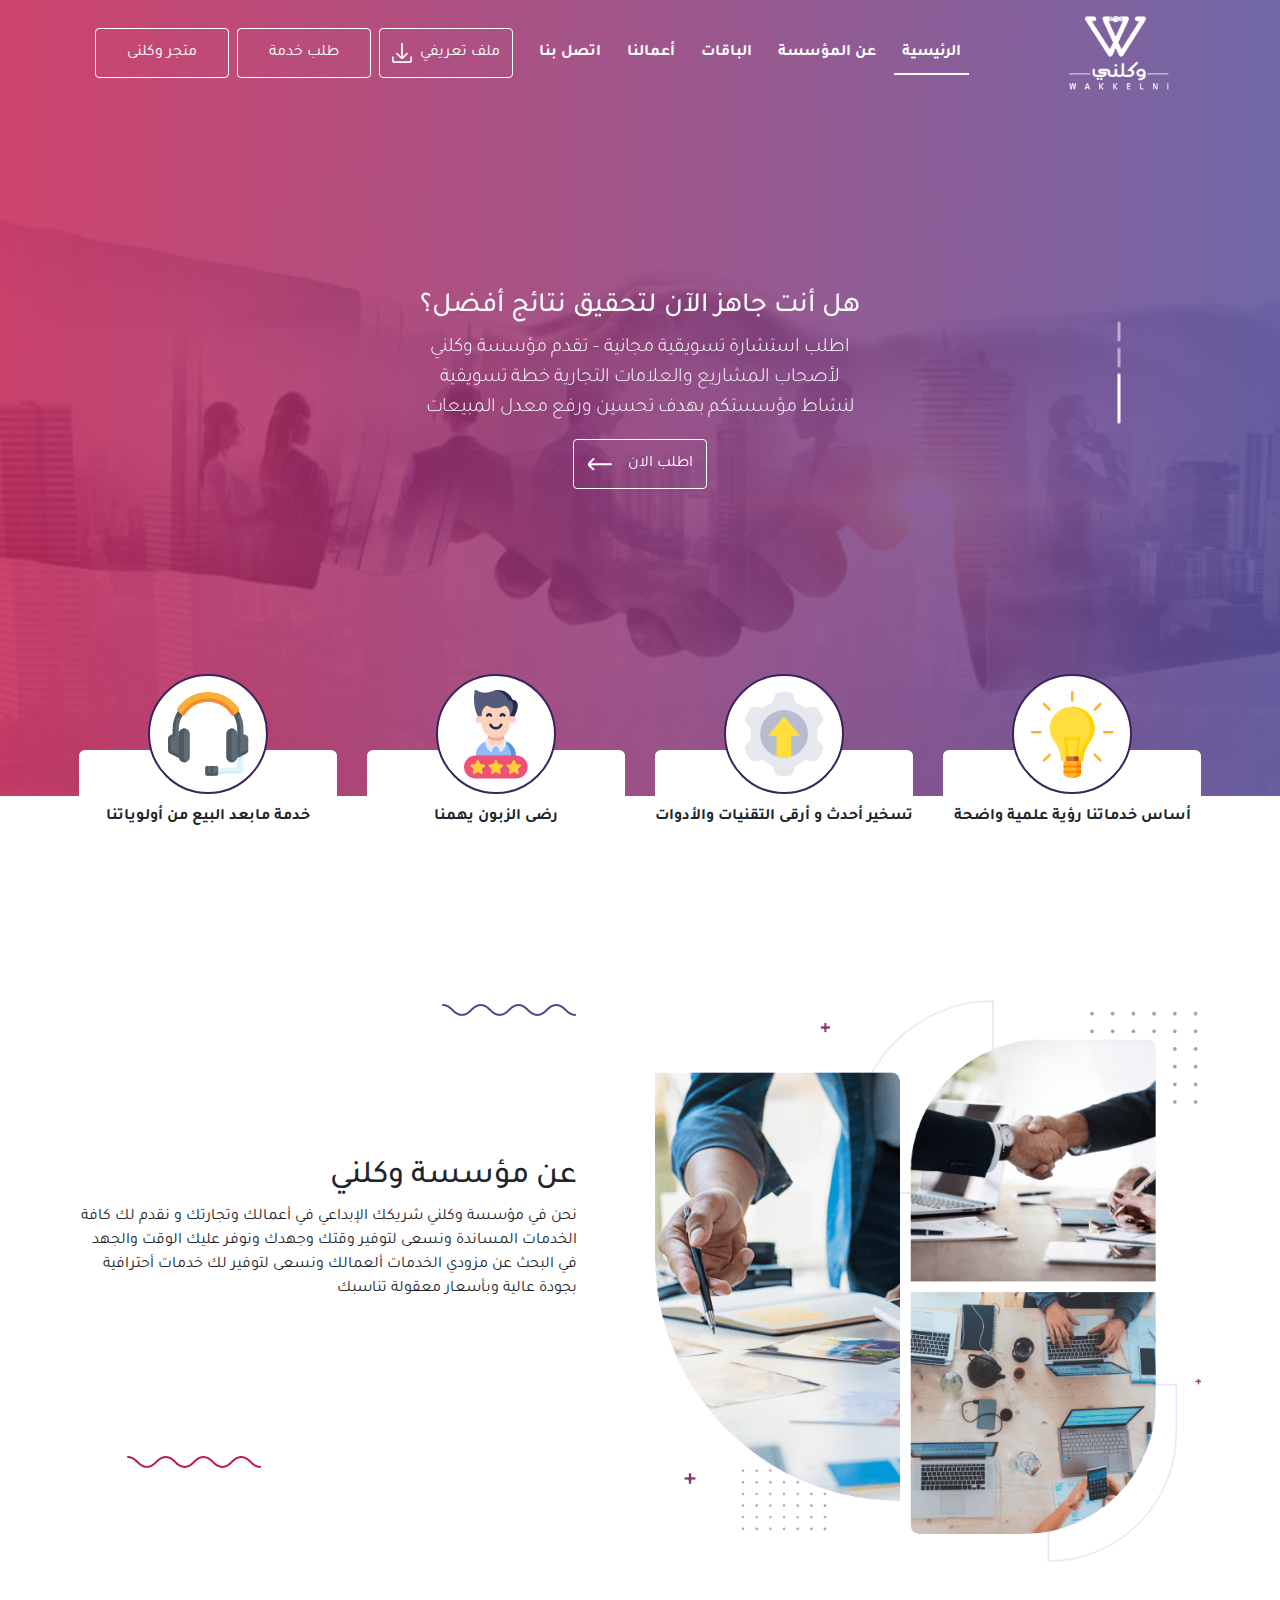
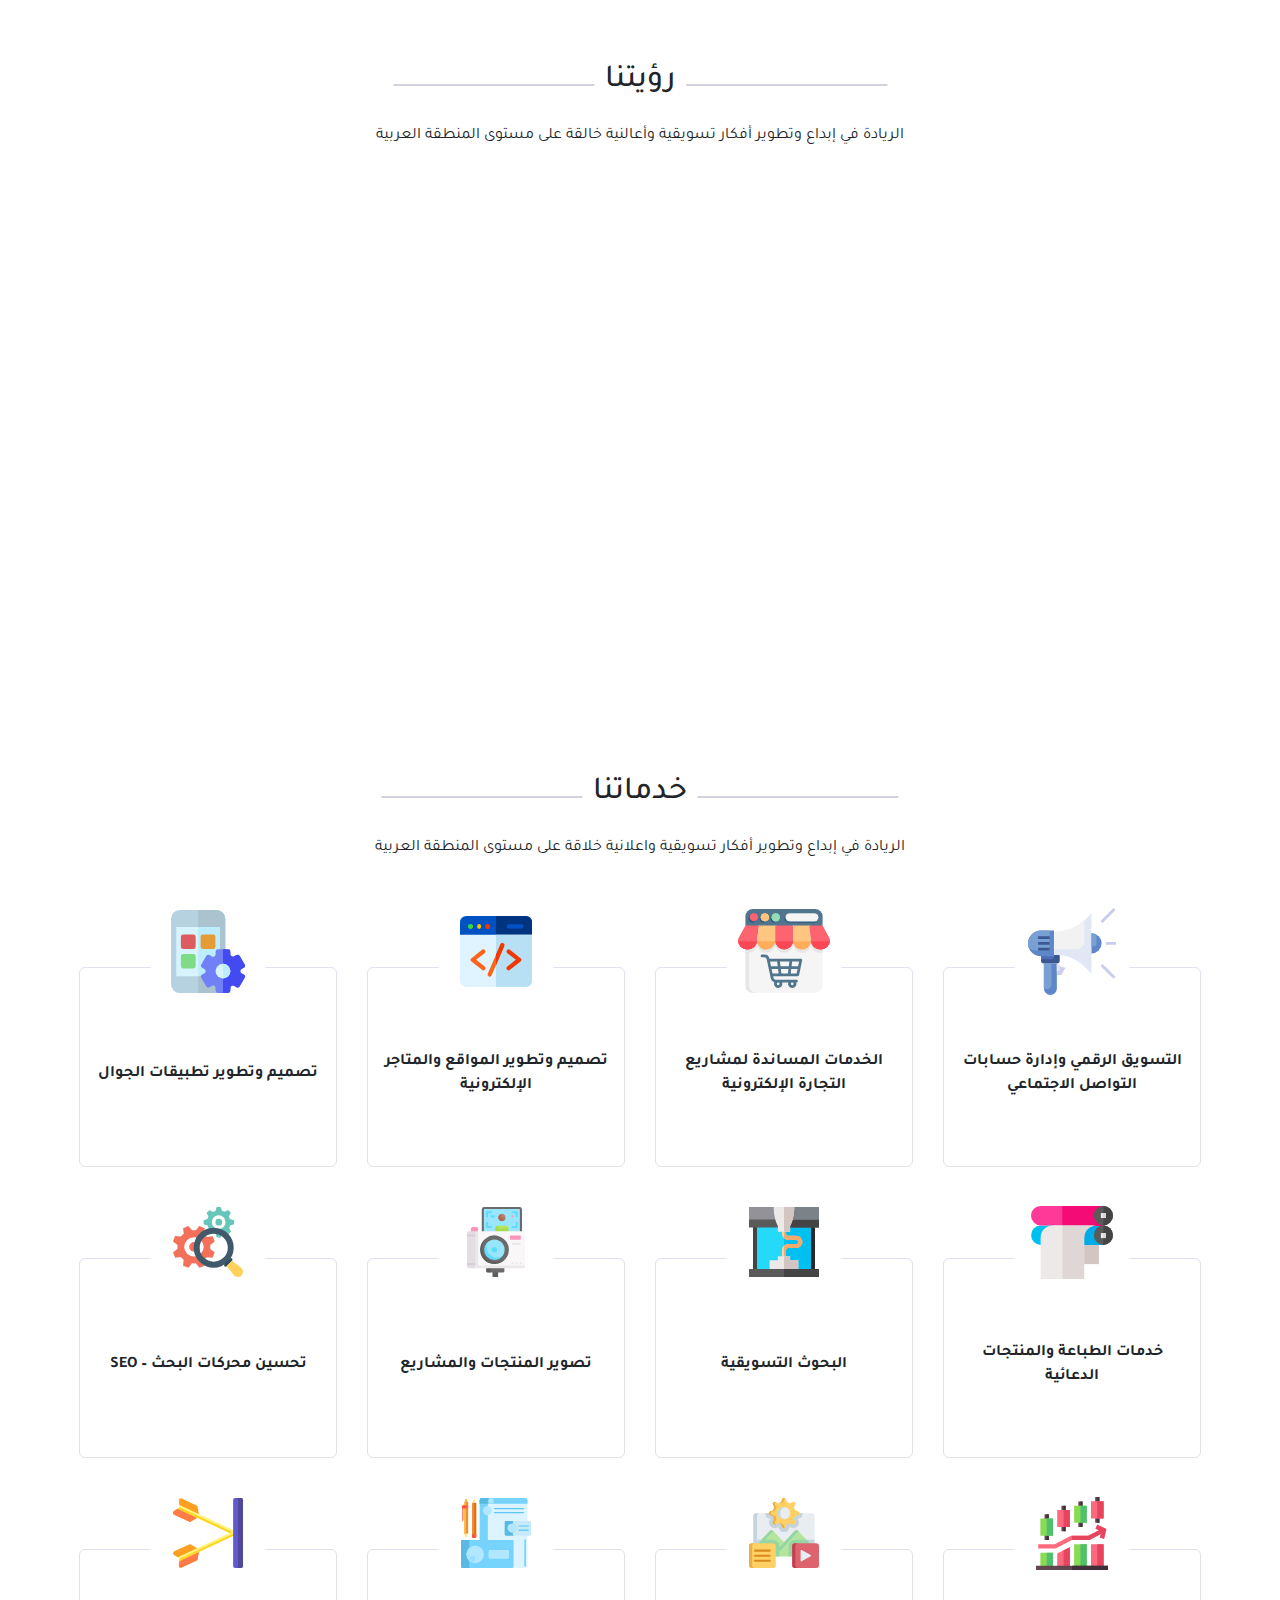
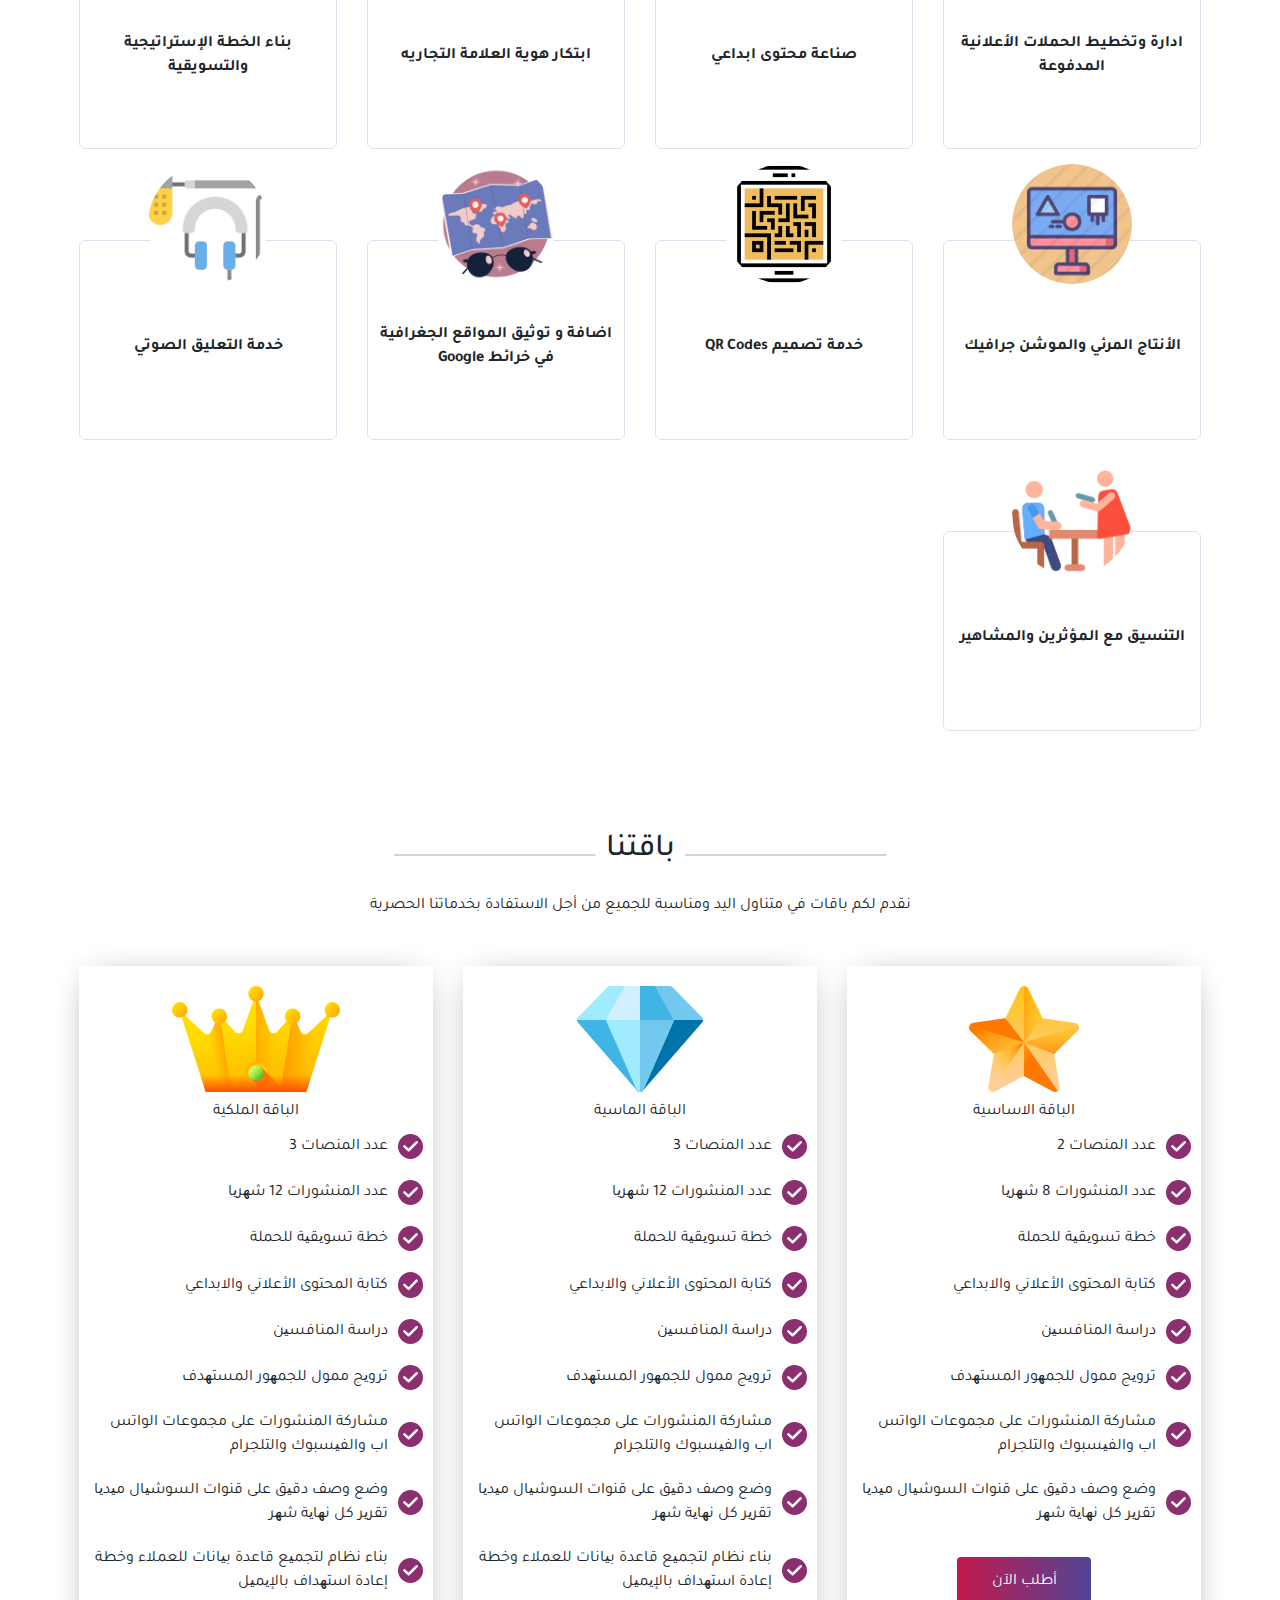
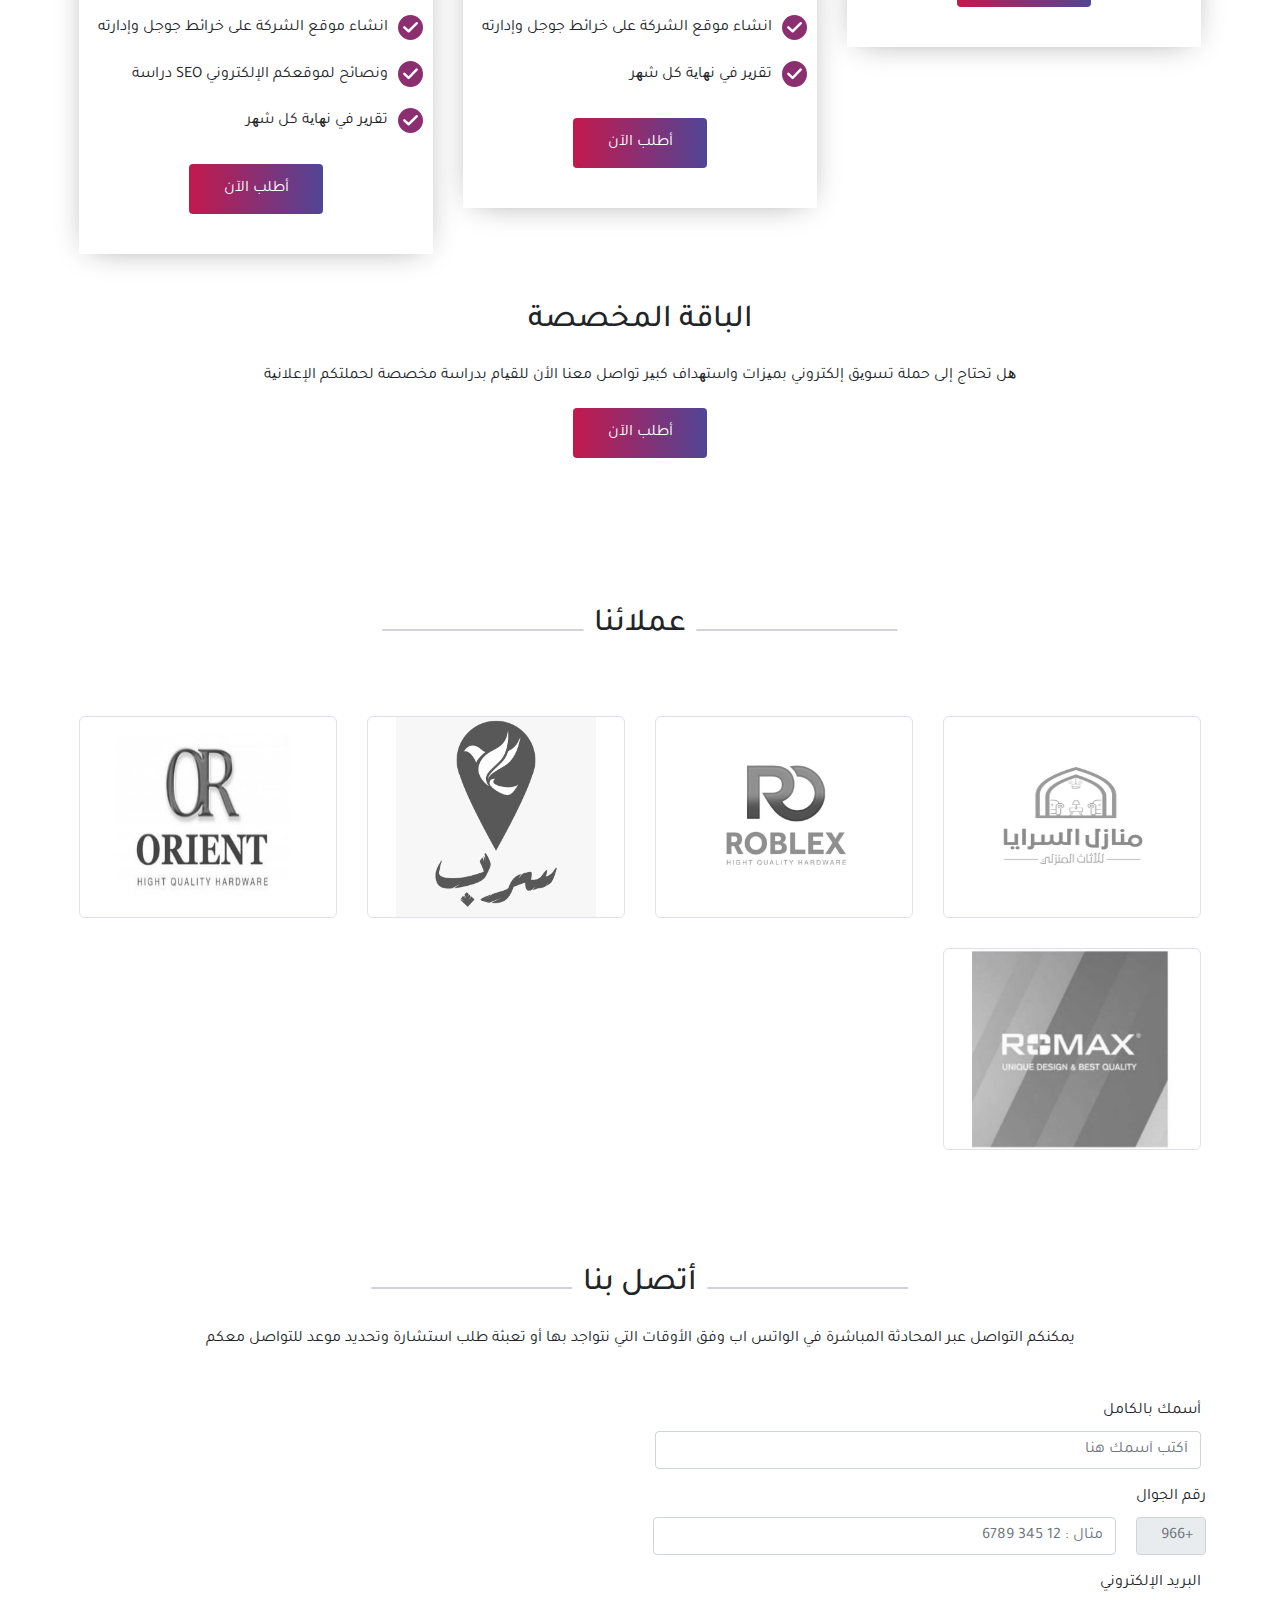
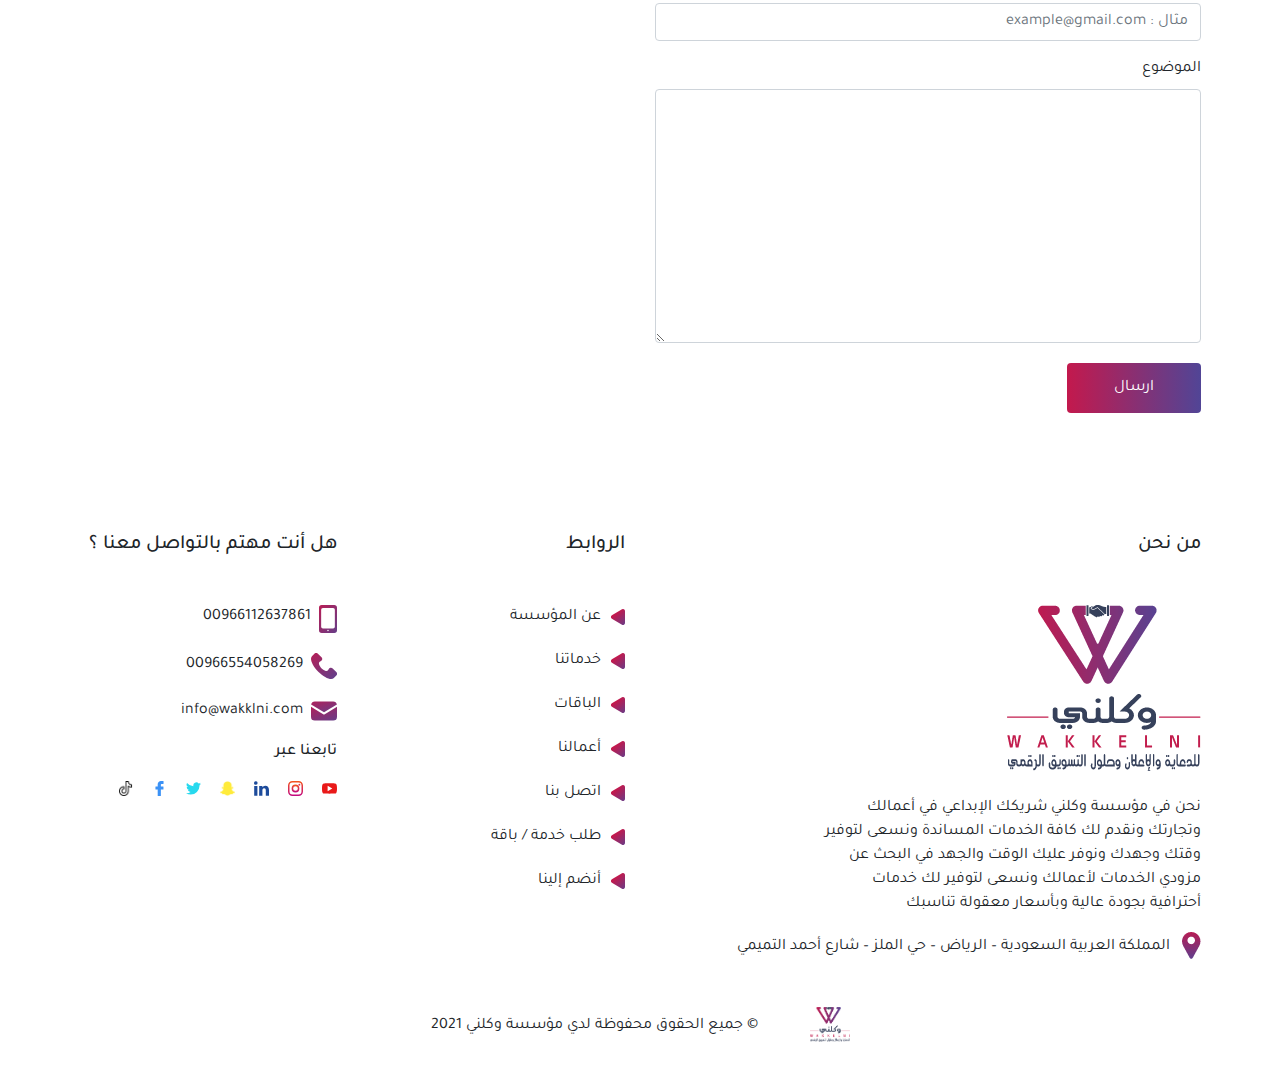
==== commit 1aedd6ed: "fixing footer links" ====
--- a/index.html
+++ b/index.html
@@ -445,7 +445,7 @@
             <div class="overlay"></div>
             <div class="white-line"></div>
             <div class="container d-flex flex-wrap  align-content-between h-100">
-                <nav class="navbar navbar-expand-lg navbar-dark reverse w-100 ">
+                <nav class="navbar navbar-expand-xl navbar-dark reverse w-100 ">
                     <a class="navbar-brand" href="#"><img src="./imgs/logo.png" alt="logo"></a>
                     <button class="navbar-toggler" type="button" data-toggle="collapse" data-target="#navbarNav"
                         aria-controls="navbarNav" aria-expanded="false" aria-label="Toggle navigation">
@@ -482,8 +482,11 @@
                                         fill="#fff" />
                                 </svg>
                             </a>
-                            <button class="btn btn-outline-light mr-3 base-button ask-serve-btn" data-toggle="modal"
-                                data-target="#modal">طلب خدمة</button>
+                            <button class="btn btn-outline-light mr-2 base-button ask-serve-btn" data-toggle="modal"
+                                data-target="#modal">طلب
+                                خدمة</button>
+                            <a href="https://waklni-store.com" class="btn btn-outline-light mr-2 base-button ">
+                                متجر وكلنى</a>
                         </div>
                     </div>
                 </nav>
@@ -1255,7 +1258,7 @@
                                 نحن في مؤسسة وكلني شريكك الإبداعي في أعمالك
                                 وتجارتك ونقدم لك كافة الخدمات المساندة ونسعى لتوفير
                                 وقتك وجهدك ونوفر عليك الوقت والجهد في البحث عن
-                                مزودي الخدمات ألعمالك ونسعى لتوفير لك خدمات أحترافية
+                                مزودي الخدمات لأعمالك ونسعى لتوفير لك خدمات أحترافية
                                 بجودة عالية وبأسعار معقولة تناسبك
                             </p>
                             <div>
@@ -1308,17 +1311,21 @@
                         </ul>
                         <h6 class="mb-3">تابعنا عبر</h6>
                         <ul class="social">
-                            <li><a href="#" target="_blank"><img src="./imgs/youtube.svg" alt="youtube"></a></li>
+                            <li><a href="https://www.youtube.com/channel/UChdxiMpLmqCz7IcckUN_RDw" target="_blank"><img
+                                        src="./imgs/youtube.svg" alt="youtube"></a></li>
                             <li><a href="https://www.instagram.com/wakkelni/" target="_blank"><img
                                         src="./imgs/instagram (1).svg" alt="instagram (1)"></a></li>
-                            <li><a href="#" target="_blank"><img src="./imgs/linkedin-logo.svg" alt="linkedin"></a></li>
+                            <li><a href="https://www.linkedin.com/in/%D9%88%D9%83%D9%84%D9%86%D9%8A-%D9%84%D9%84%D8%AF%D8%B9%D8%A7%D9%8A%D8%A9-%D9%88%D8%A7%D9%84%D8%A5%D8%B9%D9%84%D8%A7%D9%86-%D9%88%D8%AD%D9%84%D9%88%D9%84-%D8%A7%D9%84%D8%AA%D8%B3%D9%88%D9%8A%D9%82-%D8%A7%D9%84%D8%B1%D9%82%D9%85%D9%8A-4629ab21a"
+                                    target="_blank"><img src="./imgs/linkedin-logo.svg" alt="linkedin"></a></li>
                             <li><a href="https://www.snapchat.com/add/wakelni" target="_blank"><img
                                         src="./imgs/snapchat.png" alt="snapchat"></a></li>
-                            <li><a href="#" target="_blank"><img src="./imgs/twitter-logo-silhouette.svg"
-                                        alt="twitter"></a></li>
+                            <li><a href="https://twitter.com/wakelni?s=09" target="_blank"><img
+                                        src="./imgs/twitter-logo-silhouette.svg" alt="twitter"></a></li>
                             <li><a target="_blank"
                                     href="https://www.facebook.com/%D9%88%D9%83%D9%84%D9%86%D9%8A-WKLNI-105530241849809/?ref=pages_you_manage"><img
                                         src="./imgs/facebook-logo.svg" alt="facebook"></a></li>
+                            <li><a target="_blank" href="https://vm.tiktok.com/ZSJEgGMNv/"><img src="./imgs/tik-tok.png"
+                                        alt="tik-tok"></a></li>
                         </ul>
                         <!-- <h6>النشرة البريدية</h6>
                         <form class="news" action="" method="post">
--- a/css/main.css
+++ b/css/main.css
@@ -1,3 +1,8 @@
+@import url("https://fonts.googleapis.com/css2?family=Tajawal:wght@500&display=swap");
+* {
+  font-family: "Tajawal", sans-serif;
+}
+
 /*************
     body
 *************/
